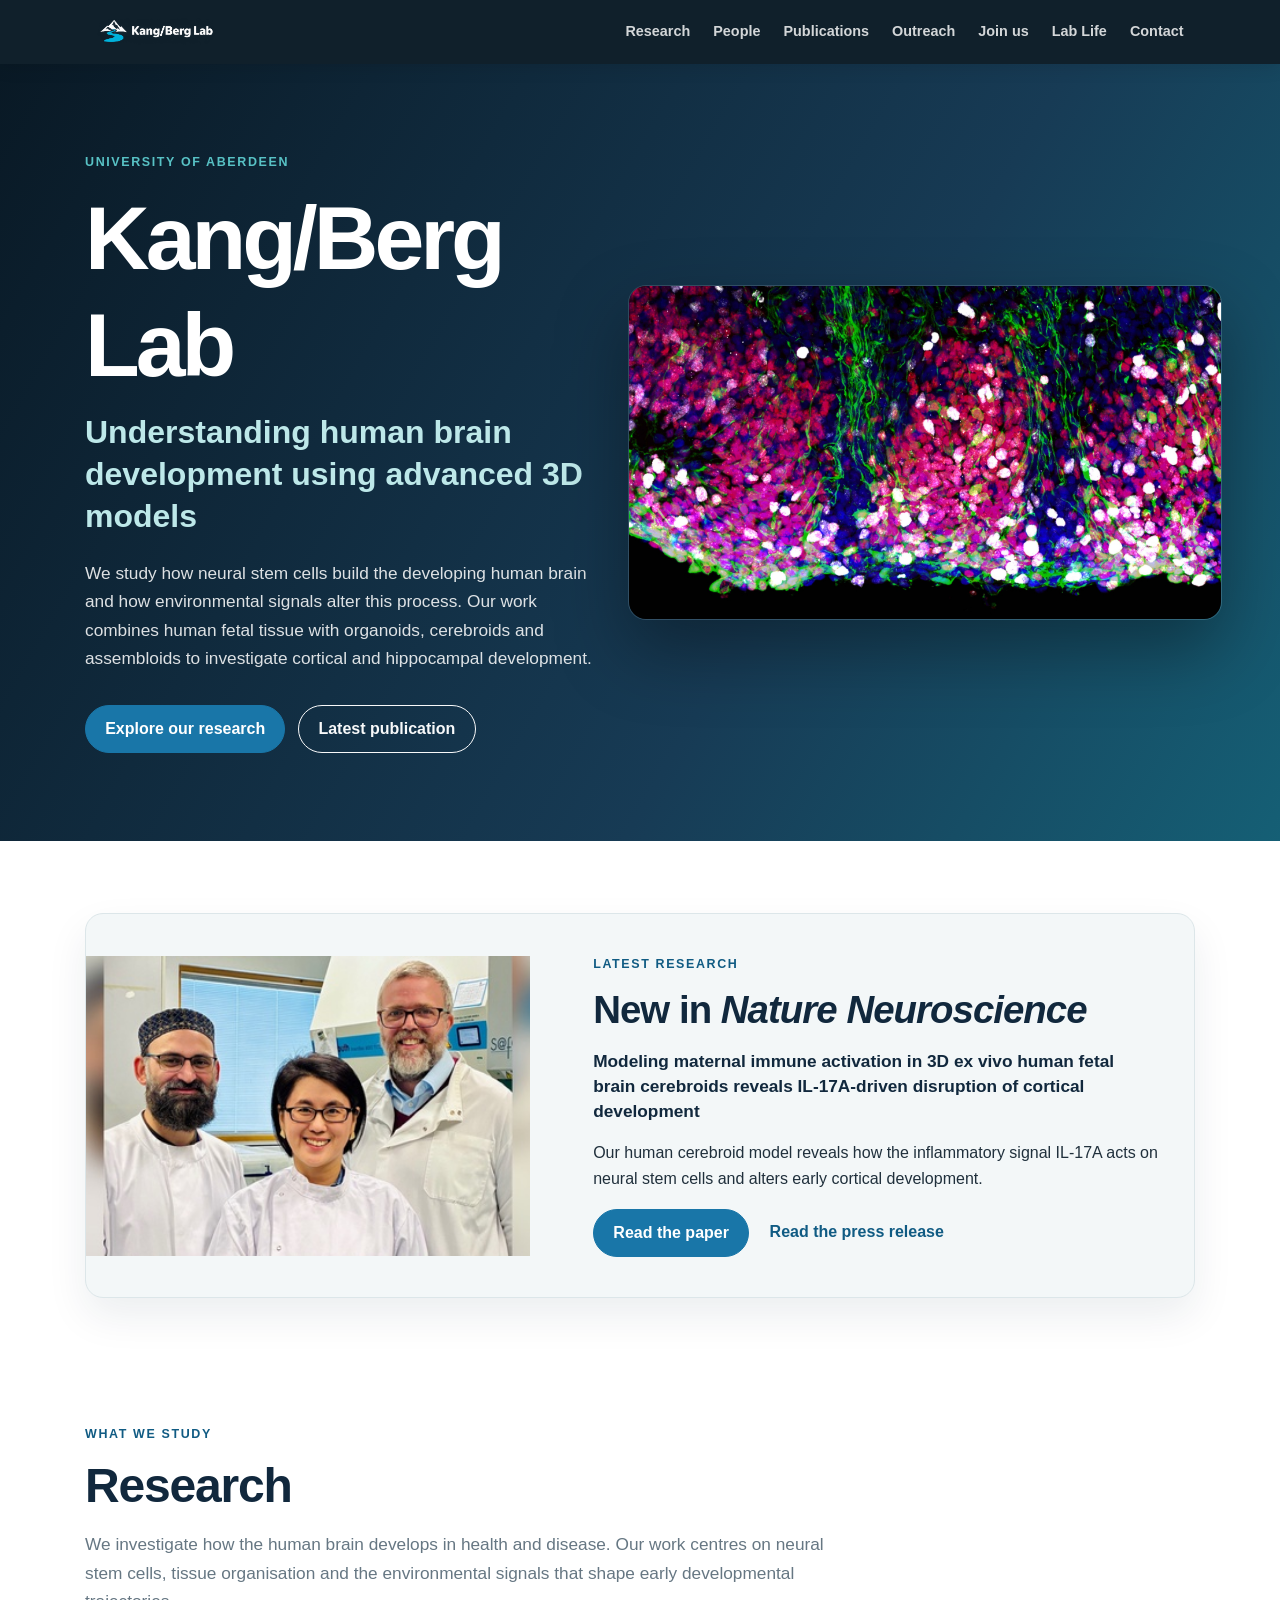
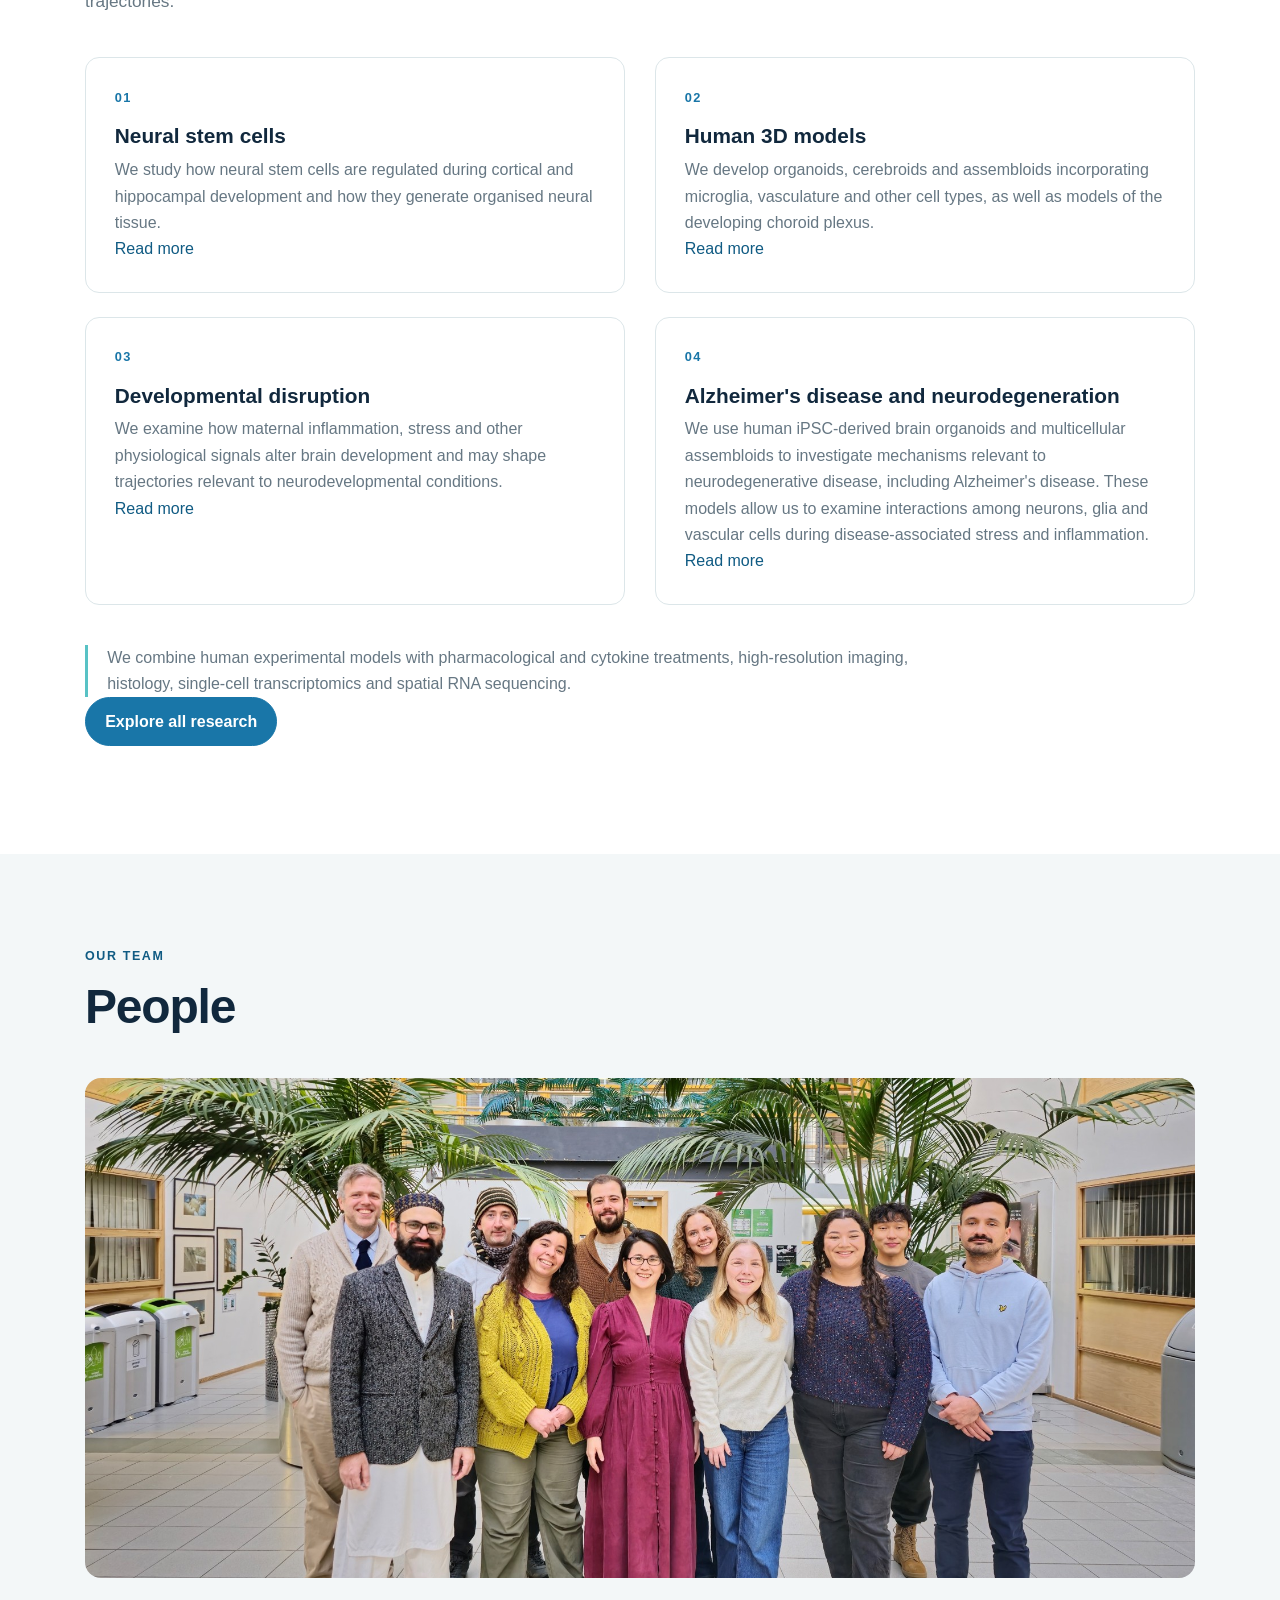
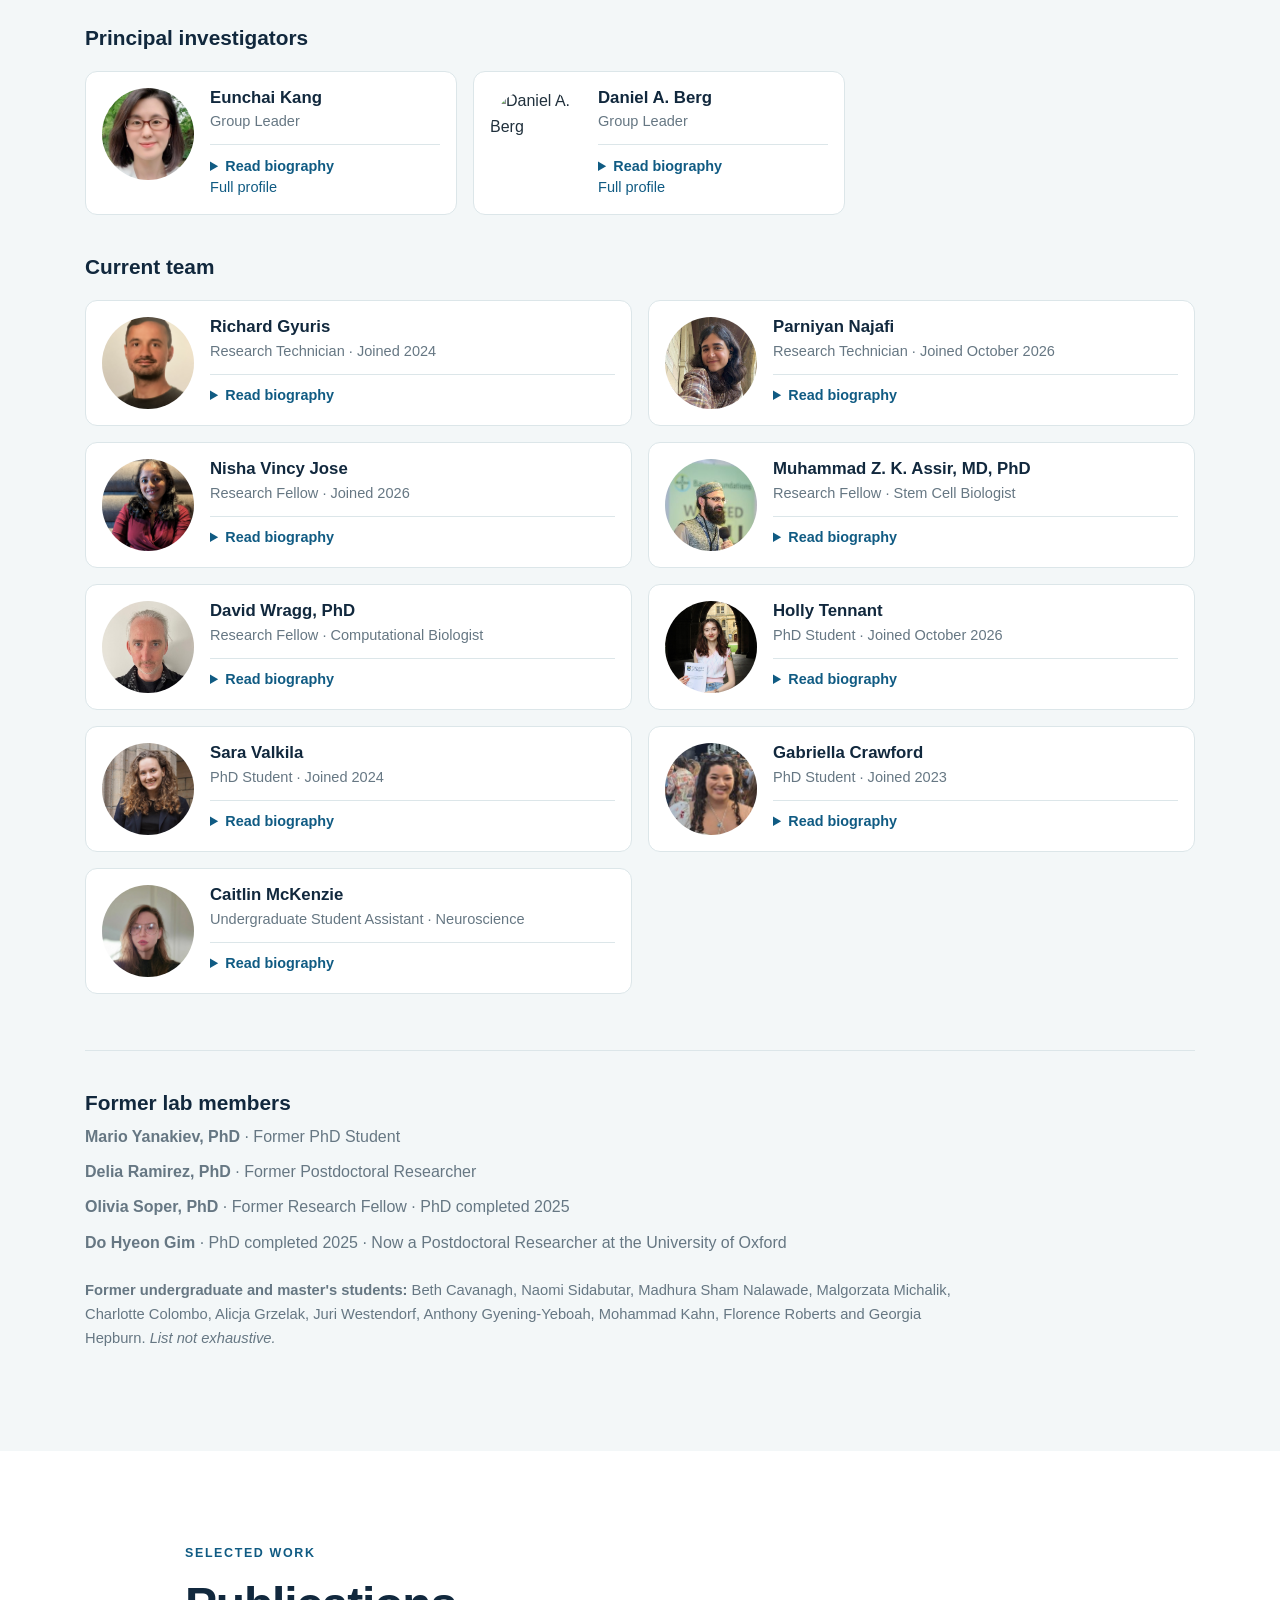
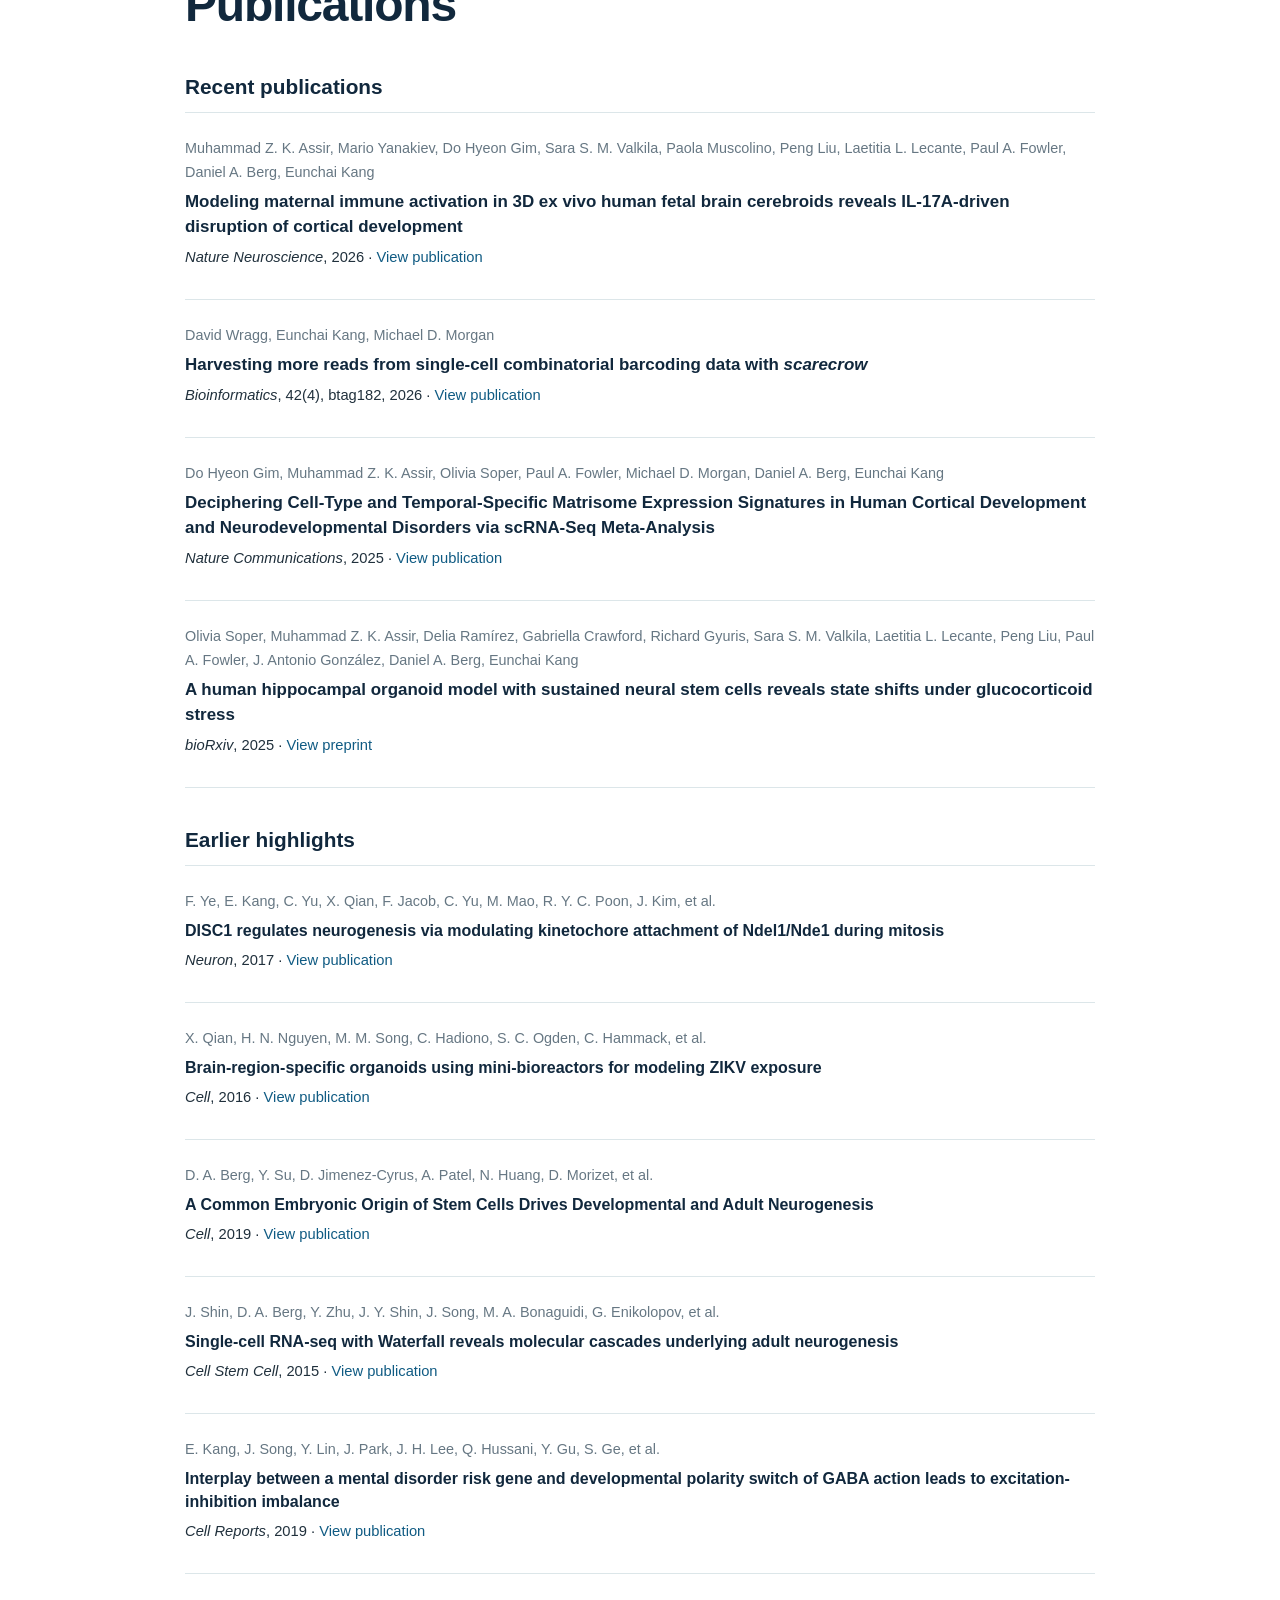
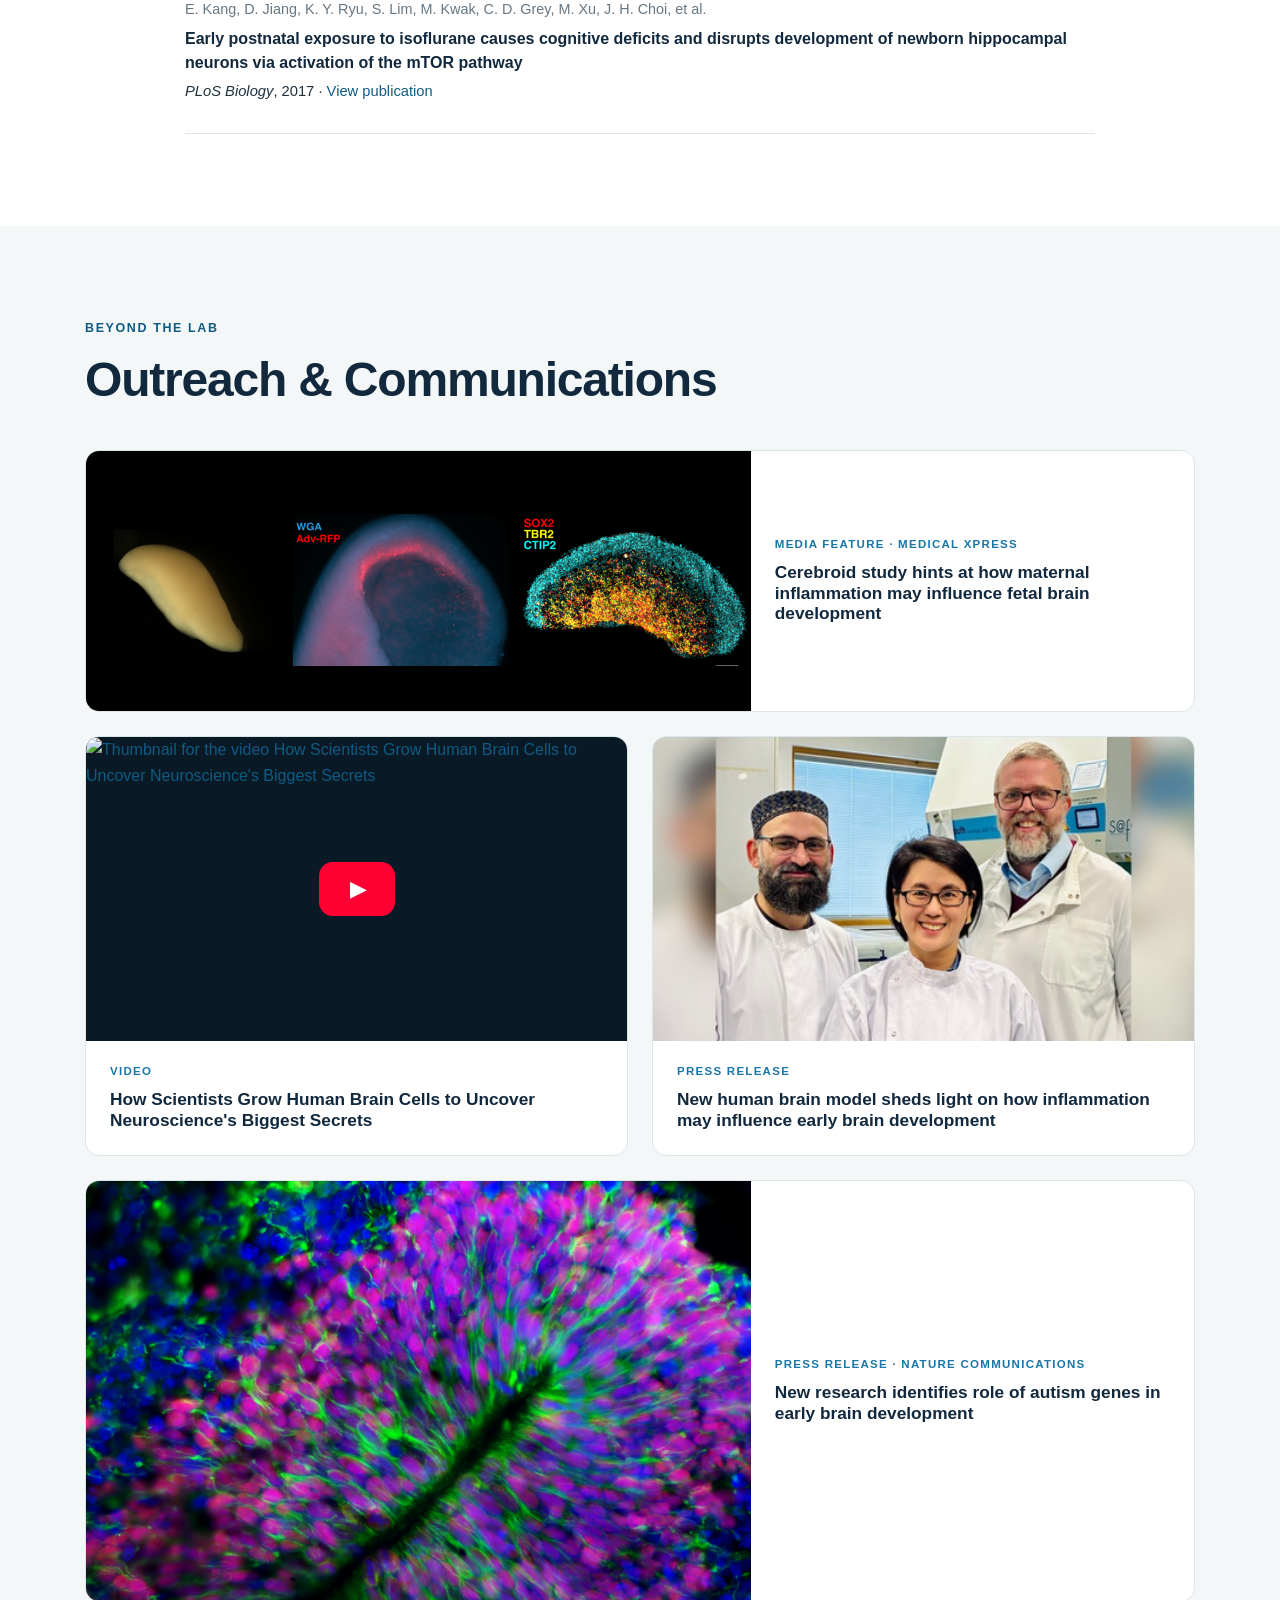
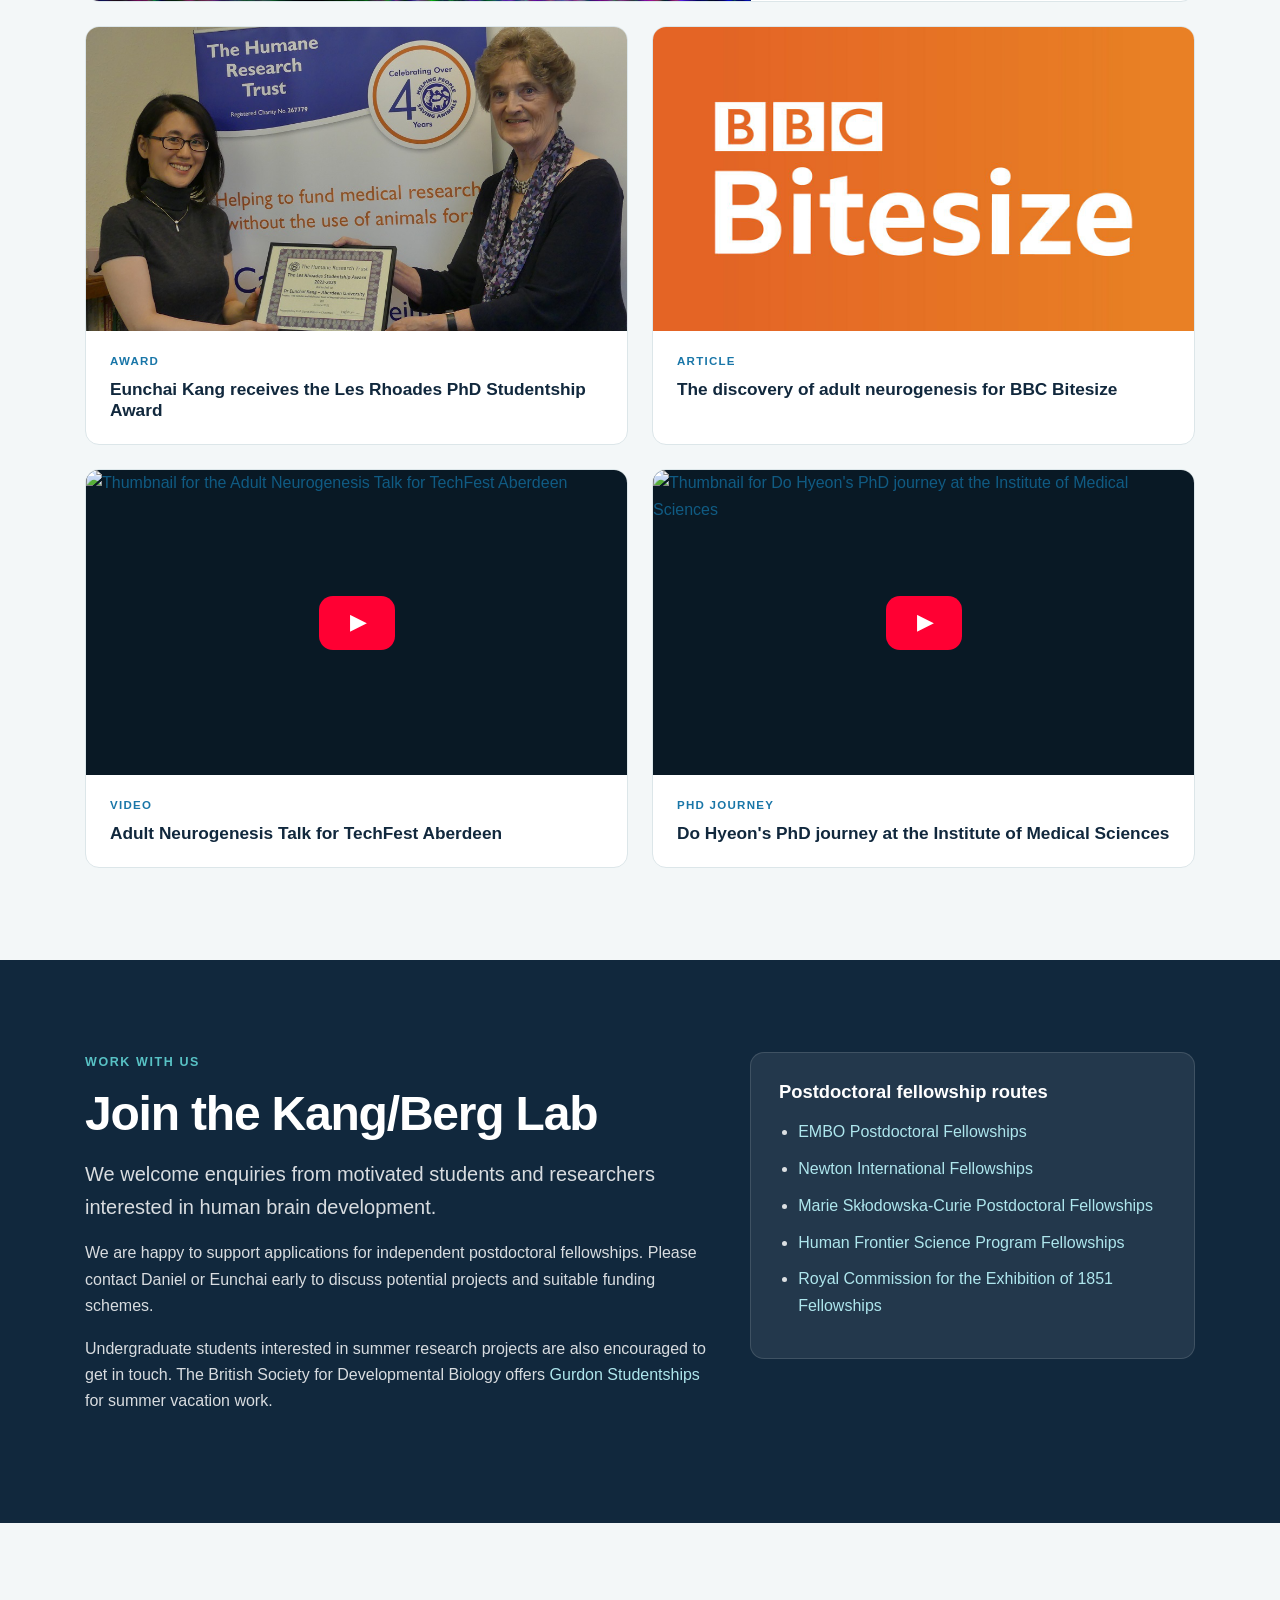
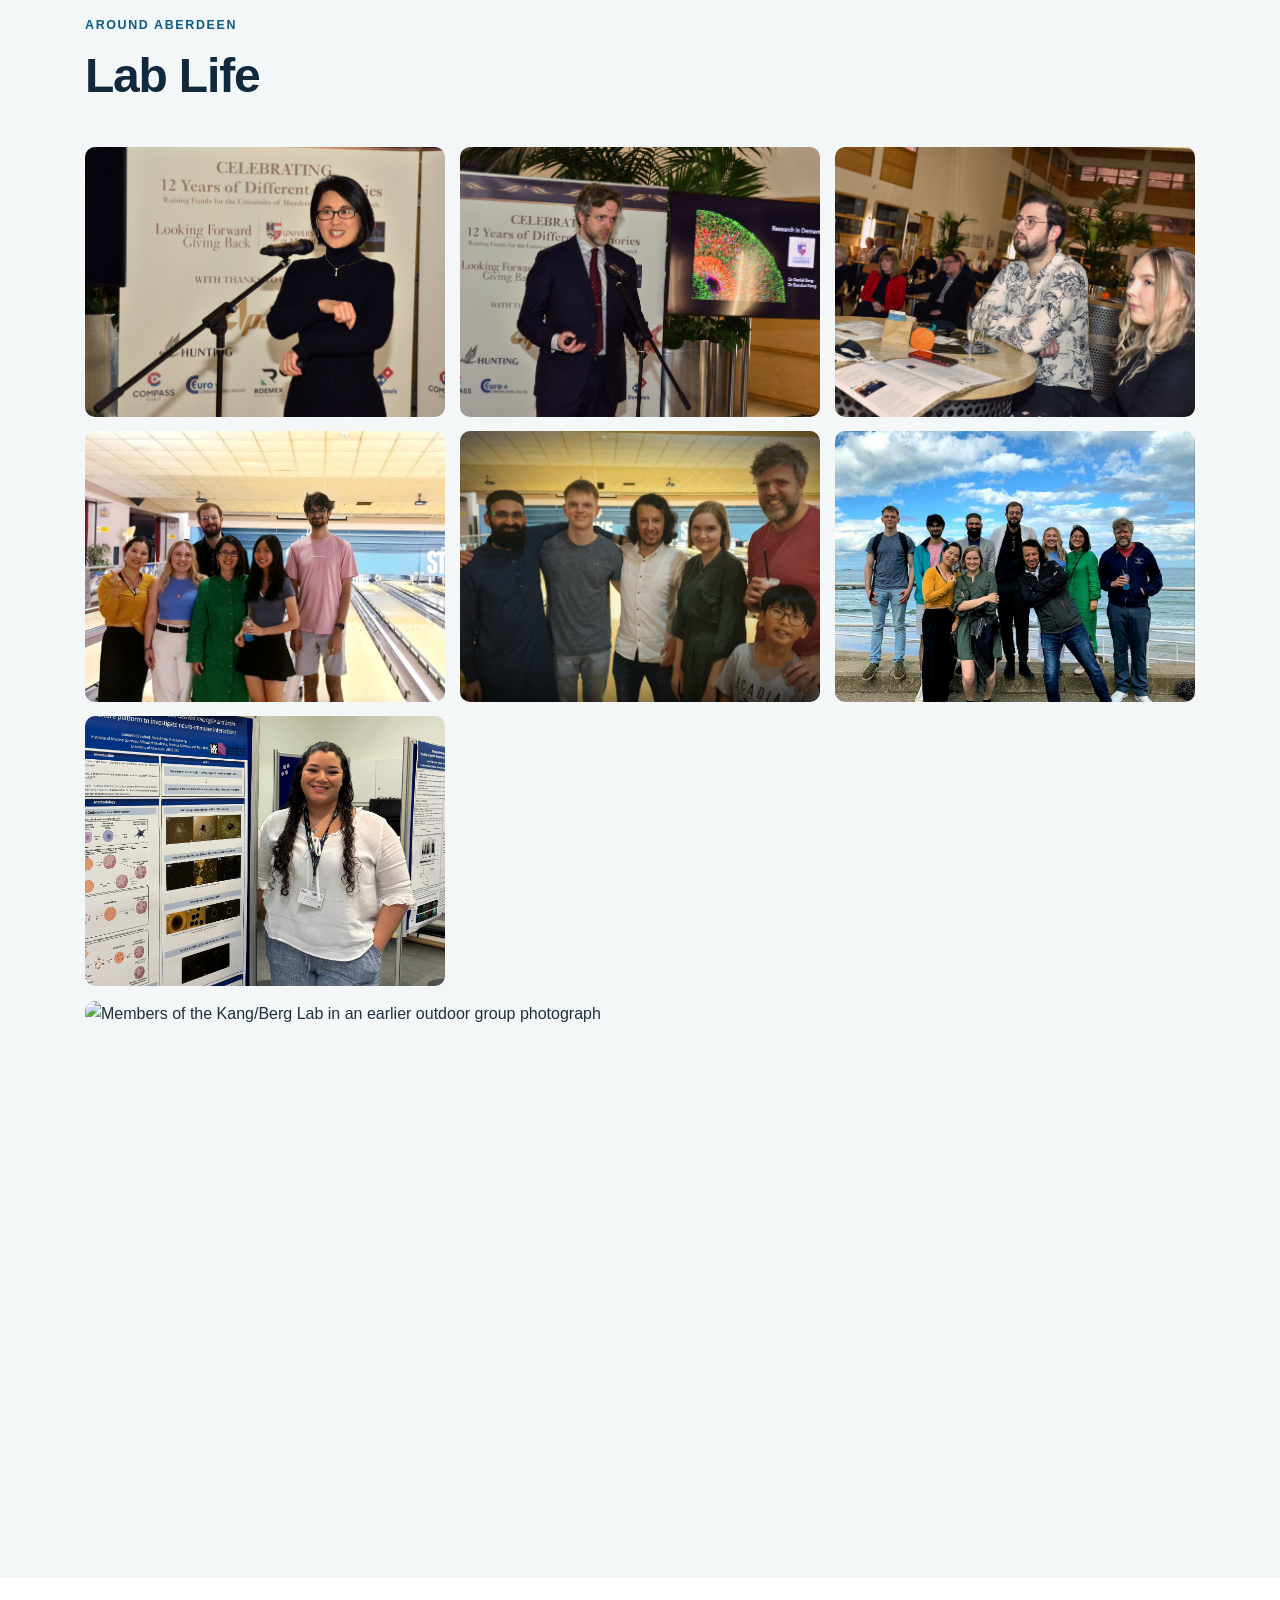
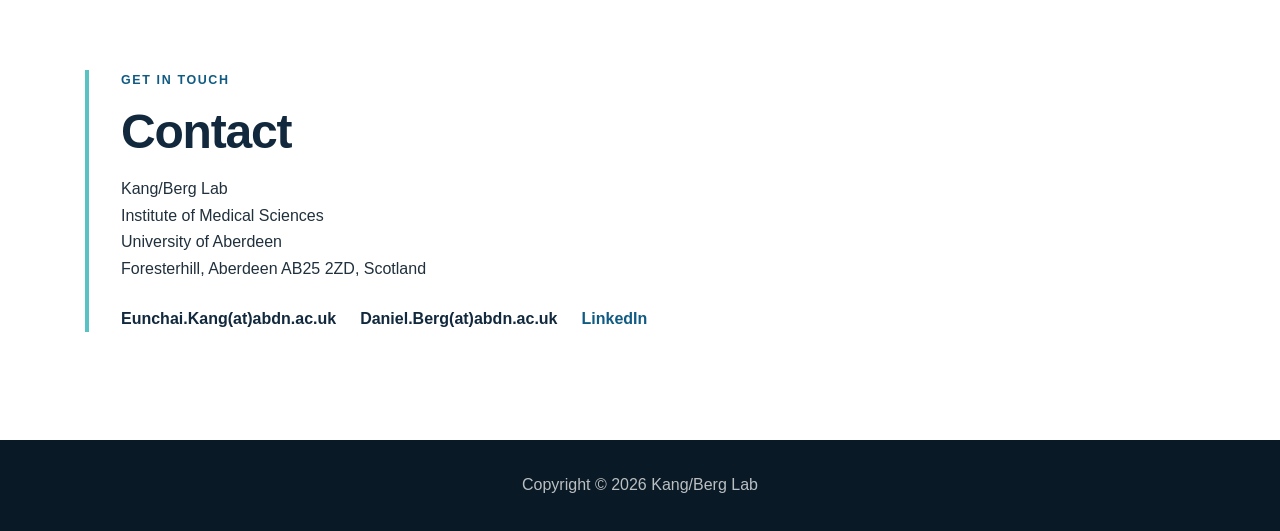
==== index.html @ 4b999df5 "Make homepage SEO metadata and internal links static" ====
<!DOCTYPE html>
<html lang="en">

<head>
  <meta charset="utf-8">
  <meta name="viewport" content="width=device-width, initial-scale=1, shrink-to-fit=no">
  <meta name="description" content="The Kang/Berg Lab at the University of Aberdeen studies human brain development, neural stem cells, neurogenesis, brain organoids, maternal inflammation and neurodegeneration.">
  <meta name="author" content="Kang/Berg Lab">
  <title>Kang/Berg Lab | Human Brain Development &amp; Organoids | University of Aberdeen</title>
  <link rel="canonical" href="https://kangberglab.com/">
  <meta property="og:type" content="website">
  <meta property="og:title" content="Kang/Berg Lab | Human Brain Development &amp; Organoids">
  <meta property="og:description" content="Research on human brain development, neural stem cells, neurogenesis, brain organoids, maternal inflammation and neurodegeneration at the University of Aberdeen.">
  <meta property="og:url" content="https://kangberglab.com/">
  <meta property="og:image" content="https://kangberglab.com/img/zebrabow2.png">
  <meta name="twitter:card" content="summary_large_image">
  <script type="application/ld+json">
  {
    "@context": "https://schema.org",
    "@type": "Organization",
    "name": "Kang/Berg Lab",
    "url": "https://kangberglab.com/",
    "logo": "https://kangberglab.com/img/logo2.png",
    "parentOrganization": {
      "@type": "CollegeOrUniversity",
      "name": "University of Aberdeen",
      "url": "https://www.abdn.ac.uk/"
    },
    "member": [
      {"@type": "Person", "name": "Eunchai Kang", "url": "https://kangberglab.com/eunchai-kang.html"},
      {"@type": "Person", "name": "Daniel A. Berg", "url": "https://kangberglab.com/daniel-berg.html"}
    ],
    "sameAs": ["https://www.linkedin.com/company/kangberglab/"]
  }
  </script>

  <!-- Google tag (gtag.js) -->
  <script async src="https://www.googletagmanager.com/gtag/js?id=G-5PKBX922J7"></script>
  <script>
    window.dataLayer = window.dataLayer || [];
    function gtag() { dataLayer.push(arguments); }
    gtag('js', new Date());
    gtag('config', 'G-5PKBX922J7');
  </script>

  <link rel="icon" type="image/png" href="./img/logo2.png">
  <link href="vendor/bootstrap/css/bootstrap.min.css" rel="stylesheet">
  <link href="css/scrolling-nav.css" rel="stylesheet">
  <style>
    /* Small page-specific additions */
    .navbar-brand {
      align-items: center;
      display: inline-flex;
      padding-bottom: 0;
      padding-top: 0;
    }

    .navbar-brand .navbar-logo-lockup {
      display: block;
      height: 46px;
      object-fit: contain;
      width: auto;
    }

    .person-card {
      align-items: flex-start;
    }

    .person-card > div {
      flex: 1;
      min-width: 0;
    }

    .person-bio {
      border-top: 1px solid #dce6e9;
      margin-top: 0.75rem;
      padding-top: 0.6rem;
    }

    .person-bio summary {
      color: #105b83;
      cursor: pointer;
      font-size: 0.9rem;
      font-weight: 700;
    }

    .person-bio p {
      color: #465965;
      font-size: 0.9rem;
      line-height: 1.55;
      margin: 0.75rem 0 0;
    }

    .contact-links span {
      color: #11283d;
      font-weight: 700;
    }

    .team-photo-current {
      object-position: center 70%;
    }

    .video-thumbnail {
      aspect-ratio: 16 / 9;
      background: #091925;
      display: block;
      overflow: hidden;
      position: relative;
    }

    .video-thumbnail img {
      height: 100%;
      object-fit: cover;
      width: 100%;
    }

    .video-play {
      align-items: center;
      background: #ff0033;
      border-radius: 14px;
      color: #fff;
      display: flex;
      font-size: 1.4rem;
      height: 54px;
      justify-content: center;
      left: 50%;
      padding-left: 4px;
      position: absolute;
      top: 50%;
      transform: translate(-50%, -50%);
      width: 76px;
    }

    .outreach-card-wide {
      display: grid;
      grid-column: 1 / -1;
      grid-template-columns: minmax(0, 1.2fr) minmax(280px, 0.8fr);
    }

    .outreach-card-wide > img {
      aspect-ratio: auto;
      height: 100%;
      min-height: 260px;
      object-fit: cover;
    }

    .outreach-card-wide > img.outreach-cerebroid-image {
      background: #000;
      object-fit: contain;
    }

    .outreach-card-wide .outreach-copy {
      align-self: center;
    }

    @media (min-width: 992px) {
      .hero-image-larger {
        margin-left: -5%;
        max-width: 110%;
        width: 110%;
      }
    }

    .photo-grid .photo-wide {
      aspect-ratio: 16 / 7;
      grid-column: 1 / -1;
      object-fit: cover;
    }

    @media (max-width: 767.98px) {
      .outreach-card-wide {
        display: block;
      }

      .outreach-card-wide > img {
        aspect-ratio: 16 / 9;
        height: auto;
        min-height: 0;
      }
    }

    @media (max-width: 575.98px) {
      .navbar-brand .navbar-logo-lockup {
        height: 38px;
      }

      .photo-grid .photo-wide {
        aspect-ratio: 4 / 3;
      }
    }
  </style>
</head>

<body id="page-top">
  <nav class="navbar navbar-expand-lg navbar-dark fixed-top" id="mainNav">
    <div class="container">
      <a class="navbar-brand js-scroll-trigger" href="#page-top" aria-label="Kang/Berg Lab home">
        <img class="navbar-logo-lockup" src="./img/navbar-logo.png" alt="Kang/Berg Lab">
      </a>
      <button class="navbar-toggler" type="button" data-toggle="collapse" data-target="#navbarResponsive"
        aria-controls="navbarResponsive" aria-expanded="false" aria-label="Toggle navigation">
        <span class="navbar-toggler-icon"></span>
      </button>
      <div class="collapse navbar-collapse" id="navbarResponsive">
        <ul class="navbar-nav ml-auto">
          <li class="nav-item"><a class="nav-link js-scroll-trigger" href="#research">Research</a></li>
          <li class="nav-item"><a class="nav-link js-scroll-trigger" href="#members">People</a></li>
          <li class="nav-item"><a class="nav-link js-scroll-trigger" href="#pubs">Publications</a></li>
          <li class="nav-item"><a class="nav-link js-scroll-trigger" href="#outreach">Outreach</a></li>
          <li class="nav-item"><a class="nav-link js-scroll-trigger" href="#join">Join us</a></li>
          <li class="nav-item"><a class="nav-link js-scroll-trigger" href="#lab-life">Lab Life</a></li>
          <li class="nav-item"><a class="nav-link js-scroll-trigger" href="#contact">Contact</a></li>
        </ul>
      </div>
    </div>
  </nav>

  <header id="home" class="hero-section">
    <div class="container">
      <div class="row align-items-center">
        <div class="col-lg-6 hero-copy">
          <p class="eyebrow">University of Aberdeen</p>
          <h1>Kang/Berg Lab</h1>
          <p class="hero-subtitle">Understanding human brain development using advanced 3D models</p>
          <p class="hero-text">
            We study how neural stem cells build the developing human brain and how environmental signals alter this process. Our work combines human fetal tissue with organoids, cerebroids and assembloids to investigate cortical and hippocampal development.
          </p>
          <div class="hero-actions">
            <a class="btn btn-primary js-scroll-trigger" href="#research">Explore our research</a>
            <a class="btn btn-outline-light js-scroll-trigger" href="#featured">Latest publication</a>
          </div>
        </div>
        <div class="col-lg-6">
          <img class="hero-image hero-image-larger" src="./img/zebrabow2.png" alt="Fluorescence microscopy image from Kang/Berg Lab research">
        </div>
      </div>
    </div>
  </header>

  <section id="featured" class="featured-section">
    <div class="container">
      <div class="featured-card">
        <div class="row align-items-center">
          <div class="col-md-5">
            <img src="./img/Aberdeen_Cerebroid_Press_Release.jpg"
              alt="Researchers featured in the University of Aberdeen cerebroid press release">
          </div>
          <div class="col-md-7 featured-copy">
            <p class="eyebrow">Latest research</p>
            <h2>New in <em>Nature Neuroscience</em></h2>
            <p class="featured-title">
              Modeling maternal immune activation in 3D ex vivo human fetal brain cerebroids reveals IL-17A-driven disruption of cortical development
            </p>
            <p>
              Our human cerebroid model reveals how the inflammatory signal IL-17A acts on neural stem cells and alters early cortical development.
            </p>
            <a class="btn btn-primary" href="https://www.nature.com/articles/s41593-026-02400-2" target="_blank" rel="noopener noreferrer">Read the paper</a>
            <a class="text-link" href="https://www.abdn.ac.uk/news/26007/" target="_blank" rel="noopener noreferrer">Read the press release</a>
          </div>
        </div>
      </div>
    </div>
  </section>

  <section id="research" class="section">
    <div class="container">
      <div class="section-heading">
        <p class="eyebrow">What we study</p>
        <h2>Research</h2>
        <p>
          We investigate how the human brain develops in health and disease. Our work centres on neural stem cells, tissue organisation and the environmental signals that shape early developmental trajectories.
        </p>
      </div>

      <div class="row research-grid">
        <div class="col-md-6">
          <article class="research-card">
            <span class="card-number">01</span>
            <h3>Neural stem cells</h3>
            <p>We study how neural stem cells are regulated during cortical and hippocampal development and how they generate organised neural tissue.</p>
            <p class="research-page-link"><a href="neural-stem-cells-neurogenesis.html">Read more</a></p>
          </article>
        </div>
        <div class="col-md-6">
          <article class="research-card">
            <span class="card-number">02</span>
            <h3>Human 3D models</h3>
            <p>We develop organoids, cerebroids and assembloids incorporating microglia, vasculature and other cell types, as well as models of the developing choroid plexus.</p>
            <p class="research-page-link"><a href="human-brain-organoids.html">Read more</a></p>
          </article>
        </div>
        <div class="col-md-6">
          <article class="research-card">
            <span class="card-number">03</span>
            <h3>Developmental disruption</h3>
            <p>We examine how maternal inflammation, stress and other physiological signals alter brain development and may shape trajectories relevant to neurodevelopmental conditions.</p>
            <p class="research-page-link"><a href="maternal-inflammation-il17a.html">Read more</a></p>
          </article>
        </div>
        <div class="col-md-6">
          <article class="research-card">
            <span class="card-number">04</span>
            <h3>Alzheimer's disease and neurodegeneration</h3>
            <p>We use human iPSC-derived brain organoids and multicellular assembloids to investigate mechanisms relevant to neurodegenerative disease, including Alzheimer's disease. These models allow us to examine interactions among neurons, glia and vascular cells during disease-associated stress and inflammation.</p>
            <p class="research-page-link"><a href="neurodegeneration-brain-ageing.html">Read more</a></p>
          </article>
        </div>
      </div>

      <p class="methods-note">
        We combine human experimental models with pharmacological and cytokine treatments, high-resolution imaging, histology, single-cell transcriptomics and spatial RNA sequencing.
      </p>
      <p class="research-overview-link"><a class="btn btn-primary" href="research.html">Explore all research</a></p>
    </div>
  </section>

  <section id="members" class="section bg-soft">
    <div class="container">
      <div class="section-heading">
        <p class="eyebrow">Our team</p>
        <h2>People</h2>
      </div>

      <img class="team-photo team-photo-current" src="./img/lab-members-2026.jpg" alt="Members of the Kang/Berg Lab in the Institute of Medical Sciences, 2026">

      <h3 class="people-heading">Principal investigators</h3>
      <div class="people-grid people-grid-pi">
        <article class="person-card">
          <img src="./img/Picture_Eunchai.png" alt="Eunchai Kang">
          <div>
            <h4>Eunchai Kang</h4>
            <p>Group Leader</p>
            <details class="person-bio">
              <summary>Read biography</summary>
              <p>Eunchai is a developmental neuroscientist. Her research uses human stem cell-derived models to investigate cortical development, neurogenesis and how environmental influences alter the developing brain.</p>
            </details>
            <p class="profile-page-link"><a href="eunchai-kang.html">Full profile</a></p>
          </div>
        </article>
        <article class="person-card">
          <img src="./img/tom.png" alt="Daniel A. Berg">
          <div>
            <h4>Daniel A. Berg</h4>
            <p>Group Leader</p>
            <details class="person-bio">
              <summary>Read biography</summary>
              <p>Daniel is a developmental neuroscientist. His research focuses on neural stem cells, hippocampal development and adult neurogenesis, combining human tissue with advanced 3D experimental models.</p>
            </details>
            <p class="profile-page-link"><a href="daniel-berg.html">Full profile</a></p>
          </div>
        </article>
      </div>

      <h3 class="people-heading">Current team</h3>
      <div class="people-grid">
        <article class="person-card">
          <img src="./img/Rickard.jpeg" alt="Richard Gyuris">
          <div>
            <h4>Richard Gyuris</h4>
            <p>Research Technician · Joined 2024</p>
            <details class="person-bio">
              <summary>Read biography</summary>
              <p>Richard is a Research Technician at the Institute of Medical Sciences, University of Aberdeen. He completed a bachelor's degree in Cell and Molecular Biology at the University of Szeged, Hungary, and a master's degree in Molecular Medicine at the University of Aberdeen. His experience includes RNA, DNA and protein work, histology, microscopy, tissue culture and work with laboratory animals.</p>
              <p>Richard aims to continue broadening his knowledge and technical skills. Outside work, he enjoys hiking, gardening, aquascaping and keeping exotic pets.</p>
            </details>
          </div>
        </article>
        <article class="person-card">
          <img src="./img/parniyan-najafi.png" alt="Parniyan Najafi">
          <div>
            <h4>Parniyan Najafi</h4>
            <p>Research Technician · Joined October 2026</p>
            <details class="person-bio">
              <summary>Read biography</summary>
              <p>Parniyan joined the Kang/Berg Lab as a Research Technician in October 2026. She holds an MSc in Microbiology from the University of Aberdeen and a BSc in Medical Laboratory Science. Her background includes molecular biology, microbiology and clinical laboratory work. She contributes to the lab's research on human brain development while developing her experience with stem cell and organoid models.</p>
              <p>Outside the lab, Parniyan enjoys spending time outdoors, reading, watching films and spending time with family and friends.</p>
            </details>
          </div>
        </article>
        <article class="person-card">
          <img src="./img/Nisha.jpg" alt="Nisha Vincy Jose">
          <div>
            <h4>Nisha Vincy Jose</h4>
            <p>Research Fellow · Joined 2026</p>
            <details class="person-bio">
              <summary>Read biography</summary>
              <p>Nisha is a neuroscientist and Postdoctoral Research Fellow at the University of Aberdeen with over 12 years of research experience spanning neuroscience, immunology, microbiology and the therapeutic microbiome. Her current research focuses on developing human cellular models of brain ageing and neurodegeneration using iPSC-derived neural cells and investigating the molecular mechanisms of cellular senescence.</p>
              <p>Having worked in both academia and industry, Nisha has extensive experience in experimental design, cell culture, microscopy, flow cytometry, qPCR, immunocytochemistry, ELISA and image analysis. She has a strong interest in translational neuroscience and age-related neurological disorders.</p>
            </details>
          </div>
        </article>

        <article class="person-card">
          <img src="./img/muhammad.jpg" alt="Muhammad Z. K. Assir">
          <div>
            <h4>Muhammad Z. K. Assir, MD, PhD</h4>
            <p>Research Fellow · Stem Cell Biologist</p>
            <details class="person-bio">
              <summary>Read biography</summary>
              <p>Assir is a stem cell biologist driven by a simple but ambitious goal: to build better, and perhaps bigger, brains in the lab. His research focuses on developing and refining human stem cell-based models to understand brain development and disease, with a particular interest in creating new systems and pushing experimental boundaries.</p>
              <p>Originally trained in medicine, Assir graduated from Allama Iqbal Medical College in Pakistan, completed a residency in Internal Medicine and later served as an Assistant Professor of Medicine. His journey from clinic to lab led him to the Kang/Berg Lab, where he completed his PhD and continues to explore the interface between biology and engineering.</p>
              <p>At heart, Assir is endlessly inquisitive and eager to try new ideas, particularly when they involve building something that has not been built before. Outside the lab, he is a poet at heart and a proud dad to four energetic boys.</p>
            </details>
          </div>
        </article>
        <article class="person-card">
          <img src="./img/David.jpg" alt="David Wragg">
          <div>
            <h4>David Wragg, PhD</h4>
            <p>Research Fellow · Computational Biologist</p>
            <details class="person-bio">
              <summary>Read biography</summary>
              <p>David is a computational biologist who joined both the Morgan and Kang/Berg labs in October 2024. He has extensive experience in genomics across a range of species, having worked at the University of Nottingham, INRAE Toulouse and the Roslin Institute. He applies single-cell omics to brain organoids to study neurological disorders.</p>
              <p>Much of David's spare time is spent entertaining his two rescue dogs and his children. He enjoys international rugby, K-dramas, B-movies, tabletop gaming, painting and playing guitar. He is also a co-founder of BeeBytes Analytics CIC, a honey bee genetics community interest company.</p>
            </details>
          </div>
        </article>
        <article class="person-card">
          <img src="./img/Holly.JPG" alt="Holly Tennant">
          <div>
            <h4>Holly Tennant</h4>
            <p>PhD Student · Joined October 2026</p>
            <details class="person-bio">
              <summary>Read biography</summary>
              <p>Holly joined the Kang/Berg Lab in October 2026 for her PhD, investigating the morphology and mechanisms of microvascular defects in the hippocampus in spinal muscular atrophy (SMA). She aims to characterise anatomical and functional changes within the hippocampus that can be attributed to blood vessel dysfunction in SMA, using a mouse model with specific Survival Motor Neuron (SMN) loss in endothelial cells.</p>
              <p>Her PhD is co-supervised by <a href="https://www.abdn.ac.uk/people/simon.parson" target="_blank" rel="noopener noreferrer">Professor Simon Parson</a> and <a href="https://www.abdn.ac.uk/people/m.collinson" target="_blank" rel="noopener noreferrer">Professor Martin Collinson</a>.</p>
              <p>Prior to joining the group, Holly graduated with an MSci in Anatomy from the University of Glasgow, where she worked on projects involving cancer and traumatic brain injury. Her laboratory experience ranges from working with human cadaveric material in the dissection room to histology and microscopic imaging.</p>
              <p>Outside the lab, Holly enjoys long-distance running with her mum and caring for her pets, including a tortoise, a bearded dragon, budgies and a greyhound.</p>
            </details>
          </div>
        </article>
        <article class="person-card">
          <img src="./img/Sara.jpg" alt="Sara Valkila">
          <div>
            <h4>Sara Valkila</h4>
            <p>PhD Student · Joined 2024</p>
            <details class="person-bio">
              <summary>Read biography</summary>
              <p>Sara first joined the Kang/Berg Lab in 2022 as an undergraduate student assistant while completing her BSc in Biomedical Sciences (Anatomy) at the University of Aberdeen. Rooted in her anatomical training, she developed a strong interest in the structural organisation of the brain and how it is shaped during development. As an Amgen Scholar in 2023, Sara completed a summer placement at Ludwig Maximilian University of Munich, where she investigated the link between mutations in a tubulin gene and neurodevelopmental disease.</p>
              <p>Sara returned to the lab for her PhD in 2024. She now investigates cortical interneuron development and models maternal inflammation using 3D human brain cultures. Her work connects detailed anatomical understanding with dynamic models of early neurodevelopment.</p>
              <p>Outside the lab, Sara enjoys exploring Munros and coastal paths, walking in botanical gardens, attending weekly Pilates sessions and watching period dramas. She also cares for a growing collection of houseplants.</p>
            </details>
          </div>
        </article>
        <article class="person-card">
          <img src="./img/Gaby.jpg" alt="Gaby Crawford">
          <div>
            <h4>Gabriella Crawford</h4>
            <p>PhD Student · Joined 2023</p>
            <details class="person-bio">
              <summary>Read biography</summary>
              <p>Gaby joined the Kang/Berg Lab in 2023 for her PhD, using iPSC-derived brain organoids to investigate neuroimmune interactions in neurodevelopmental and neurodegenerative conditions. She aims to develop brain organoid cultures incorporating microglia and vasculature to better represent the human brain.</p>
              <p>Before moving to Aberdeen, Gaby rowed competitively for 12 years and represented the University of Alabama while completing her BSc in Biology. She later completed an MSc in Stem Cell Technology and Regenerative Medicine at the University of Nottingham, where she discovered her interest in stem cells and organoid culture. In 2022, she worked in industry as a Research Scientist at Histologix before returning to academia.</p>
              <p>Outside the lab, Gaby enjoys walking along Aberdeen beach, lifting at the gym and cooking, particularly trying to recreate her mum's authentic Mexican food.</p>
            </details>
          </div>
        </article>
        <article class="person-card">
          <img src="./img/Caitlin.jpg" alt="Caitlin McKenzie">
          <div>
            <h4>Caitlin McKenzie</h4>
            <p>Undergraduate Student Assistant · Neuroscience</p>
            <details class="person-bio">
              <summary>Read biography</summary>
              <p>Caitlin is a fourth-year Neuroscience undergraduate working in the Kang/Berg Lab as a student assistant. She is exploring the effects of fever on hippocampal organoids to investigate their use as a model for studying febrile epilepsy.</p>
              <p>She has previous internship and research experience in Alzheimer's disease biomarkers and in autistic women's experiences of menopause.</p>
              <p>Outside university and the lab, Caitlin runs the University's Neuroscience Society and enjoys music, old movies and spending time with her cat.</p>
            </details>
          </div>
        </article>
      </div>

      <div class="alumni-block">
        <h3>Former lab members</h3>
        <p><strong>Mario Yanakiev, PhD</strong> · Former PhD Student</p>
        <p><strong>Delia Ramirez, PhD</strong> · Former Postdoctoral Researcher</p>
        <p><strong>Olivia Soper, PhD</strong> · Former Research Fellow · PhD completed 2025</p>
        <p><strong>Do Hyeon Gim</strong> · PhD completed 2025 · Now a Postdoctoral Researcher at the University of Oxford</p>
        <p class="former-students"><strong>Former undergraduate and master's students:</strong> Beth Cavanagh, Naomi Sidabutar, Madhura Sham Nalawade, Malgorzata Michalik, Charlotte Colombo, Alicja Grzelak, Juri Westendorf, Anthony Gyening-Yeboah, Mohammad Kahn, Florence Roberts and Georgia Hepburn. <em>List not exhaustive.</em></p>
      </div>
    </div>
  </section>

  <section id="pubs" class="section">
    <div class="container publication-container">
      <div class="section-heading">
        <p class="eyebrow">Selected work</p>
        <h2>Publications</h2>
      </div>

      <h3 class="publication-heading">Recent publications</h3>
      <ol class="publication-list featured-publications">
        <li>
          <p class="publication-authors">Muhammad Z. K. Assir, Mario Yanakiev, Do Hyeon Gim, Sara S. M. Valkila, Paola Muscolino, Peng Liu, Laetitia L. Lecante, Paul A. Fowler, Daniel A. Berg, Eunchai Kang</p>
          <p class="publication-title">Modeling maternal immune activation in 3D ex vivo human fetal brain cerebroids reveals IL-17A-driven disruption of cortical development</p>
          <p class="publication-meta"><cite>Nature Neuroscience</cite>, 2026 · <a href="https://www.nature.com/articles/s41593-026-02400-2" target="_blank" rel="noopener noreferrer">View publication</a></p>
        </li>
        <li>
          <p class="publication-authors">David Wragg, Eunchai Kang, Michael D. Morgan</p>
          <p class="publication-title">Harvesting more reads from single-cell combinatorial barcoding data with <em>scarecrow</em></p>
          <p class="publication-meta"><cite>Bioinformatics</cite>, 42(4), btag182, 2026 · <a href="https://academic.oup.com/bioinformatics/article/42/4/btag182/8651107" target="_blank" rel="noopener noreferrer">View publication</a></p>
        </li>
        <li>
          <p class="publication-authors">Do Hyeon Gim, Muhammad Z. K. Assir, Olivia Soper, Paul A. Fowler, Michael D. Morgan, Daniel A. Berg, Eunchai Kang</p>
          <p class="publication-title">Deciphering Cell-Type and Temporal-Specific Matrisome Expression Signatures in Human Cortical Development and Neurodevelopmental Disorders via scRNA-Seq Meta-Analysis</p>
          <p class="publication-meta"><cite>Nature Communications</cite>, 2025 · <a href="https://www.nature.com/articles/s41467-025-64381-3" target="_blank" rel="noopener noreferrer">View publication</a></p>
        </li>
        <li>
          <p class="publication-authors">Olivia Soper, Muhammad Z. K. Assir, Delia Ramírez, Gabriella Crawford, Richard Gyuris, Sara S. M. Valkila, Laetitia L. Lecante, Peng Liu, Paul A. Fowler, J. Antonio González, Daniel A. Berg, Eunchai Kang</p>
          <p class="publication-title">A human hippocampal organoid model with sustained neural stem cells reveals state shifts under glucocorticoid stress</p>
          <p class="publication-meta"><cite>bioRxiv</cite>, 2025 · <a href="https://doi.org/10.1101/2025.11.03.686207" target="_blank" rel="noopener noreferrer">View preprint</a></p>
        </li>
      </ol>

      <h3 class="publication-heading">Earlier highlights</h3>
      <ol class="publication-list compact-publications">
        <li>
          <p class="publication-authors">F. Ye, E. Kang, C. Yu, X. Qian, F. Jacob, C. Yu, M. Mao, R. Y. C. Poon, J. Kim, et al.</p>
          <p class="publication-title">DISC1 regulates neurogenesis via modulating kinetochore attachment of Ndel1/Nde1 during mitosis</p>
          <p class="publication-meta"><cite>Neuron</cite>, 2017 · <a href="https://www.sciencedirect.com/science/article/pii/S0896627317309789" target="_blank" rel="noopener noreferrer">View publication</a></p>
        </li>
        <li>
          <p class="publication-authors">X. Qian, H. N. Nguyen, M. M. Song, C. Hadiono, S. C. Ogden, C. Hammack, et al.</p>
          <p class="publication-title">Brain-region-specific organoids using mini-bioreactors for modeling ZIKV exposure</p>
          <p class="publication-meta"><cite>Cell</cite>, 2016 · <a href="https://www.sciencedirect.com/science/article/pii/S0092867416304676" target="_blank" rel="noopener noreferrer">View publication</a></p>
        </li>
        <li>
          <p class="publication-authors">D. A. Berg, Y. Su, D. Jimenez-Cyrus, A. Patel, N. Huang, D. Morizet, et al.</p>
          <p class="publication-title">A Common Embryonic Origin of Stem Cells Drives Developmental and Adult Neurogenesis</p>
          <p class="publication-meta"><cite>Cell</cite>, 2019 · <a href="https://www.sciencedirect.com/science/article/pii/S009286741930159X" target="_blank" rel="noopener noreferrer">View publication</a></p>
        </li>
        <li>
          <p class="publication-authors">J. Shin, D. A. Berg, Y. Zhu, J. Y. Shin, J. Song, M. A. Bonaguidi, G. Enikolopov, et al.</p>
          <p class="publication-title">Single-cell RNA-seq with Waterfall reveals molecular cascades underlying adult neurogenesis</p>
          <p class="publication-meta"><cite>Cell Stem Cell</cite>, 2015 · <a href="https://www.sciencedirect.com/science/article/pii/S1934590915003124" target="_blank" rel="noopener noreferrer">View publication</a></p>
        </li>
        <li>
          <p class="publication-authors">E. Kang, J. Song, Y. Lin, J. Park, J. H. Lee, Q. Hussani, Y. Gu, S. Ge, et al.</p>
          <p class="publication-title">Interplay between a mental disorder risk gene and developmental polarity switch of GABA action leads to excitation-inhibition imbalance</p>
          <p class="publication-meta"><cite>Cell Reports</cite>, 2019 · <a href="https://www.sciencedirect.com/science/article/pii/S2211124719309210" target="_blank" rel="noopener noreferrer">View publication</a></p>
        </li>
        <li>
          <p class="publication-authors">E. Kang, D. Jiang, K. Y. Ryu, S. Lim, M. Kwak, C. D. Grey, M. Xu, J. H. Choi, et al.</p>
          <p class="publication-title">Early postnatal exposure to isoflurane causes cognitive deficits and disrupts development of newborn hippocampal neurons via activation of the mTOR pathway</p>
          <p class="publication-meta"><cite>PLoS Biology</cite>, 2017 · <a href="https://journals.plos.org/plosbiology/article?id=10.1371/journal.pbio.2001246" target="_blank" rel="noopener noreferrer">View publication</a></p>
        </li>
      </ol>
    </div>
  </section>

  <section id="outreach" class="section bg-soft">
    <div class="container">
      <div class="section-heading">
        <p class="eyebrow">Beyond the lab</p>
        <h2>Outreach &amp; Communications</h2>
      </div>

      <div class="outreach-grid">
        <article class="outreach-card outreach-card-wide">
          <img class="outreach-cerebroid-image"
            src="./img/cerebroid-1.png"
            alt="Human fetal brain cerebroids shown at different scales and labelled for cortical markers"
            loading="lazy">
          <div class="outreach-copy">
            <p class="outreach-type">Media feature · Medical Xpress</p>
            <h3><a href="https://medicalxpress.com/news/2026-09-cerebroid-hints-maternal-inflammation-fetal.html" target="_blank" rel="noopener noreferrer">Cerebroid study hints at how maternal inflammation may influence fetal brain development</a></h3>
          </div>
        </article>

        <article class="outreach-card outreach-video">
          <a class="video-thumbnail" href="https://www.youtube.com/watch?v=xmiDiDY6yoY&amp;t=24s" target="_blank" rel="noopener noreferrer" aria-label="Watch How Scientists Grow Human Brain Cells to Uncover Neuroscience's Biggest Secrets on YouTube">
            <img src="https://img.youtube.com/vi/xmiDiDY6yoY/hqdefault.jpg" alt="Thumbnail for the video How Scientists Grow Human Brain Cells to Uncover Neuroscience's Biggest Secrets" loading="lazy">
            <span class="video-play" aria-hidden="true">▶</span>
          </a>
          <div class="outreach-copy">
            <p class="outreach-type">Video</p>
            <h3><a href="https://www.youtube.com/watch?v=xmiDiDY6yoY&amp;t=24s" target="_blank" rel="noopener noreferrer">How Scientists Grow Human Brain Cells to Uncover Neuroscience's Biggest Secrets</a></h3>
          </div>
        </article>

        <article class="outreach-card">
          <img src="./img/Aberdeen_Cerebroid_Press_Release.jpg" alt="University of Aberdeen press release about human brain cerebroids">
          <div class="outreach-copy">
            <p class="outreach-type">Press release</p>
            <h3><a href="https://www.abdn.ac.uk/news/26007/" target="_blank" rel="noopener noreferrer">New human brain model sheds light on how inflammation may influence early brain development</a></h3>
          </div>
        </article>

        <article class="outreach-card outreach-card-wide">
          <img src="./img/corticalorganoid-nestinsox2.png" alt="Human cortical organoid labelled for nestin and SOX2">
          <div class="outreach-copy">
            <p class="outreach-type">Press release · Nature Communications</p>
            <h3><a href="https://www.abdn.ac.uk/news/24945/" target="_blank" rel="noopener noreferrer">New research identifies role of autism genes in early brain development</a></h3>
          </div>
        </article>

        <article class="outreach-card">
          <img src="./img/HumaneEK.jpg" alt="Les Rhoades PhD Studentship award announcement">
          <div class="outreach-copy">
            <p class="outreach-type">Award</p>
            <h3><a href="https://humaneresearch.org.uk/announcing-the-winner-of-the-les-rhoades-phd-studentship-award/" target="_blank" rel="noopener noreferrer">Eunchai Kang receives the Les Rhoades PhD Studentship Award</a></h3>
          </div>
        </article>

        <article class="outreach-card">
          <img src="./img/BBC.jpg" alt="BBC Bitesize article about adult neurogenesis">
          <div class="outreach-copy">
            <p class="outreach-type">Article</p>
            <h3><a href="https://www.bbc.co.uk/bitesize/articles/z2t3ydm" target="_blank" rel="noopener noreferrer">The discovery of adult neurogenesis for BBC Bitesize</a></h3>
          </div>
        </article>

        <article class="outreach-card outreach-video">
          <a class="video-thumbnail" href="https://www.youtube.com/watch?v=ShIjh6pAIgk" target="_blank" rel="noopener noreferrer" aria-label="Watch Adult Neurogenesis Talk for TechFest Aberdeen on YouTube">
            <img src="https://img.youtube.com/vi/ShIjh6pAIgk/hqdefault.jpg" alt="Thumbnail for the Adult Neurogenesis Talk for TechFest Aberdeen" loading="lazy">
            <span class="video-play" aria-hidden="true">▶</span>
          </a>
          <div class="outreach-copy">
            <p class="outreach-type">Video</p>
            <h3><a href="https://www.youtube.com/watch?v=ShIjh6pAIgk" target="_blank" rel="noopener noreferrer">Adult Neurogenesis Talk for TechFest Aberdeen</a></h3>
          </div>
        </article>

        <article class="outreach-card outreach-video">
          <a class="video-thumbnail" href="https://www.youtube.com/watch?v=307lUZ7zwNw&amp;t=8s" target="_blank" rel="noopener noreferrer" aria-label="Watch Do Hyeon's PhD journey at the Institute of Medical Sciences on YouTube">
            <img src="https://img.youtube.com/vi/307lUZ7zwNw/hqdefault.jpg" alt="Thumbnail for Do Hyeon's PhD journey at the Institute of Medical Sciences" loading="lazy">
            <span class="video-play" aria-hidden="true">▶</span>
          </a>
          <div class="outreach-copy">
            <p class="outreach-type">PhD journey</p>
            <h3><a href="https://www.youtube.com/watch?v=307lUZ7zwNw&amp;t=8s" target="_blank" rel="noopener noreferrer">Do Hyeon's PhD journey at the Institute of Medical Sciences</a></h3>
          </div>
        </article>
      </div>
    </div>
  </section>

  <section id="join" class="section join-section">
    <div class="container">
      <div class="row">
        <div class="col-lg-7">
          <p class="eyebrow">Work with us</p>
          <h2>Join the Kang/Berg Lab</h2>
          <p class="lead">We welcome enquiries from motivated students and researchers interested in human brain development.</p>
          <p>
            We are happy to support applications for independent postdoctoral fellowships. Please contact Daniel or Eunchai early to discuss potential projects and suitable funding schemes.
          </p>
          <p>
            Undergraduate students interested in summer research projects are also encouraged to get in touch. The British Society for Developmental Biology offers <a href="https://bsdb.org/awards/gurdon-studentships-for-summer-vacation-work/" target="_blank" rel="noopener noreferrer">Gurdon Studentships</a> for summer vacation work.
          </p>
        </div>
        <div class="col-lg-5">
          <div class="funding-card">
            <h3>Postdoctoral fellowship routes</h3>
            <ul>
              <li><a href="https://www.embo.org/funding/fellowships-grants-and-career-support/postdoctoral-fellowships/" target="_blank" rel="noopener noreferrer">EMBO Postdoctoral Fellowships</a></li>
              <li><a href="https://royalsociety.org/grants/newton-international/" target="_blank" rel="noopener noreferrer">Newton International Fellowships</a></li>
              <li><a href="https://marie-sklodowska-curie-actions.ec.europa.eu/actions/postdoctoral-fellowships" target="_blank" rel="noopener noreferrer">Marie Skłodowska-Curie Postdoctoral Fellowships</a></li>
              <li><a href="https://www.hfsp.org/funding/hfsp-funding/postdoctoral-fellowships" target="_blank" rel="noopener noreferrer">Human Frontier Science Program Fellowships</a></li>
              <li><a href="https://www.royalcommission1851.org/fellowships" target="_blank" rel="noopener noreferrer">Royal Commission for the Exhibition of 1851 Fellowships</a></li>
            </ul>
          </div>
        </div>
      </div>
    </div>
  </section>

  <section id="lab-life" class="section bg-soft">
    <div class="container">
      <div class="section-heading">
        <p class="eyebrow">Around Aberdeen</p>
        <h2>Lab Life</h2>
      </div>
      <div class="photo-grid">
        <img src="./img/56462.jpg" alt="Kang/Berg Lab members at a group event" loading="lazy">
        <img src="./img/56460.jpg" alt="Members of the Kang/Berg Lab" loading="lazy">
        <img src="./img/56463.jpg" alt="Kang/Berg Lab group gathering" loading="lazy">
        <img src="./img/Lab fun 1 2022.jpg" alt="Kang/Berg Lab social event" loading="lazy">
        <img src="./img/Lab fun 2 2022.jpg" alt="Kang/Berg Lab members together" loading="lazy">
        <img src="./img/Lab picture2022.jpg" alt="Members of the Kang/Berg Lab and friends at Aberdeen beach" loading="lazy">
        <img src="./img/20260227_124634.jpg" alt="Gaby presenting a research poster" loading="lazy">
        <img class="photo-wide" src="./img/Image.jpeg" alt="Members of the Kang/Berg Lab in an earlier outdoor group photograph" loading="lazy">
      </div>
    </div>
  </section>

  <section id="contact" class="section contact-section">
    <div class="container">
      <div class="contact-card">
        <p class="eyebrow">Get in touch</p>
        <h2>Contact</h2>
        <p>Kang/Berg Lab<br>Institute of Medical Sciences<br>University of Aberdeen<br>Foresterhill, Aberdeen AB25 2ZD, Scotland</p>
        <p class="contact-links">
          <span>Eunchai.Kang(at)abdn.ac.uk</span>
          <span>Daniel.Berg(at)abdn.ac.uk</span>
          <a href="https://www.linkedin.com/company/kangberglab/" target="_blank" rel="noopener noreferrer">LinkedIn</a>
        </p>
      </div>
    </div>
  </section>

  <footer>
    <div class="container">
      <p>Copyright &copy; <span id="copyright-year">2026</span> Kang/Berg Lab</p>
    </div>
  </footer>

  <script src="vendor/jquery/jquery.min.js"></script>
  <script src="vendor/bootstrap/js/bootstrap.bundle.min.js"></script>
  <script src="vendor/jquery-easing/jquery.easing.min.js"></script>
  <script src="js/scrolling-nav.js"></script>
  <script>
    document.getElementById('copyright-year').textContent = new Date().getFullYear();
  </script>
</body>

</html>
---- css/scrolling-nav.css ----
/* Kang/Berg Lab website styles, built on Start Bootstrap Scrolling Nav */

:root {
  --navy: #11283d;
  --navy-deep: #091925;
  --blue: #1976a8;
  --blue-dark: #105b83;
  --aqua: #58c2c5;
  --ink: #20303c;
  --muted: #667783;
  --soft: #f3f7f8;
  --line: #dce6e9;
  --white: #ffffff;
}

html { scroll-behavior: smooth; }

body {
  color: var(--ink);
  font-family: -apple-system, BlinkMacSystemFont, "Segoe UI", Roboto, "Helvetica Neue", Arial, sans-serif;
  line-height: 1.65;
  padding-top: 64px;
}

img { display: block; max-width: 100%; height: auto; }
a { color: var(--blue-dark); text-decoration-thickness: 1px; text-underline-offset: 3px; }
a:hover, a:focus { color: #083e5c; }

h1, h2, h3, h4 {
  color: var(--navy);
  font-weight: 700;
  line-height: 1.2;
}

h2 {
  font-size: clamp(2rem, 4vw, 3rem);
  letter-spacing: -0.025em;
  margin-bottom: 1rem;
}

h3 { font-size: 1.3rem; }

.navbar {
  background: rgba(9, 25, 37, 0.97);
  min-height: 64px;
  box-shadow: 0 2px 18px rgba(0, 0, 0, 0.12);
}

.navbar-brand { font-size: 1.15rem; font-weight: 700; letter-spacing: 0.01em; }

.navbar-dark .navbar-nav .nav-link {
  color: rgba(255, 255, 255, 0.82);
  font-size: 0.9rem;
  font-weight: 600;
  padding-left: 0.72rem;
  padding-right: 0.72rem;
}

.navbar-dark .navbar-nav .nav-link:hover,
.navbar-dark .navbar-nav .nav-link:focus,
.navbar-dark .navbar-nav .nav-link.active { color: var(--white); }

.hero-section {
  background: linear-gradient(120deg, var(--navy-deep) 0%, #173b55 62%, #155f75 100%);
  color: var(--white);
  overflow: hidden;
  padding: 88px 0;
}

.hero-copy { padding-right: 3rem; }

.hero-section h1 {
  color: var(--white);
  font-size: clamp(3.2rem, 8vw, 5.6rem);
  letter-spacing: -0.045em;
  margin-bottom: 0.8rem;
}

.hero-subtitle {
  color: #bde8e9;
  font-size: clamp(1.35rem, 3vw, 2rem);
  font-weight: 600;
  line-height: 1.3;
  margin-bottom: 1.35rem;
}

.hero-text { color: rgba(255, 255, 255, 0.86); font-size: 1.08rem; max-width: 38rem; }
.hero-actions { display: flex; flex-wrap: wrap; gap: 0.8rem; margin-top: 2rem; }

.hero-image {
  border: 1px solid rgba(255, 255, 255, 0.12);
  border-radius: 18px;
  box-shadow: 0 30px 70px rgba(0, 0, 0, 0.34);
  width: 100%;
}

.eyebrow {
  color: var(--blue-dark);
  font-size: 0.78rem;
  font-weight: 800;
  letter-spacing: 0.13em;
  margin-bottom: 0.75rem;
  text-transform: uppercase;
}

.hero-section .eyebrow, .join-section .eyebrow { color: var(--aqua); }
.btn { border-radius: 999px; font-weight: 700; padding: 0.7rem 1.2rem; }
.btn-primary { background-color: var(--blue); border-color: var(--blue); }
.btn-primary:hover, .btn-primary:focus { background-color: var(--blue-dark); border-color: var(--blue-dark); }

.featured-section { background: var(--white); padding: 72px 0 34px; scroll-margin-top: 64px; }

.featured-card {
  background: var(--soft);
  border: 1px solid var(--line);
  border-radius: 18px;
  box-shadow: 0 18px 40px rgba(17, 40, 61, 0.08);
  overflow: hidden;
}

.featured-card img { height: 100%; min-height: 300px; object-fit: cover; width: 100%; }
.featured-copy { padding: 2.5rem 3rem; }
.featured-copy h2 { font-size: clamp(1.8rem, 3vw, 2.5rem); }
.featured-title { color: var(--navy); font-size: 1.08rem; font-weight: 700; line-height: 1.45; }
.text-link { display: inline-block; font-weight: 700; margin-left: 1rem; }

.section { padding: 92px 0; scroll-margin-top: 64px; }
.bg-soft { background: var(--soft); }
.section-heading { margin-bottom: 2.6rem; max-width: 760px; }
.section-heading > p:last-child { color: var(--muted); font-size: 1.08rem; }
.research-grid > div { display: flex; margin-bottom: 1.5rem; }

.research-card {
  background: var(--white);
  border: 1px solid var(--line);
  border-radius: 14px;
  padding: 1.8rem;
  width: 100%;
}

.card-number { color: var(--blue); display: block; font-size: 0.8rem; font-weight: 800; letter-spacing: 0.1em; margin-bottom: 1rem; }
.research-card p { color: var(--muted); margin-bottom: 0; }
.methods-note { border-left: 3px solid var(--aqua); color: var(--muted); margin: 1rem 0 0; max-width: 850px; padding-left: 1.2rem; }

.team-photo {
  border-radius: 16px;
  height: min(52vw, 500px);
  margin-bottom: 3rem;
  object-fit: cover;
  object-position: center;
  width: 100%;
}

.people-heading { margin: 2.5rem 0 1.25rem; }
.people-grid { display: grid; gap: 1rem; grid-template-columns: repeat(2, minmax(0, 1fr)); }
.people-grid-pi { max-width: 760px; }

.person-card {
  align-items: center;
  background: var(--white);
  border: 1px solid var(--line);
  border-radius: 12px;
  display: flex;
  gap: 1rem;
  min-width: 0;
  padding: 1rem;
}

.person-card img { border-radius: 50%; flex: 0 0 92px; height: 92px; object-fit: cover; width: 92px; }
.person-card h4 { font-size: 1.05rem; margin-bottom: 0.3rem; }
.person-card p { color: var(--muted); font-size: 0.91rem; line-height: 1.35; margin: 0; }
.alumni-block { border-top: 1px solid var(--line); margin-top: 3.5rem; padding-top: 2.5rem; }
.alumni-block p { color: var(--muted); margin-bottom: 0.55rem; }
.former-students { font-size: 0.92rem; margin-top: 1.35rem; max-width: 900px; }

.publication-container { max-width: 940px; }
.publication-heading { border-bottom: 1px solid var(--line); margin: 2.5rem 0 0; padding-bottom: 0.75rem; }
.publication-list { list-style: none; margin: 0; padding: 0; }
.publication-list li { border-bottom: 1px solid var(--line); padding: 1.5rem 0; }
.publication-list p { margin-bottom: 0.35rem; }
.publication-authors { color: var(--muted); font-size: 0.9rem; }
.publication-title { color: var(--navy); font-size: 1.06rem; font-weight: 700; line-height: 1.45; }
.publication-meta { font-size: 0.92rem; }
.compact-publications .publication-title { font-size: 1rem; }

.outreach-grid { display: grid; gap: 1.5rem; grid-template-columns: repeat(2, minmax(0, 1fr)); }

.outreach-card {
  background: var(--white);
  border: 1px solid var(--line);
  border-radius: 14px;
  overflow: hidden;
}

.outreach-card > img { aspect-ratio: 16 / 9; object-fit: cover; width: 100%; }
.outreach-copy { padding: 1.3rem 1.5rem 1.5rem; }
.outreach-type { color: var(--blue); font-size: 0.72rem; font-weight: 800; letter-spacing: 0.11em; margin-bottom: 0.5rem; text-transform: uppercase; }
.outreach-copy h3 { font-size: 1.08rem; margin: 0; }
.outreach-copy h3 a { color: var(--navy); }
.video-container { aspect-ratio: 16 / 9; background: #000; position: relative; }
.video-container iframe { border: 0; height: 100%; inset: 0; position: absolute; width: 100%; }

.join-section { background: var(--navy); color: rgba(255, 255, 255, 0.84); }
.join-section h2, .join-section h3 { color: var(--white); }
.join-section a { color: #aee6ed; }

.funding-card {
  background: rgba(255, 255, 255, 0.08);
  border: 1px solid rgba(255, 255, 255, 0.13);
  border-radius: 14px;
  padding: 1.75rem;
}

.funding-card h3 { font-size: 1.15rem; }
.funding-card ul { margin: 1rem 0 0; padding-left: 1.2rem; }
.funding-card li { margin-bottom: 0.65rem; }
.photo-grid { display: grid; gap: 0.9rem; grid-template-columns: repeat(3, minmax(0, 1fr)); }
.photo-grid img { aspect-ratio: 4 / 3; border-radius: 10px; object-fit: cover; width: 100%; }
.contact-section { background: var(--white); }
.contact-card { border-left: 4px solid var(--aqua); max-width: 760px; padding-left: 2rem; }
.contact-links { display: flex; flex-wrap: wrap; gap: 0.6rem 1.5rem; margin-top: 1.5rem; }
.contact-links a { font-weight: 700; }

footer { background: var(--navy-deep); color: rgba(255, 255, 255, 0.72); padding: 2rem 0; }
footer p { margin: 0; text-align: center; }

@media (max-width: 991.98px) {
  body { padding-top: 56px; }
  .hero-section { padding: 70px 0; }
  .hero-copy { margin-bottom: 2.5rem; padding-right: 15px; }
  .navbar-collapse { padding: 0.7rem 0 1rem; }
}

@media (max-width: 767.98px) {
  .section { padding: 68px 0; }
  .featured-section { padding-top: 52px; }
  .featured-card img { min-height: auto; }
  .featured-copy { padding: 2rem; }
  .people-grid, .outreach-grid { grid-template-columns: 1fr; }
  .team-photo { height: 62vw; }
  .photo-grid { grid-template-columns: repeat(2, minmax(0, 1fr)); }
}

@media (max-width: 575.98px) {
  .hero-section h1 { font-size: 3.1rem; }
  .hero-subtitle { font-size: 1.35rem; }
  .hero-actions { align-items: flex-start; flex-direction: column; }
  .text-link { display: block; margin: 1rem 0 0; }
  .person-card img { flex-basis: 76px; height: 76px; width: 76px; }
  .photo-grid { grid-template-columns: 1fr; }
  .contact-card { padding-left: 1.25rem; }
}
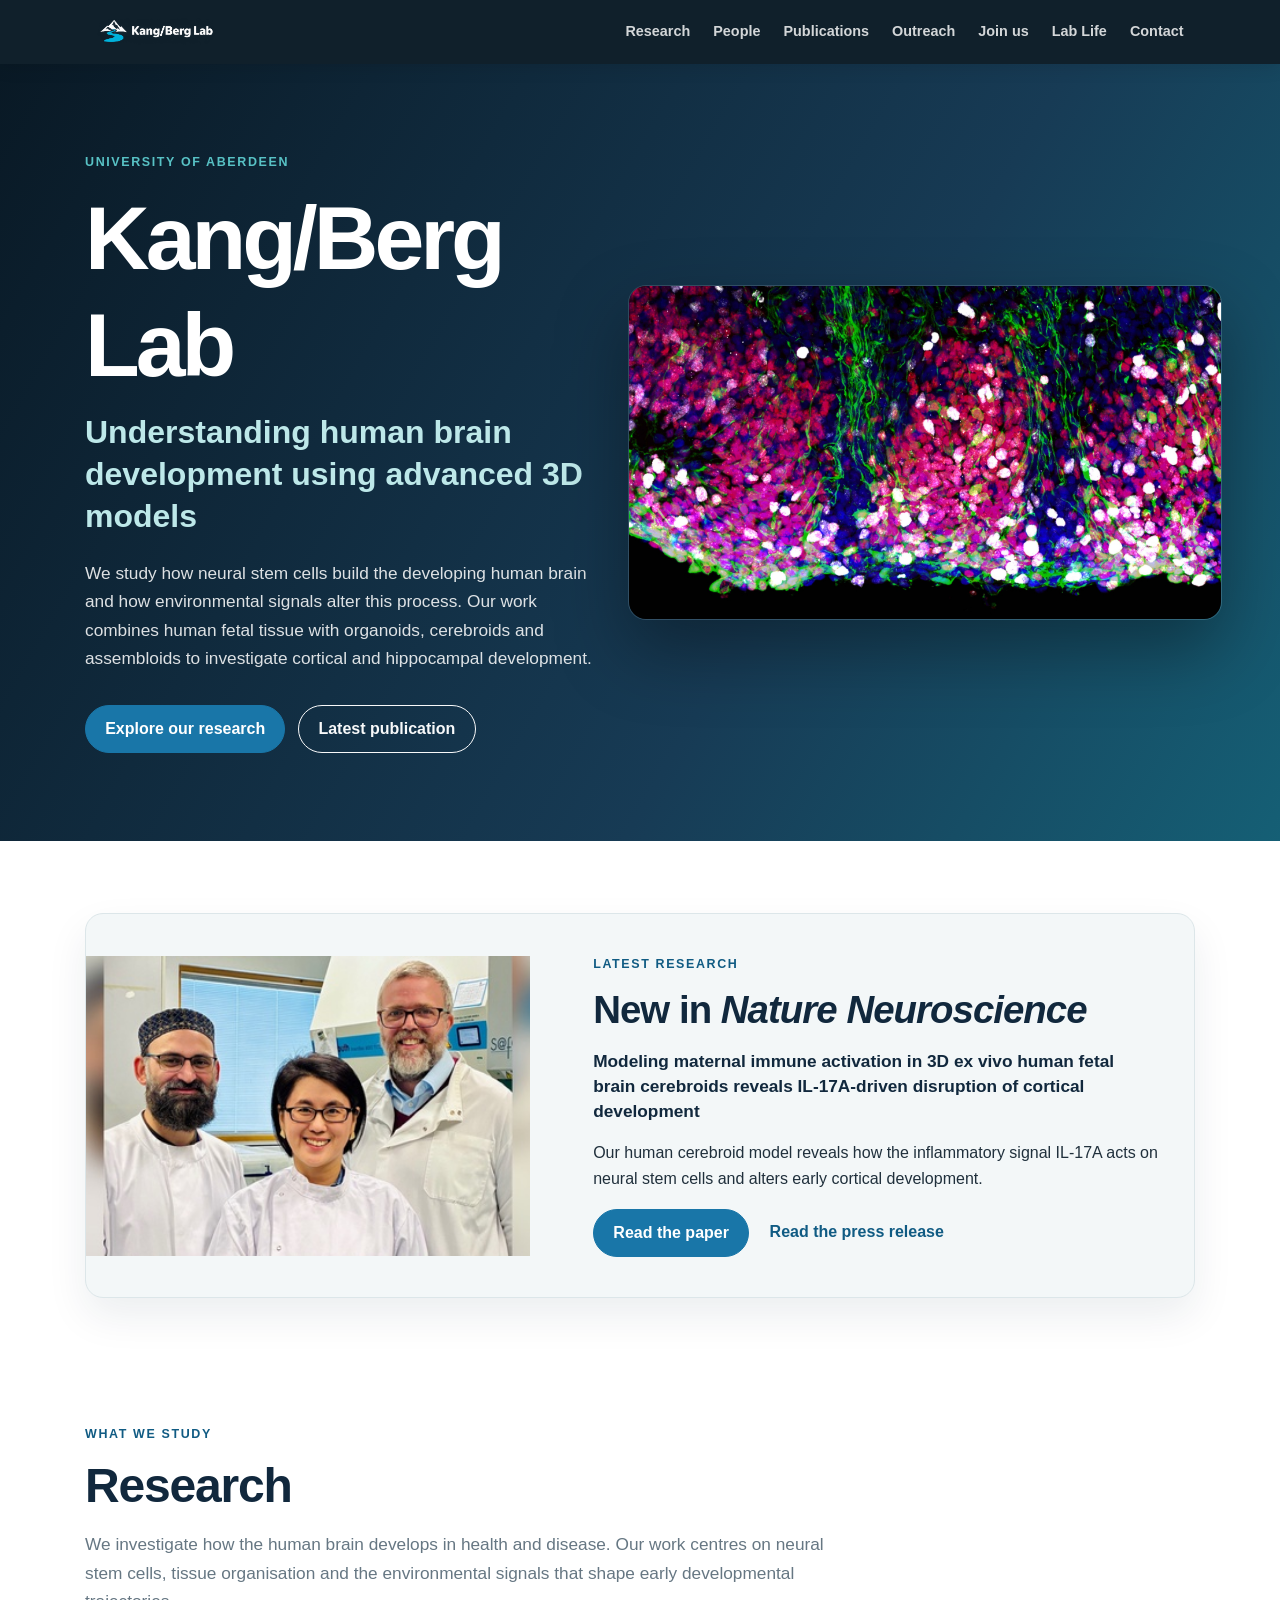
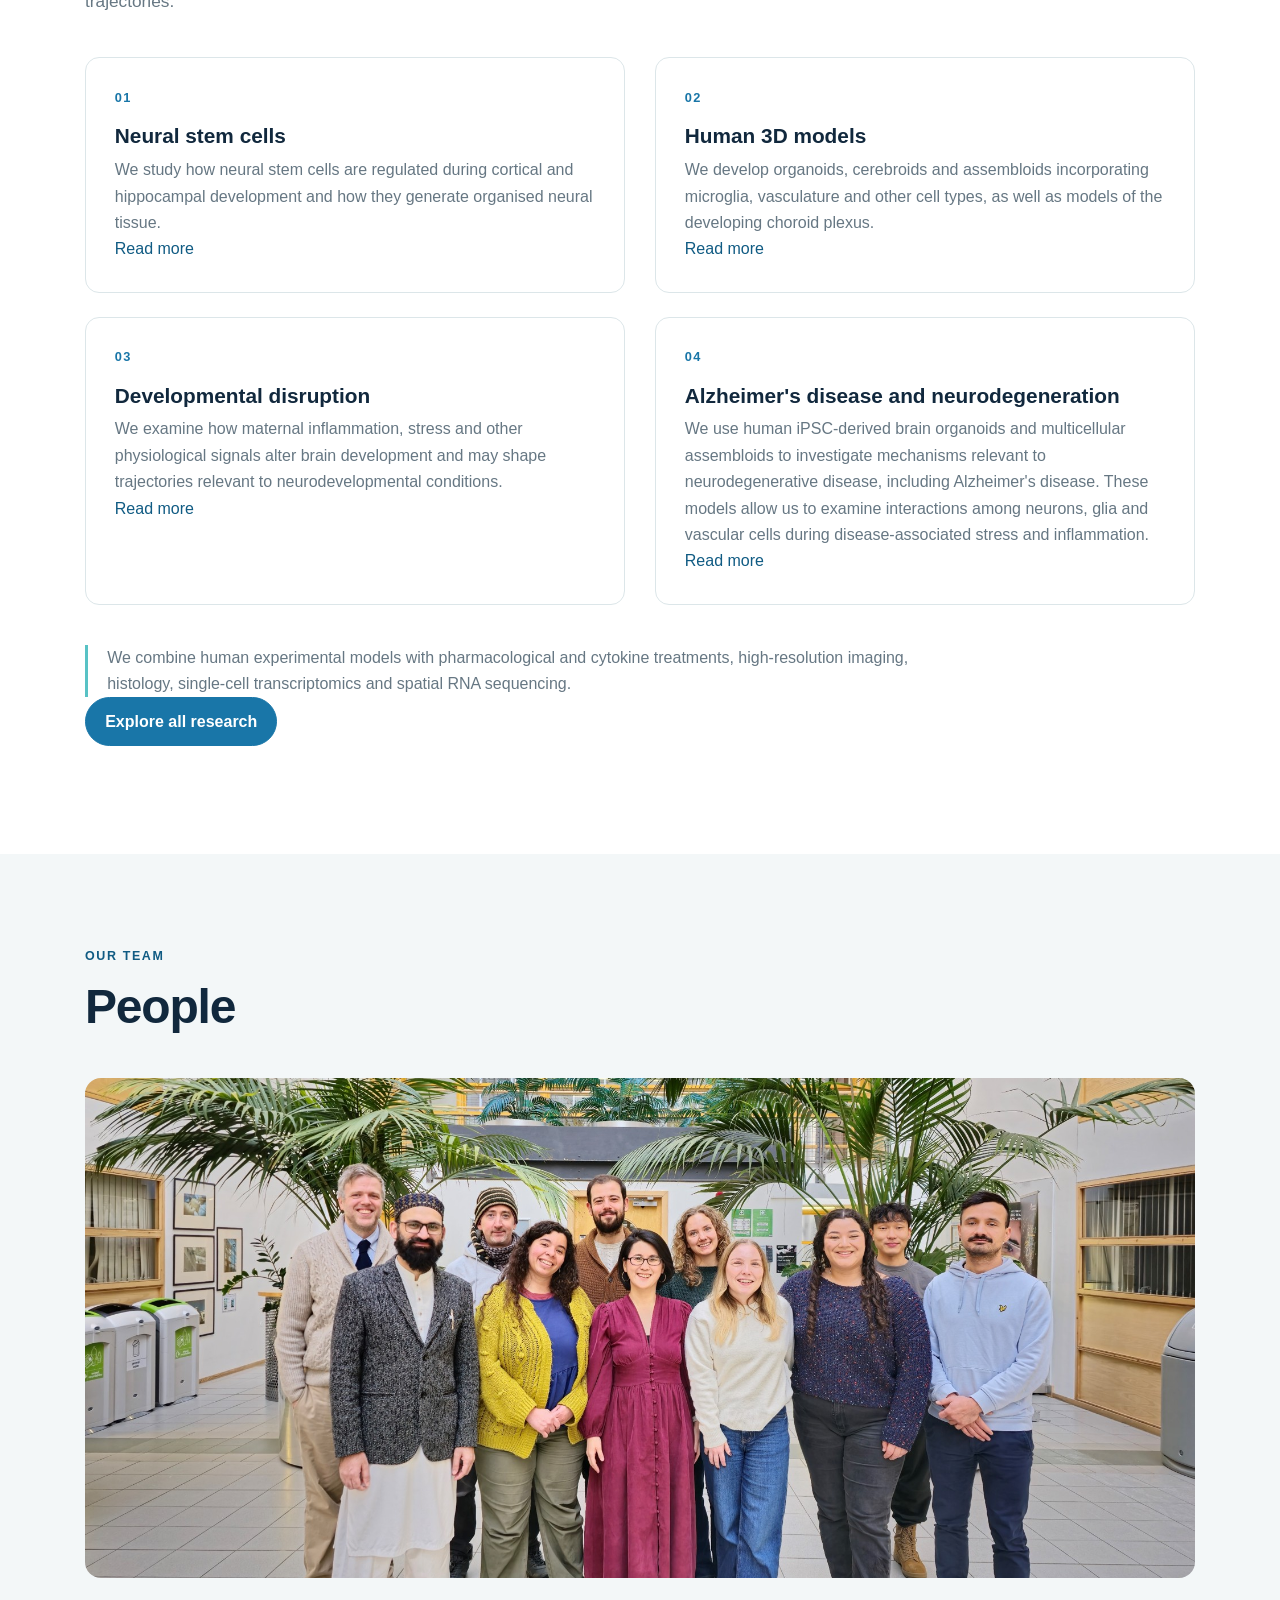
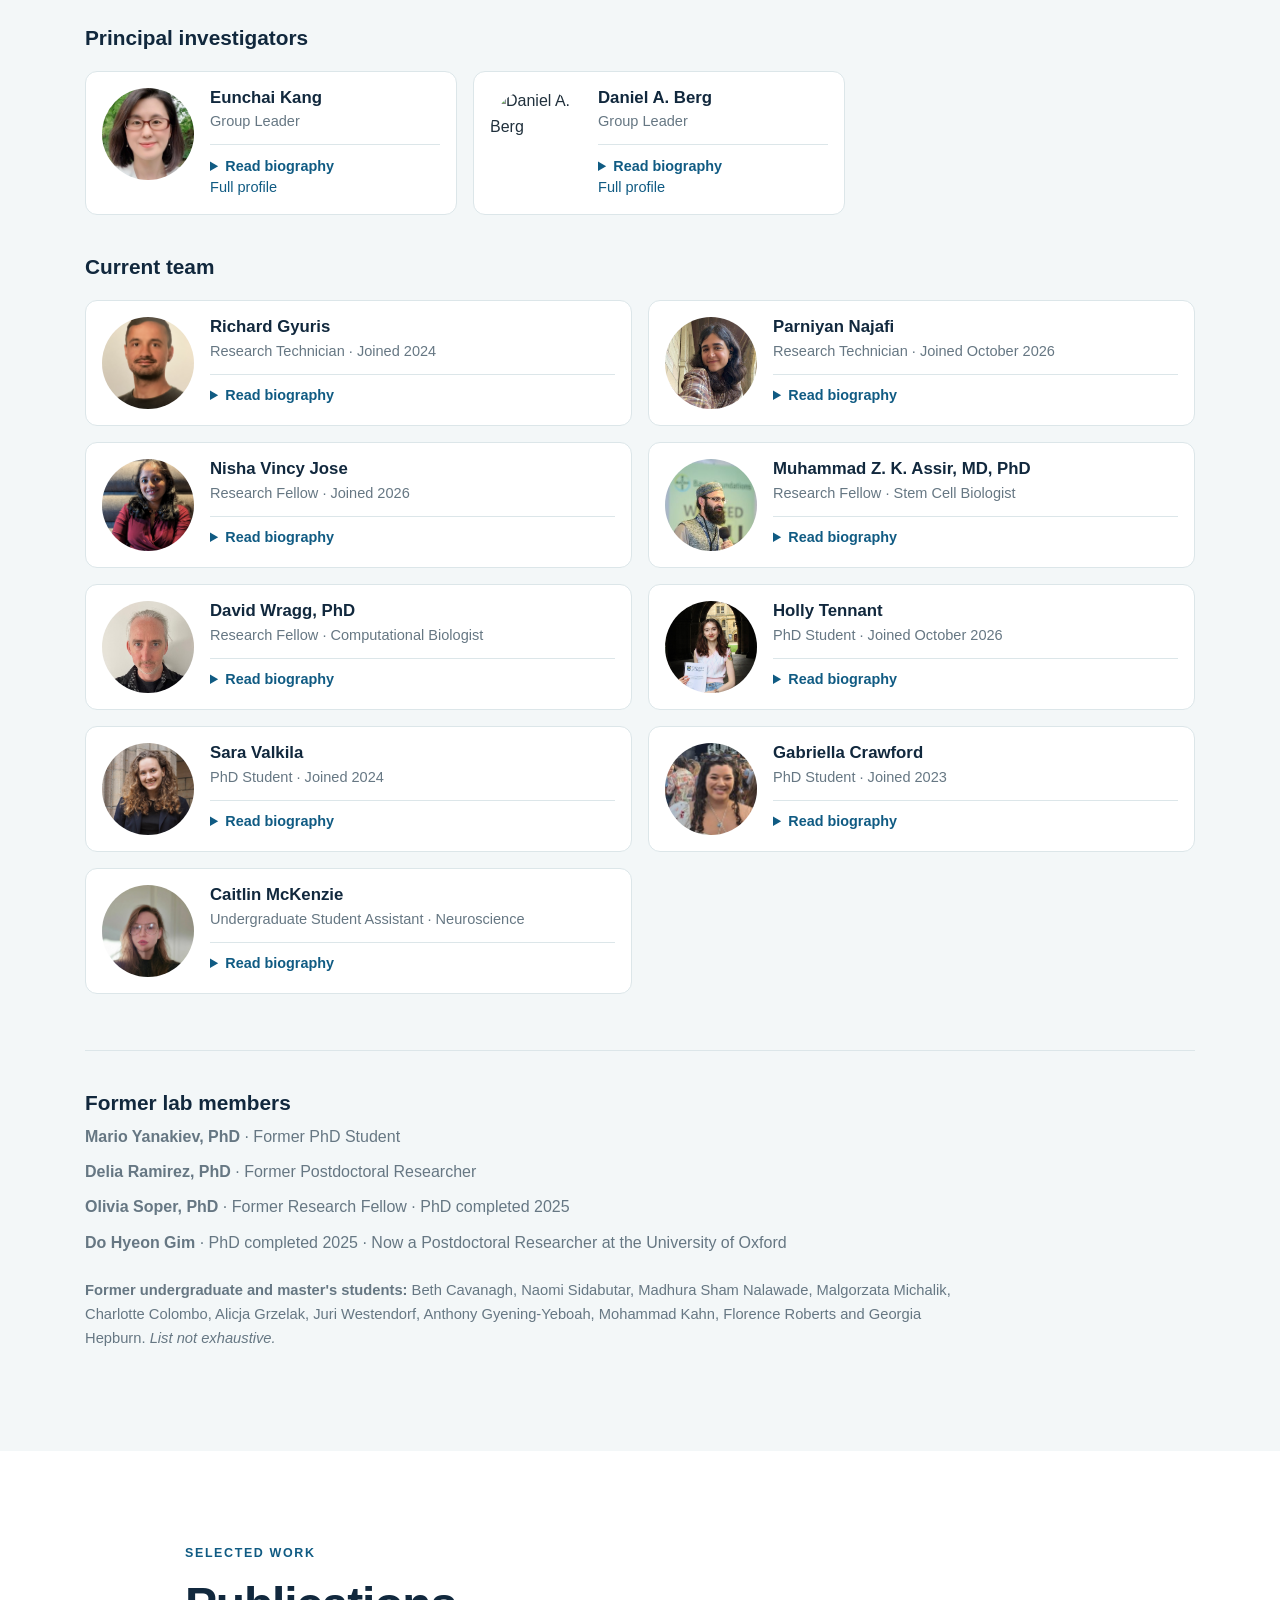
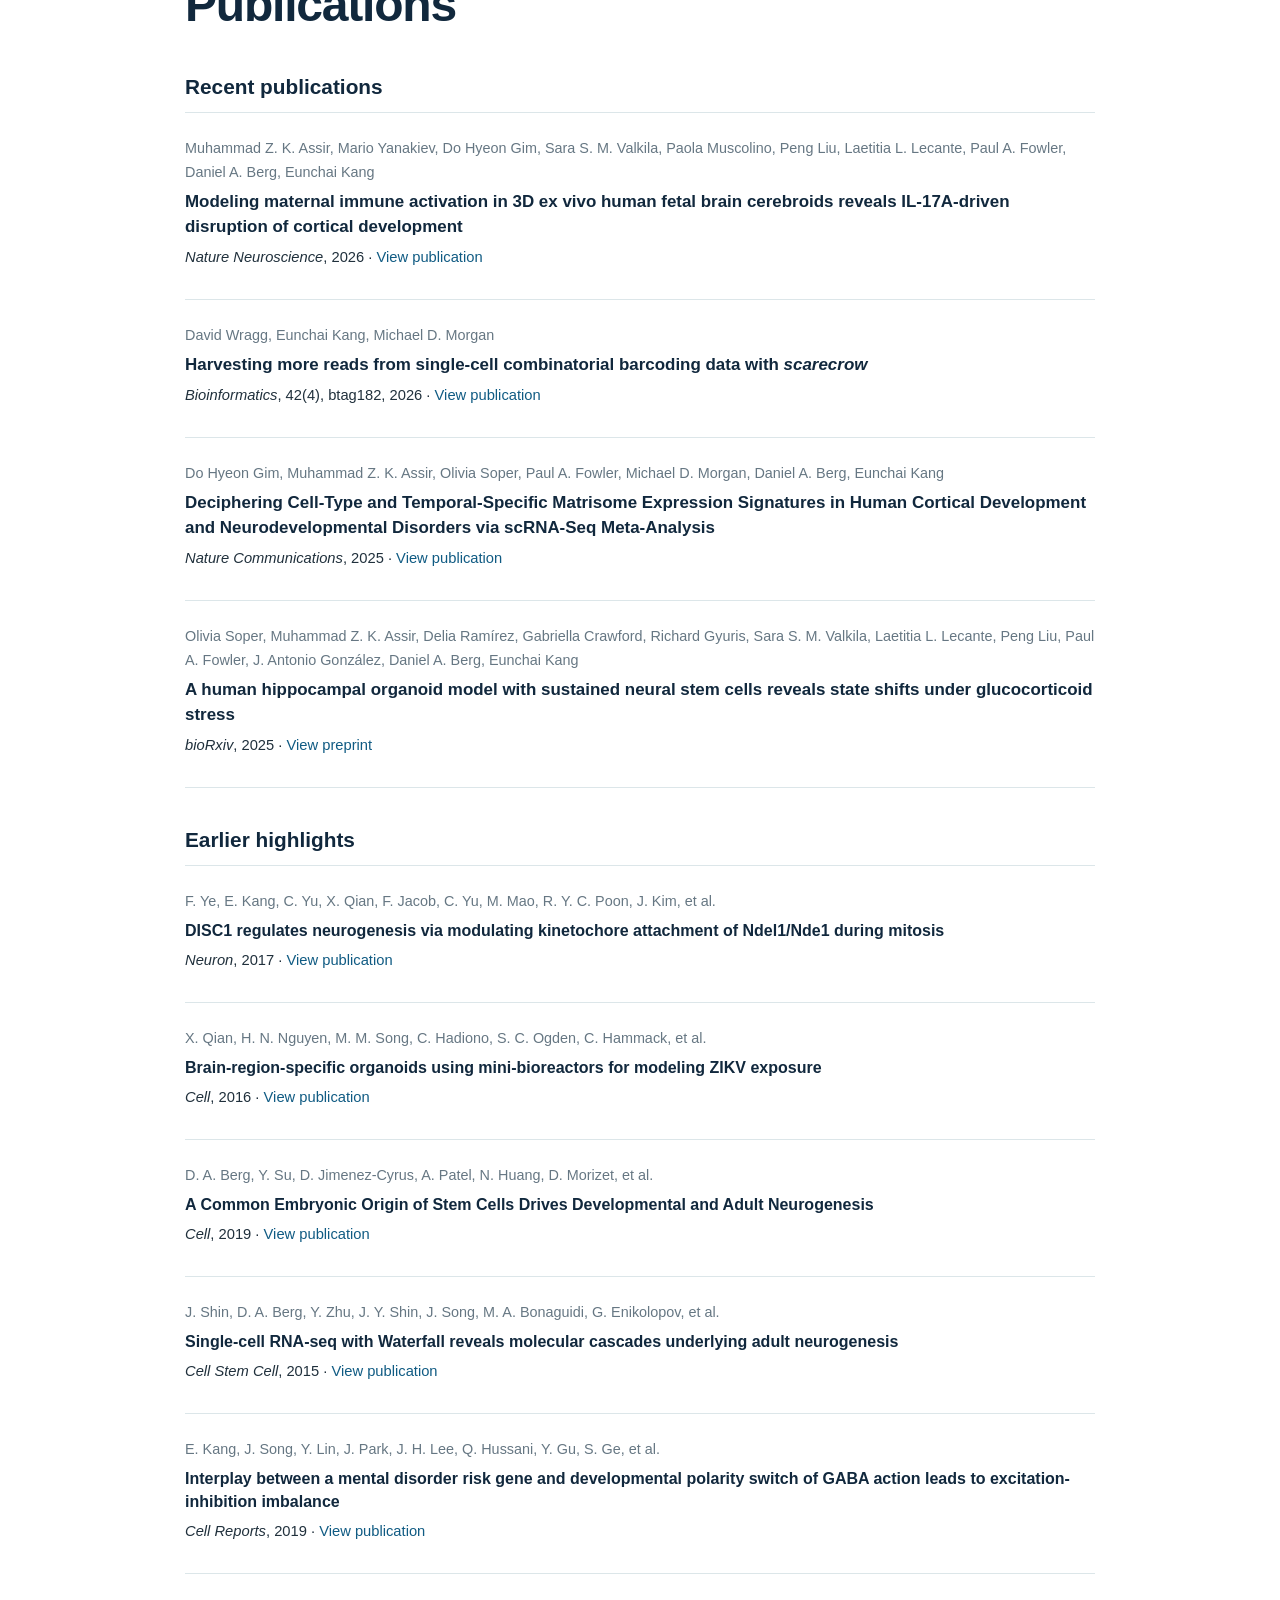
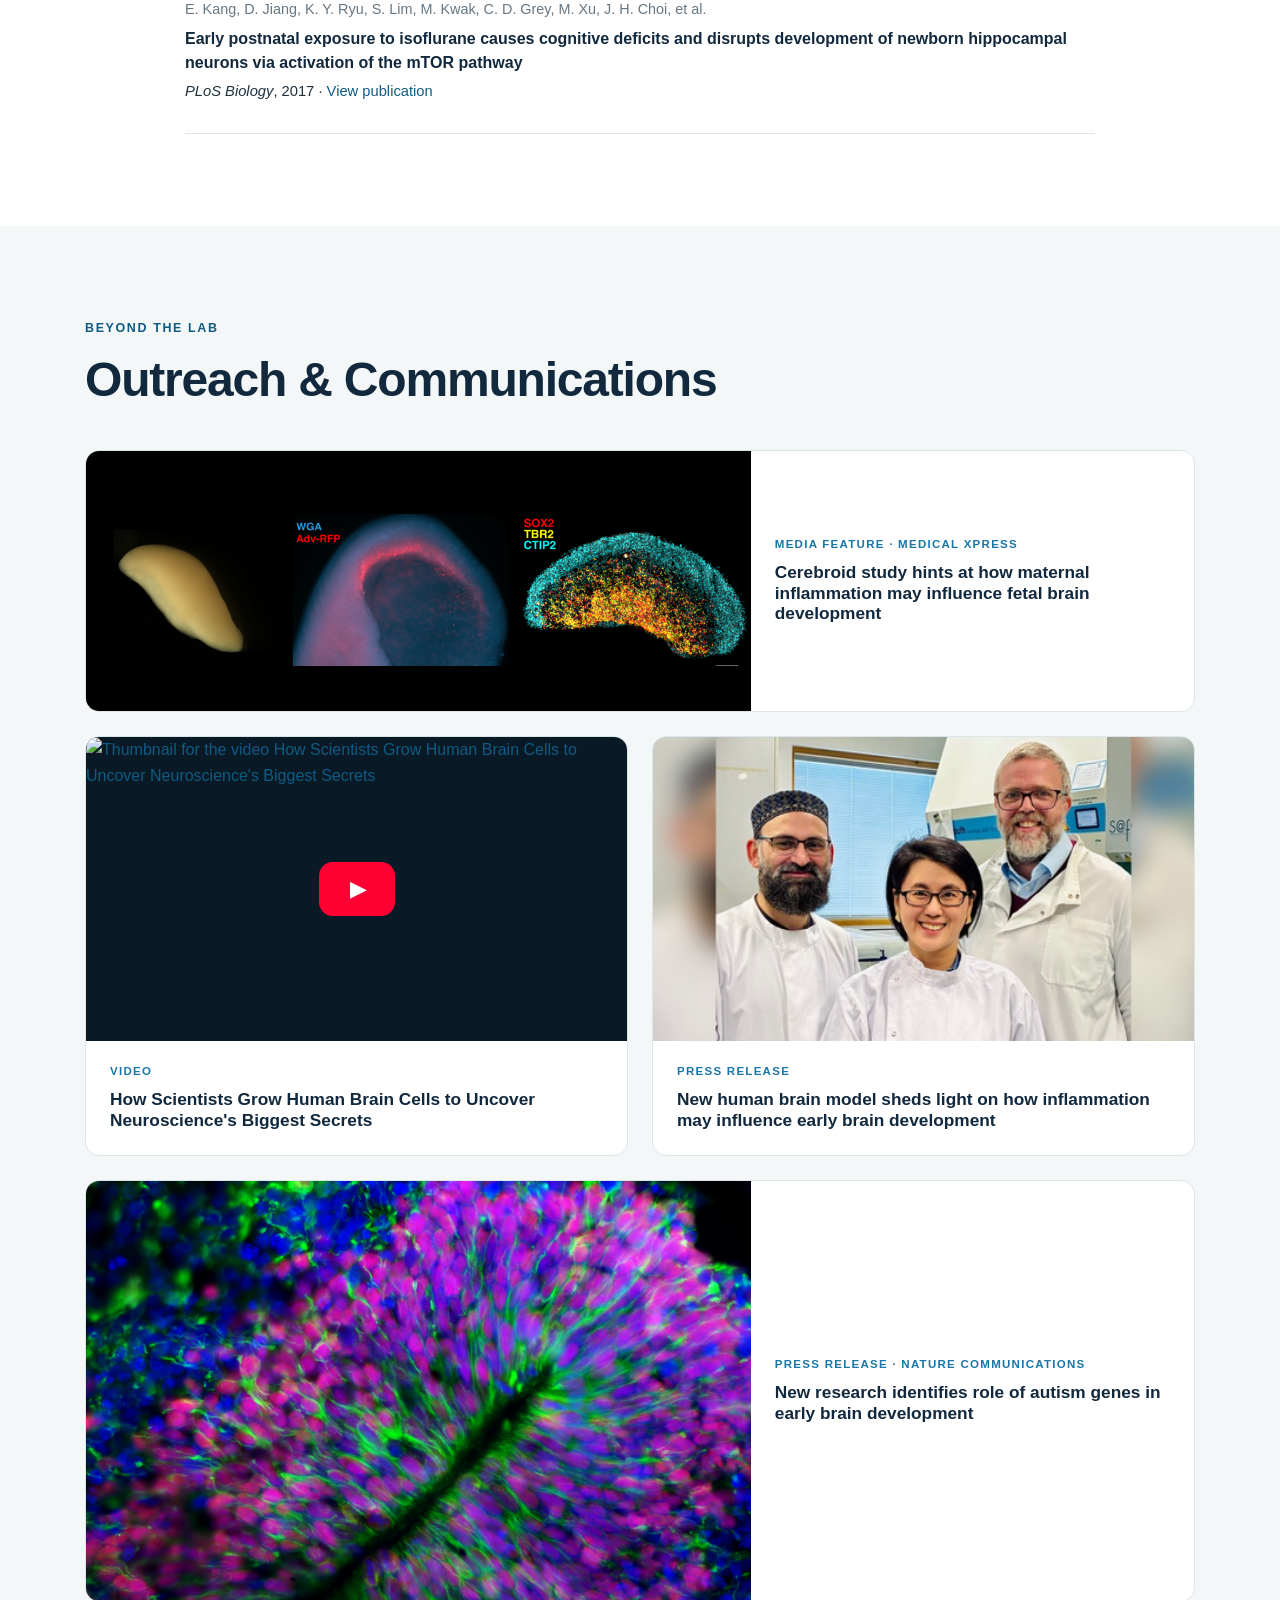
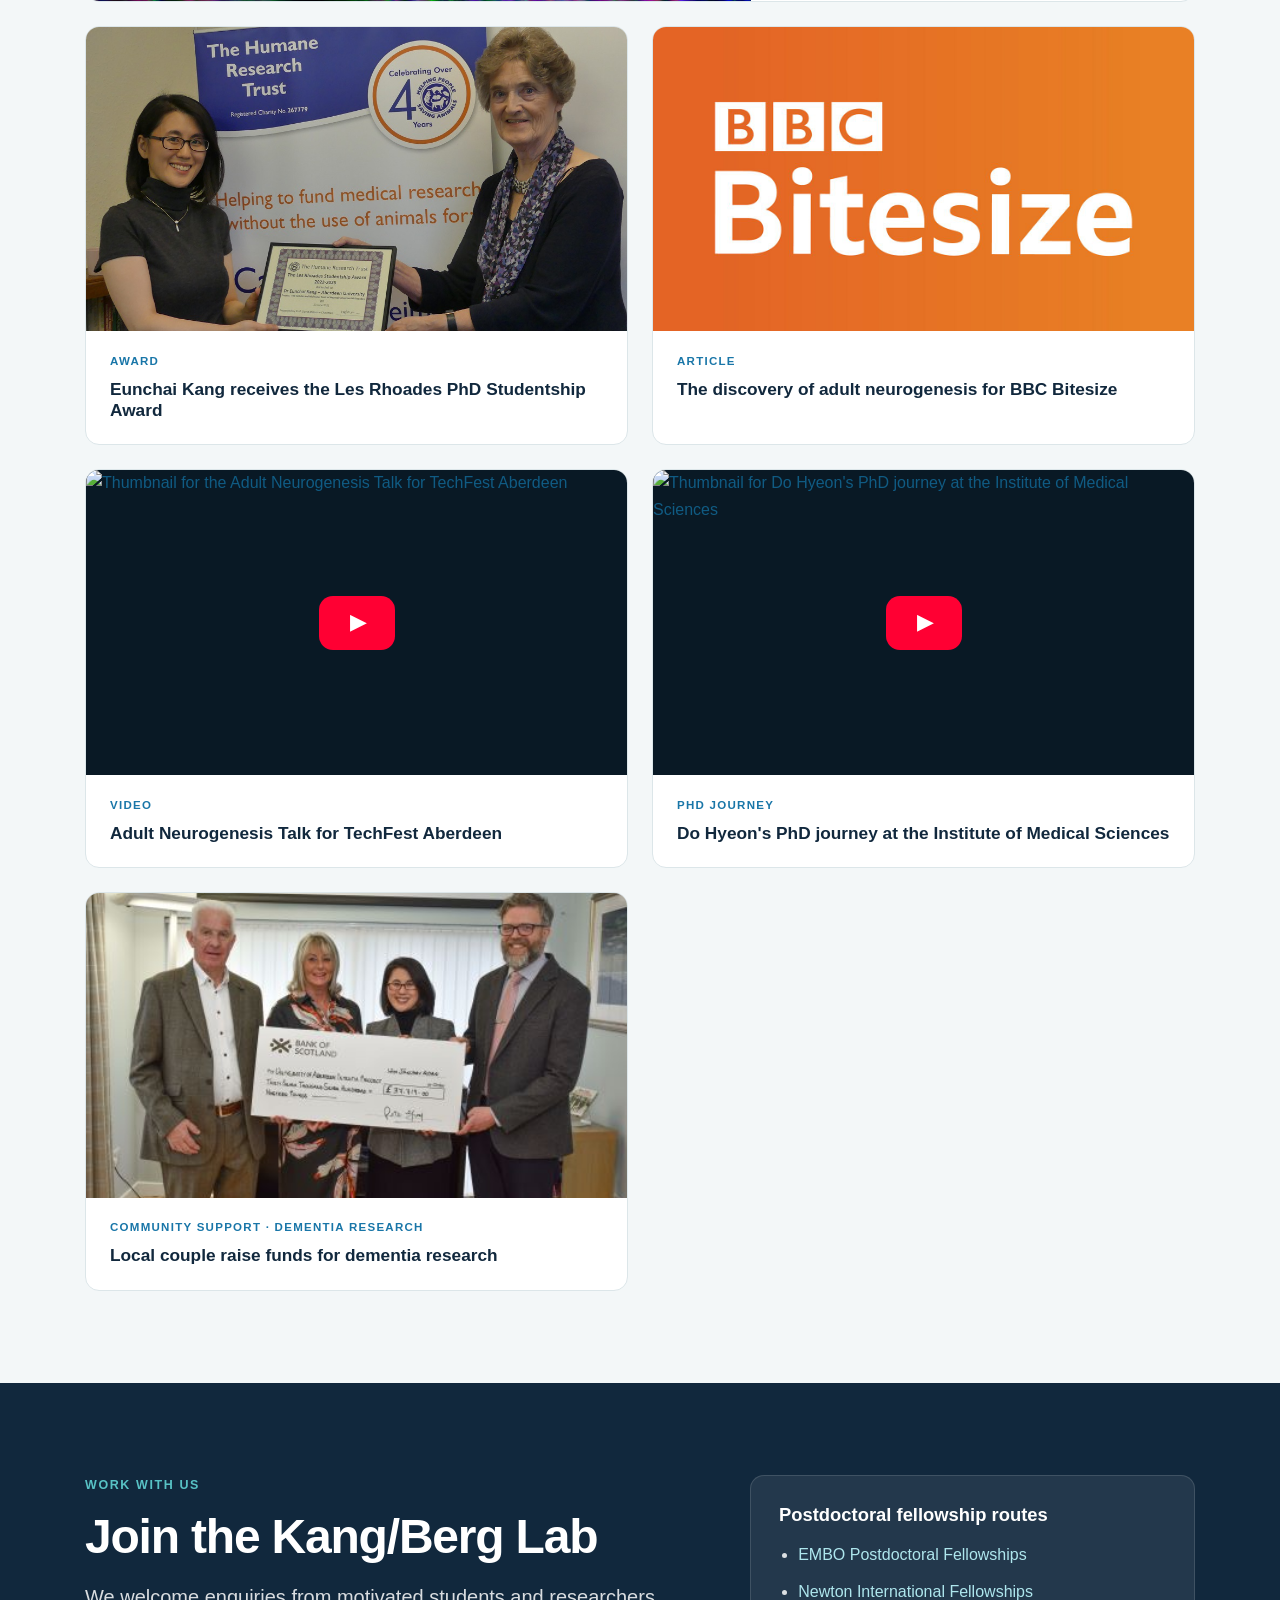
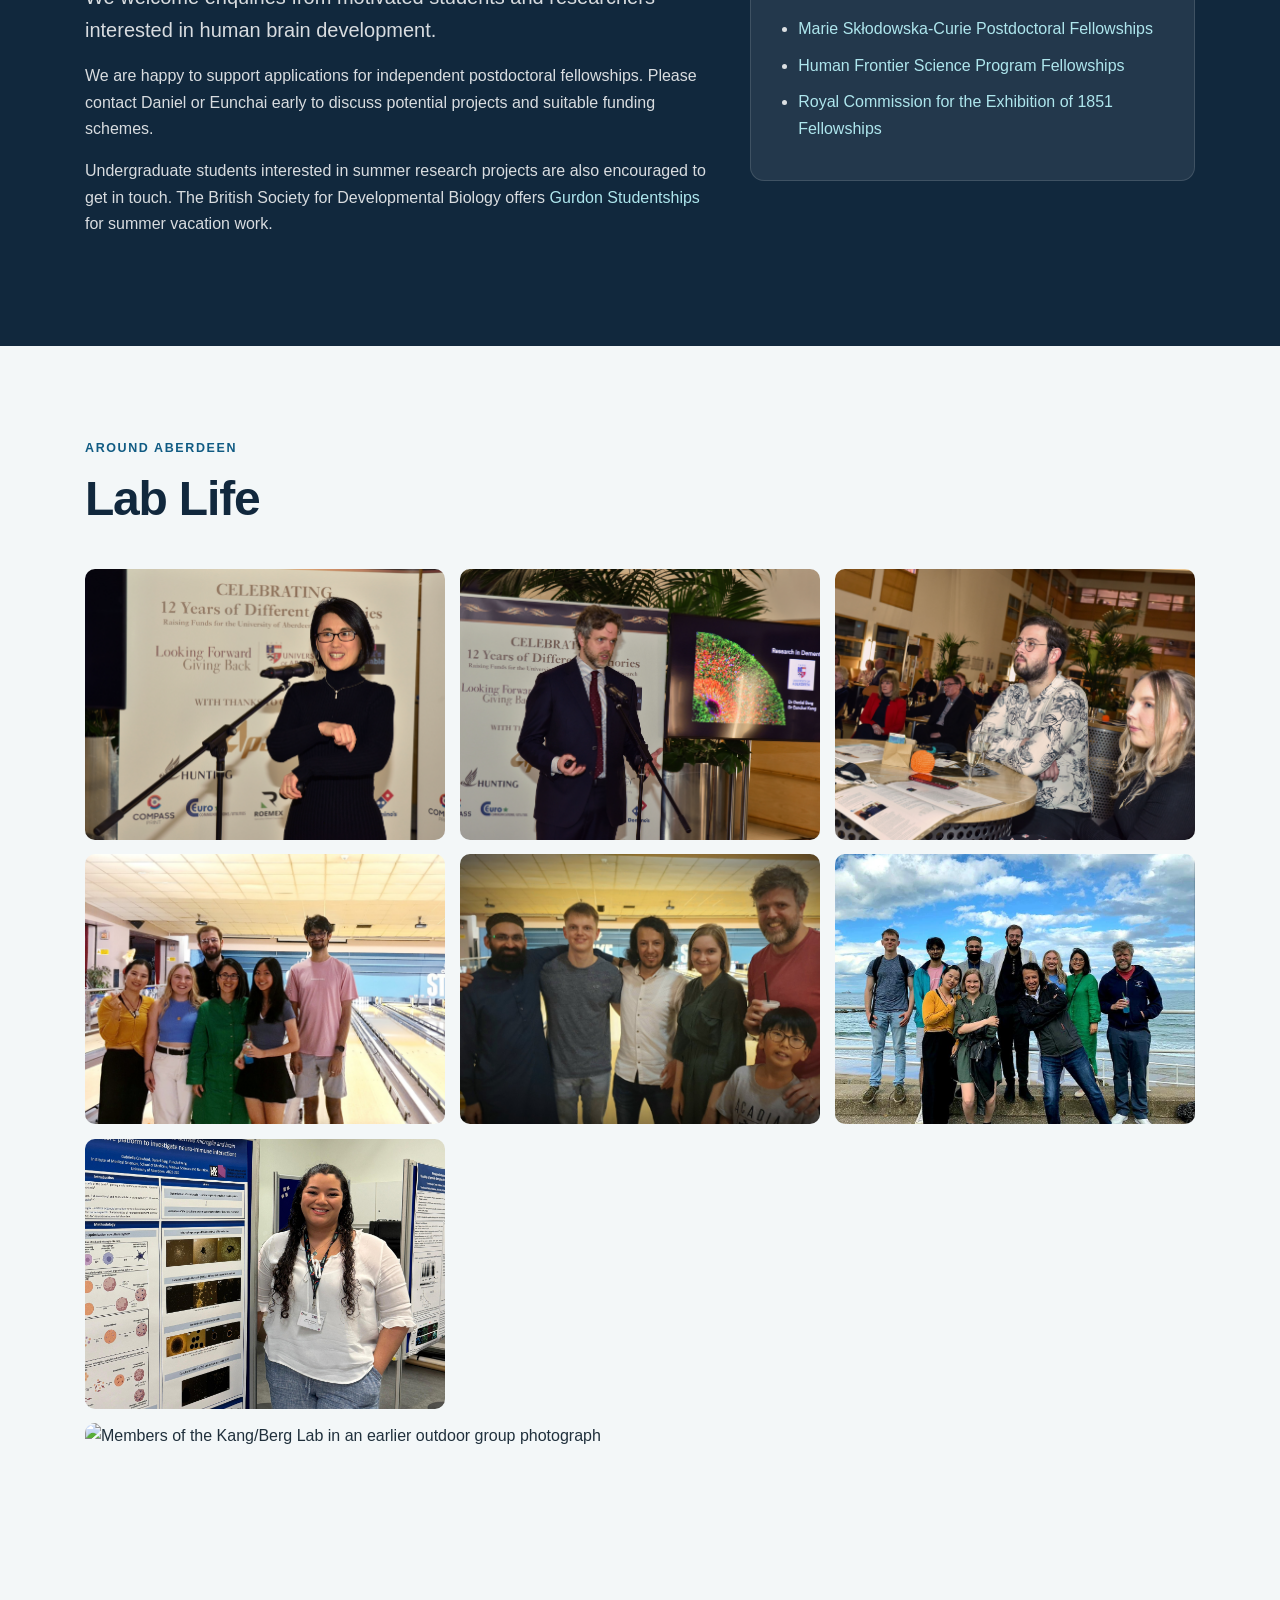
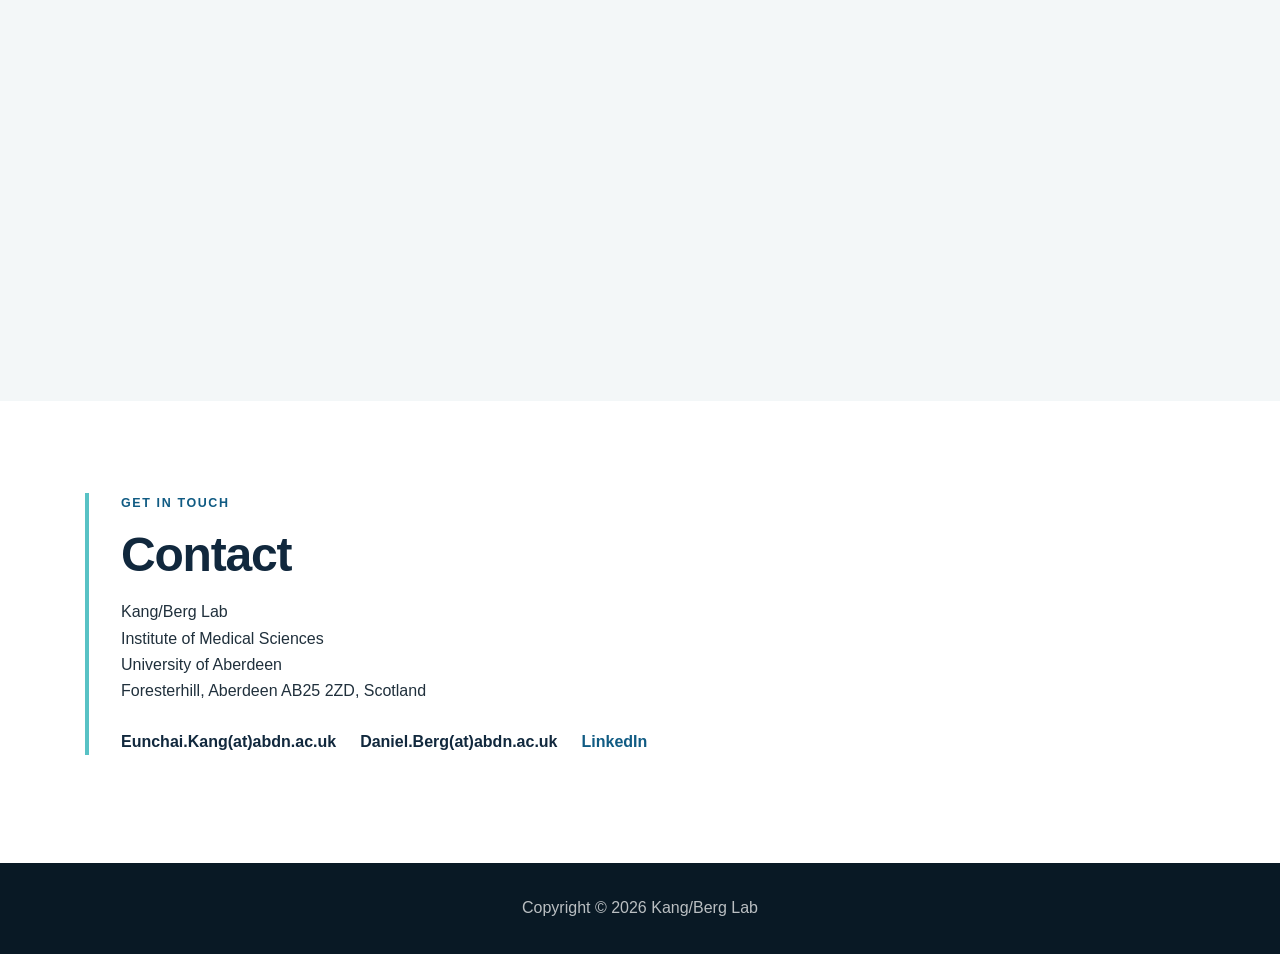
==== commit 0ada6b07: "Add reciprocal hreflang metadata for Korean page" ====
--- a/index.html
+++ b/index.html
@@ -8,6 +8,9 @@
   <meta name="author" content="Kang/Berg Lab">
   <title>Kang/Berg Lab | Human Brain Development &amp; Organoids | University of Aberdeen</title>
   <link rel="canonical" href="https://kangberglab.com/">
+  <link rel="alternate" hreflang="en-GB" href="https://kangberglab.com/">
+  <link rel="alternate" hreflang="ko-KR" href="https://kangberglab.com/ko/">
+  <link rel="alternate" hreflang="x-default" href="https://kangberglab.com/">
   <meta property="og:type" content="website">
   <meta property="og:title" content="Kang/Berg Lab | Human Brain Development &amp; Organoids">
   <meta property="og:description" content="Research on human brain development, neural stem cells, neurogenesis, brain organoids, maternal inflammation and neurodegeneration at the University of Aberdeen.">
@@ -656,7 +659,7 @@
               <li><a href="https://www.embo.org/funding/fellowships-grants-and-career-support/postdoctoral-fellowships/" target="_blank" rel="noopener noreferrer">EMBO Postdoctoral Fellowships</a></li>
               <li><a href="https://royalsociety.org/grants/newton-international/" target="_blank" rel="noopener noreferrer">Newton International Fellowships</a></li>
               <li><a href="https://marie-sklodowska-curie-actions.ec.europa.eu/actions/postdoctoral-fellowships" target="_blank" rel="noopener noreferrer">Marie Skłodowska-Curie Postdoctoral Fellowships</a></li>
-              <li><a href="https://www.hfsp.org/funding/hfsp-funding/postdoctoral-fellowships" target="_blank" rel="noopener noreferrer">Human Frontier Science Program Fellowships</a></li>
+              <li><a href="https://www.hfsp.org/funding/hfsp-funding/postdoctoral-fellowships/" target="_blank" rel="noopener noreferrer">Human Frontier Science Program Fellowships</a></li>
               <li><a href="https://www.royalcommission1851.org/fellowships" target="_blank" rel="noopener noreferrer">Royal Commission for the Exhibition of 1851 Fellowships</a></li>
             </ul>
           </div>
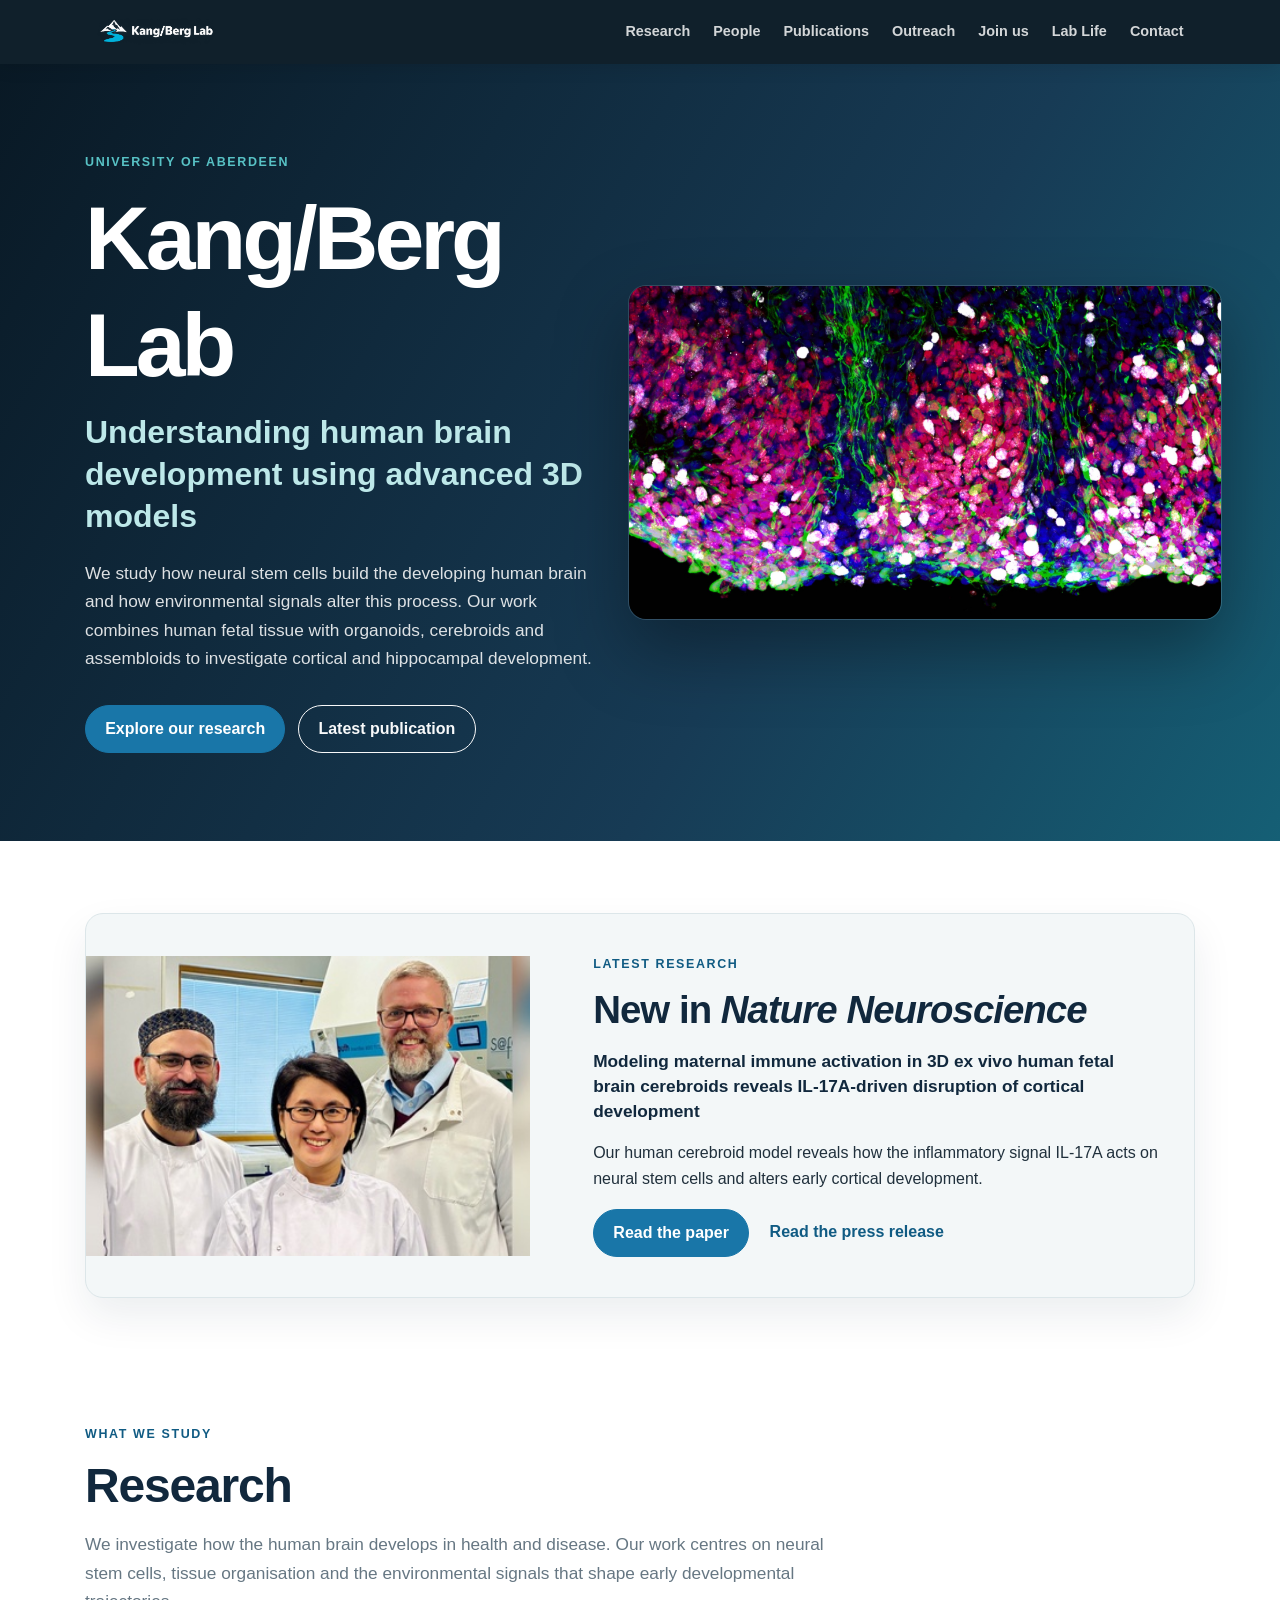
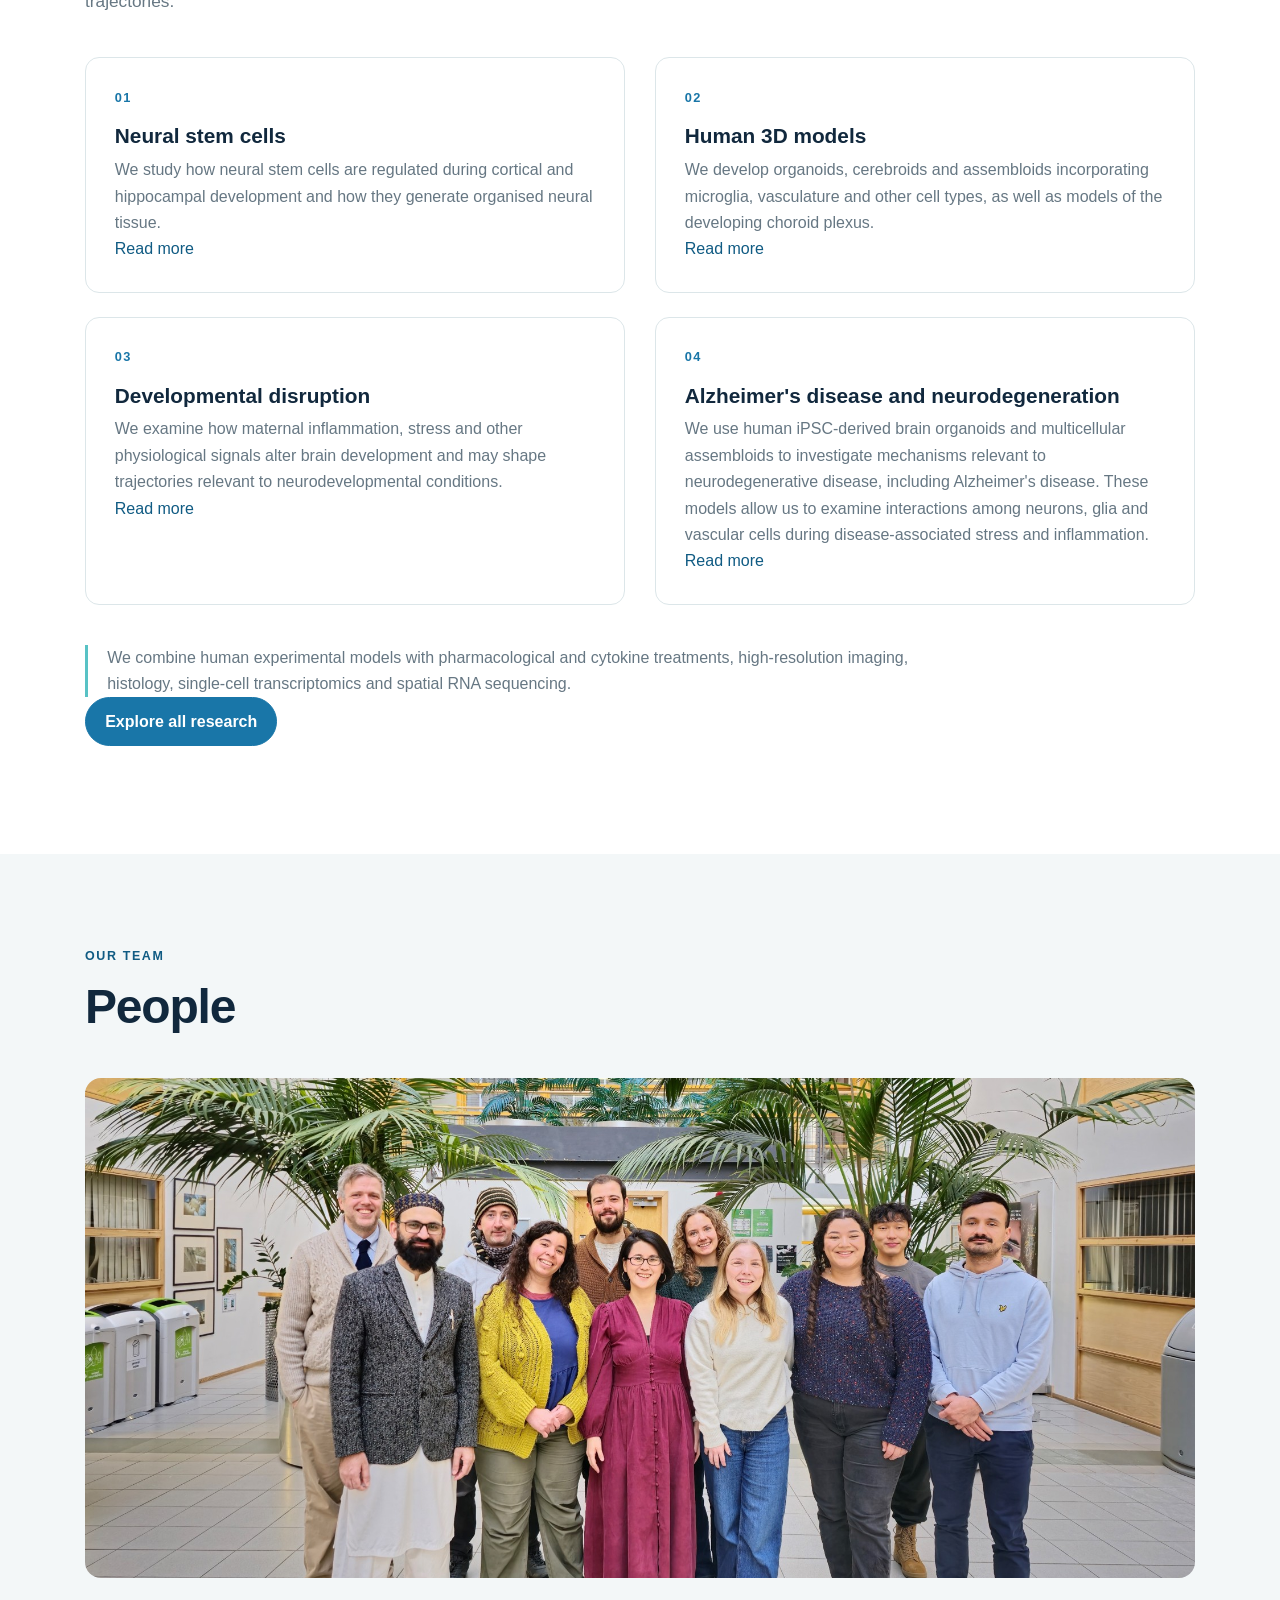
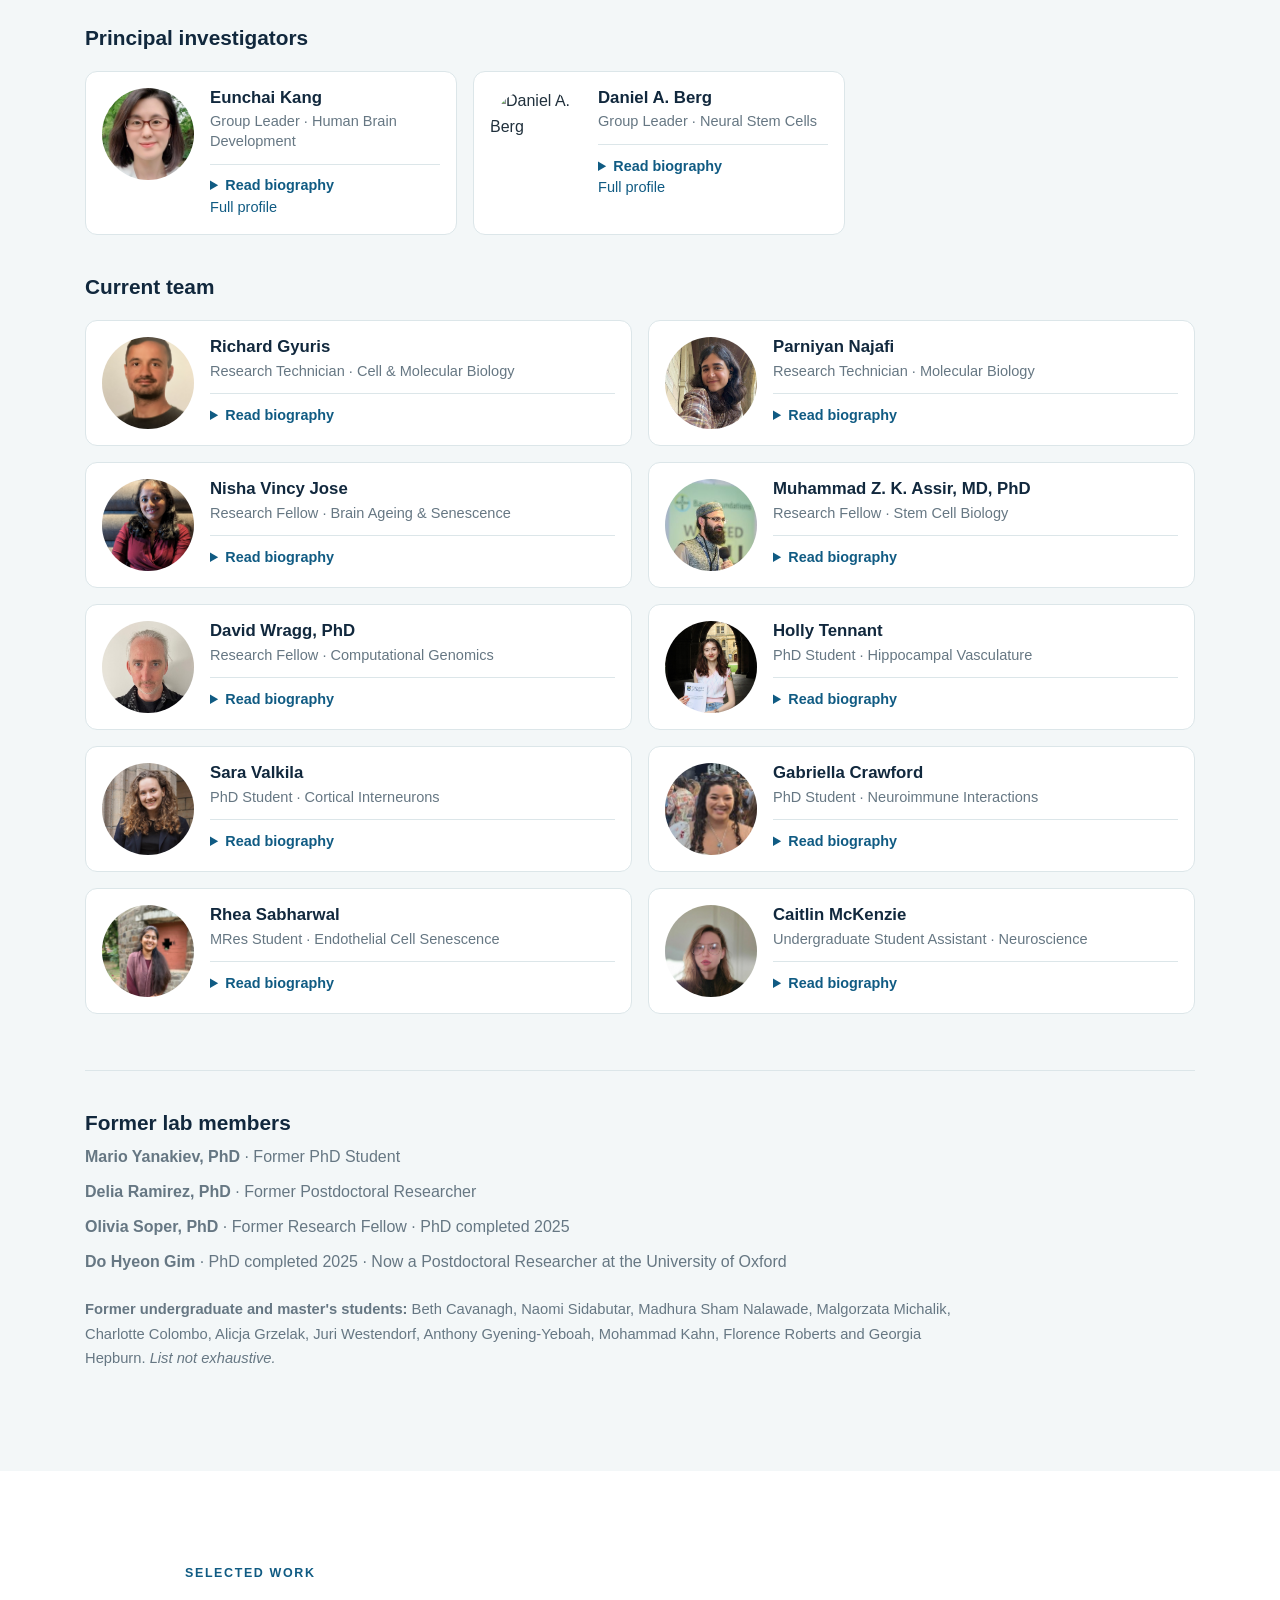
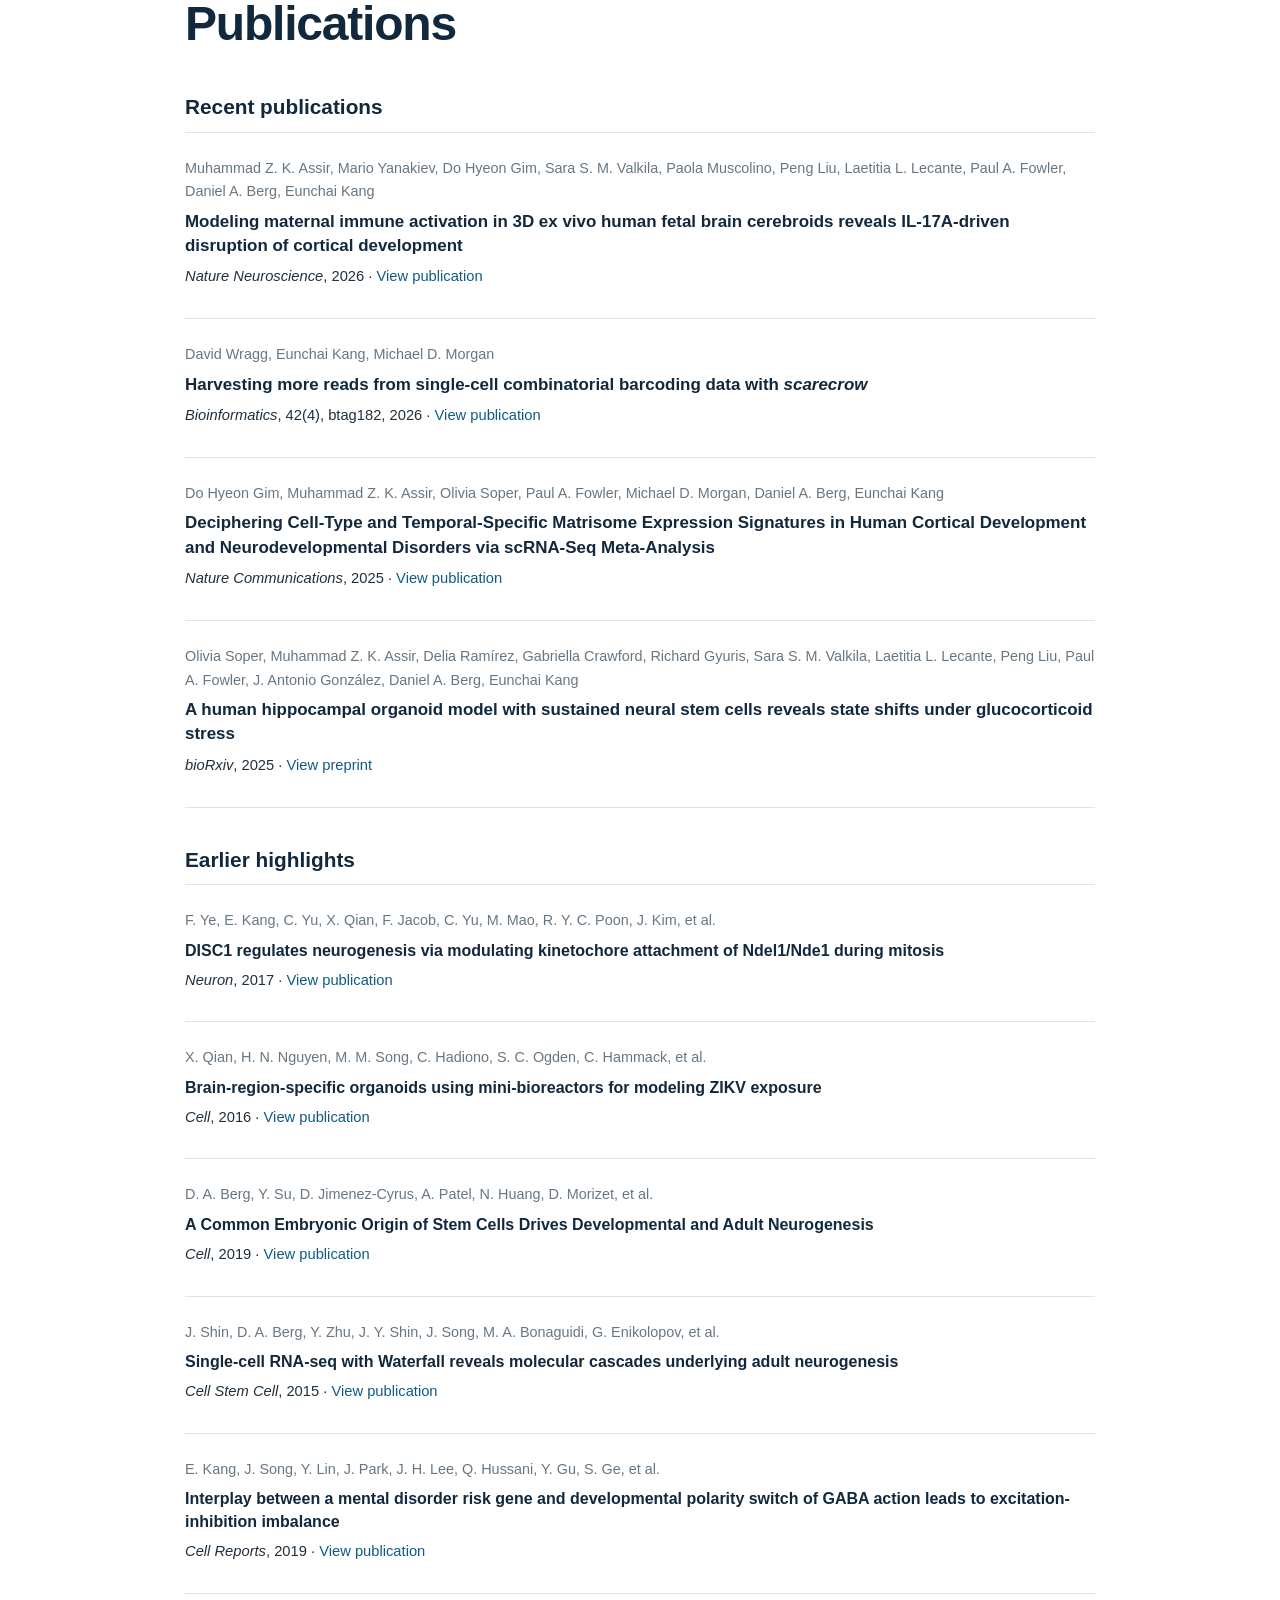
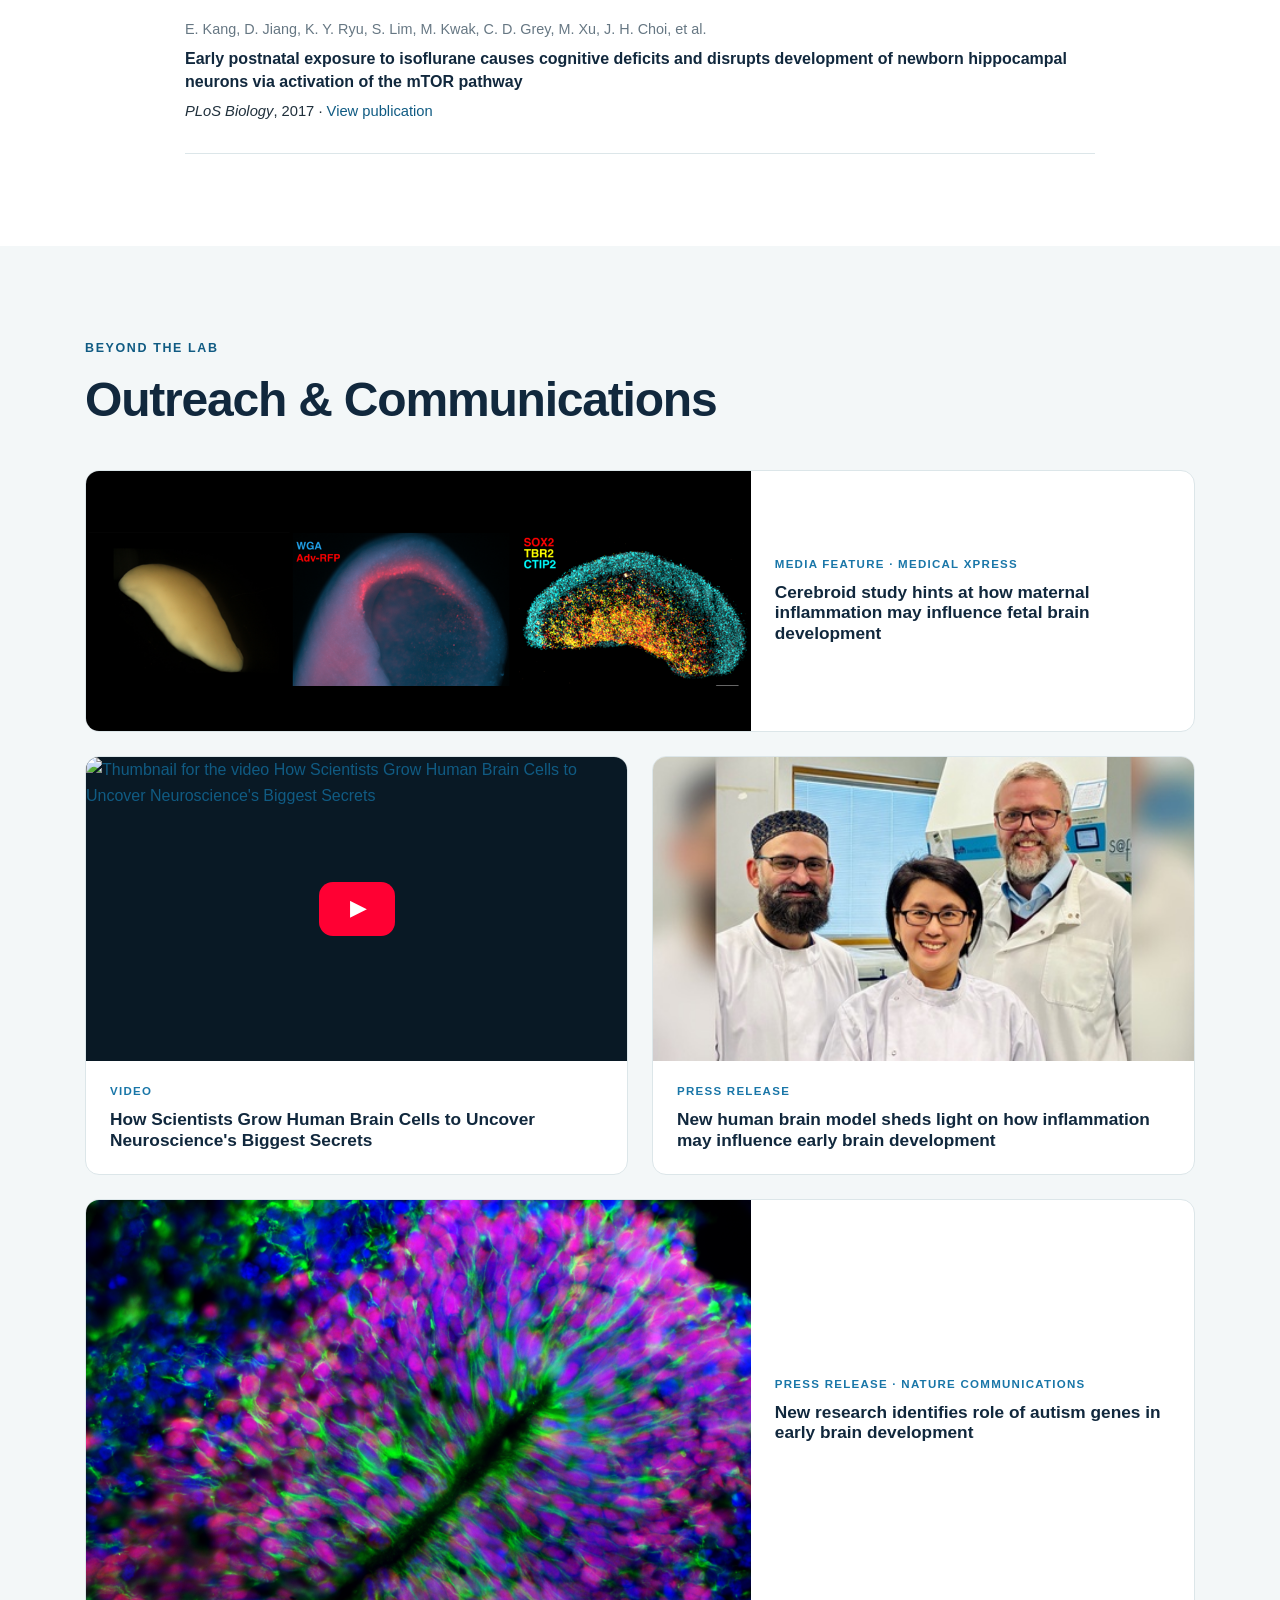
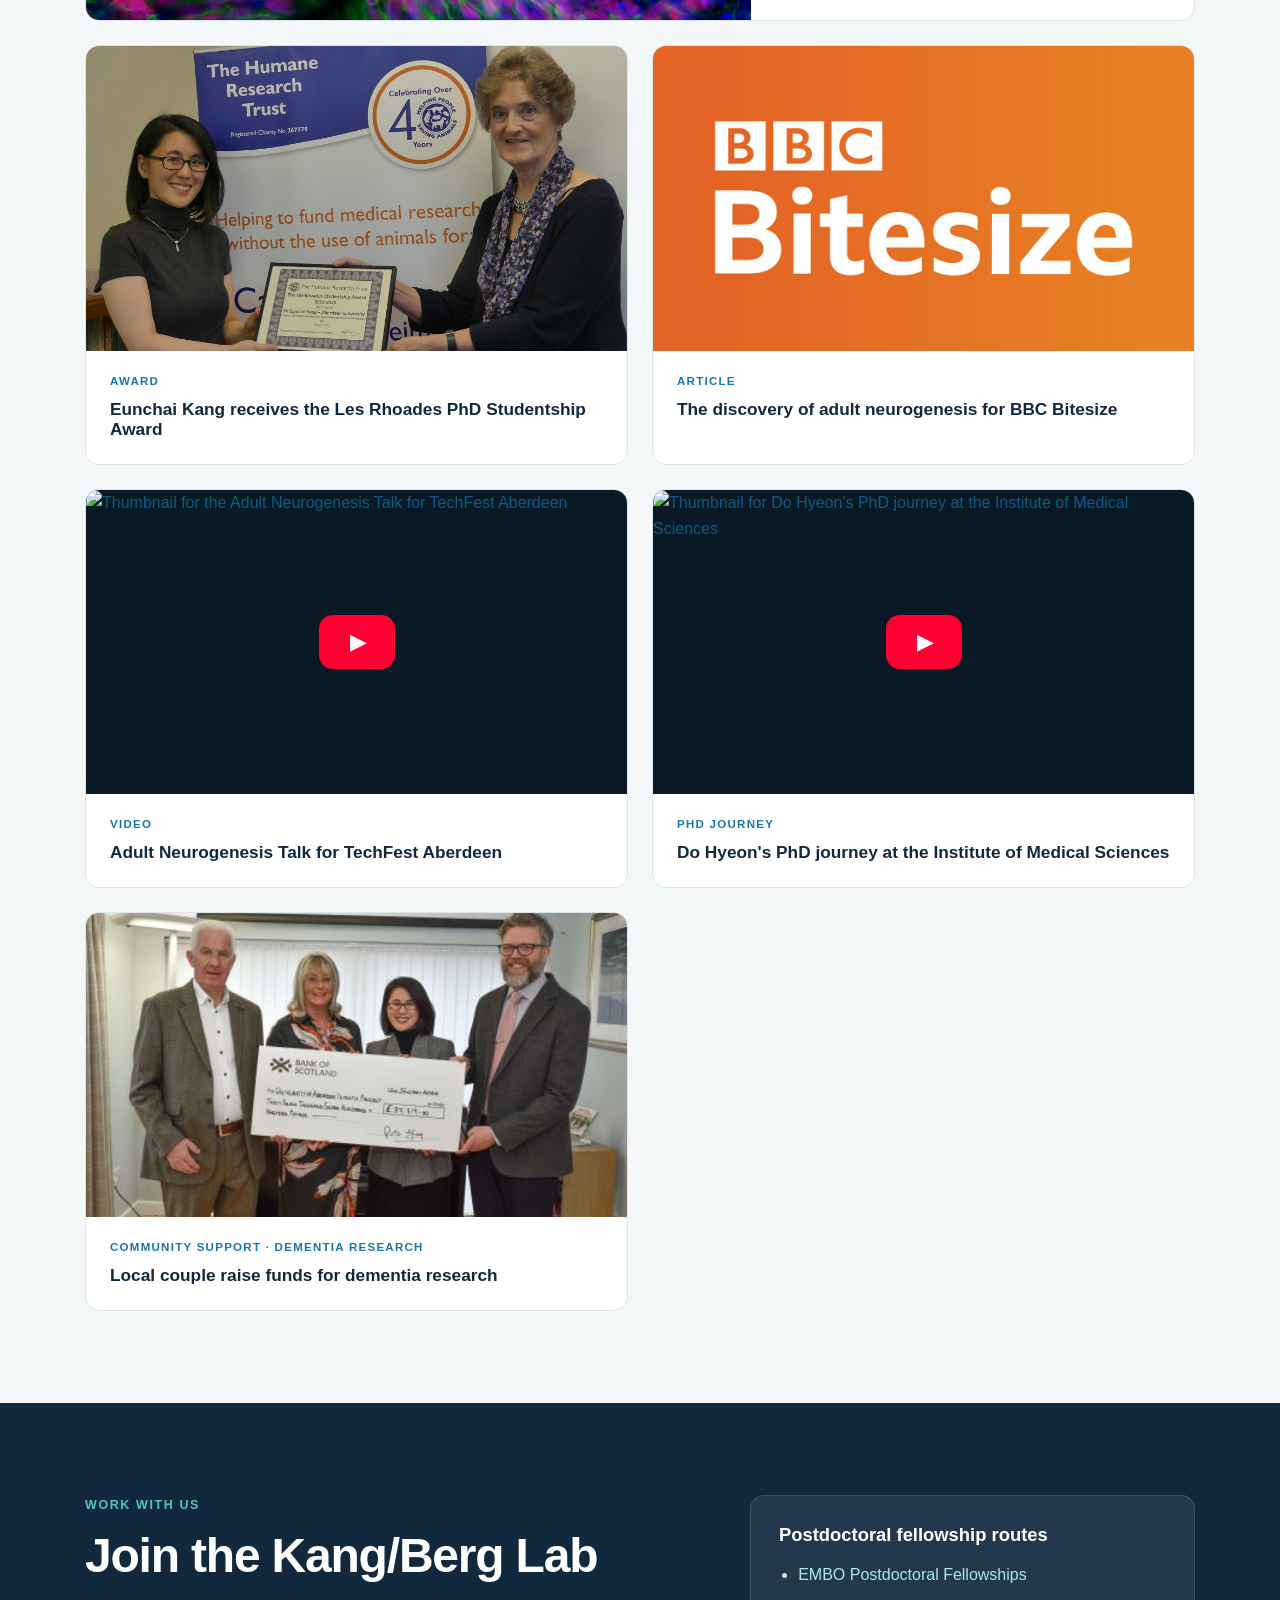
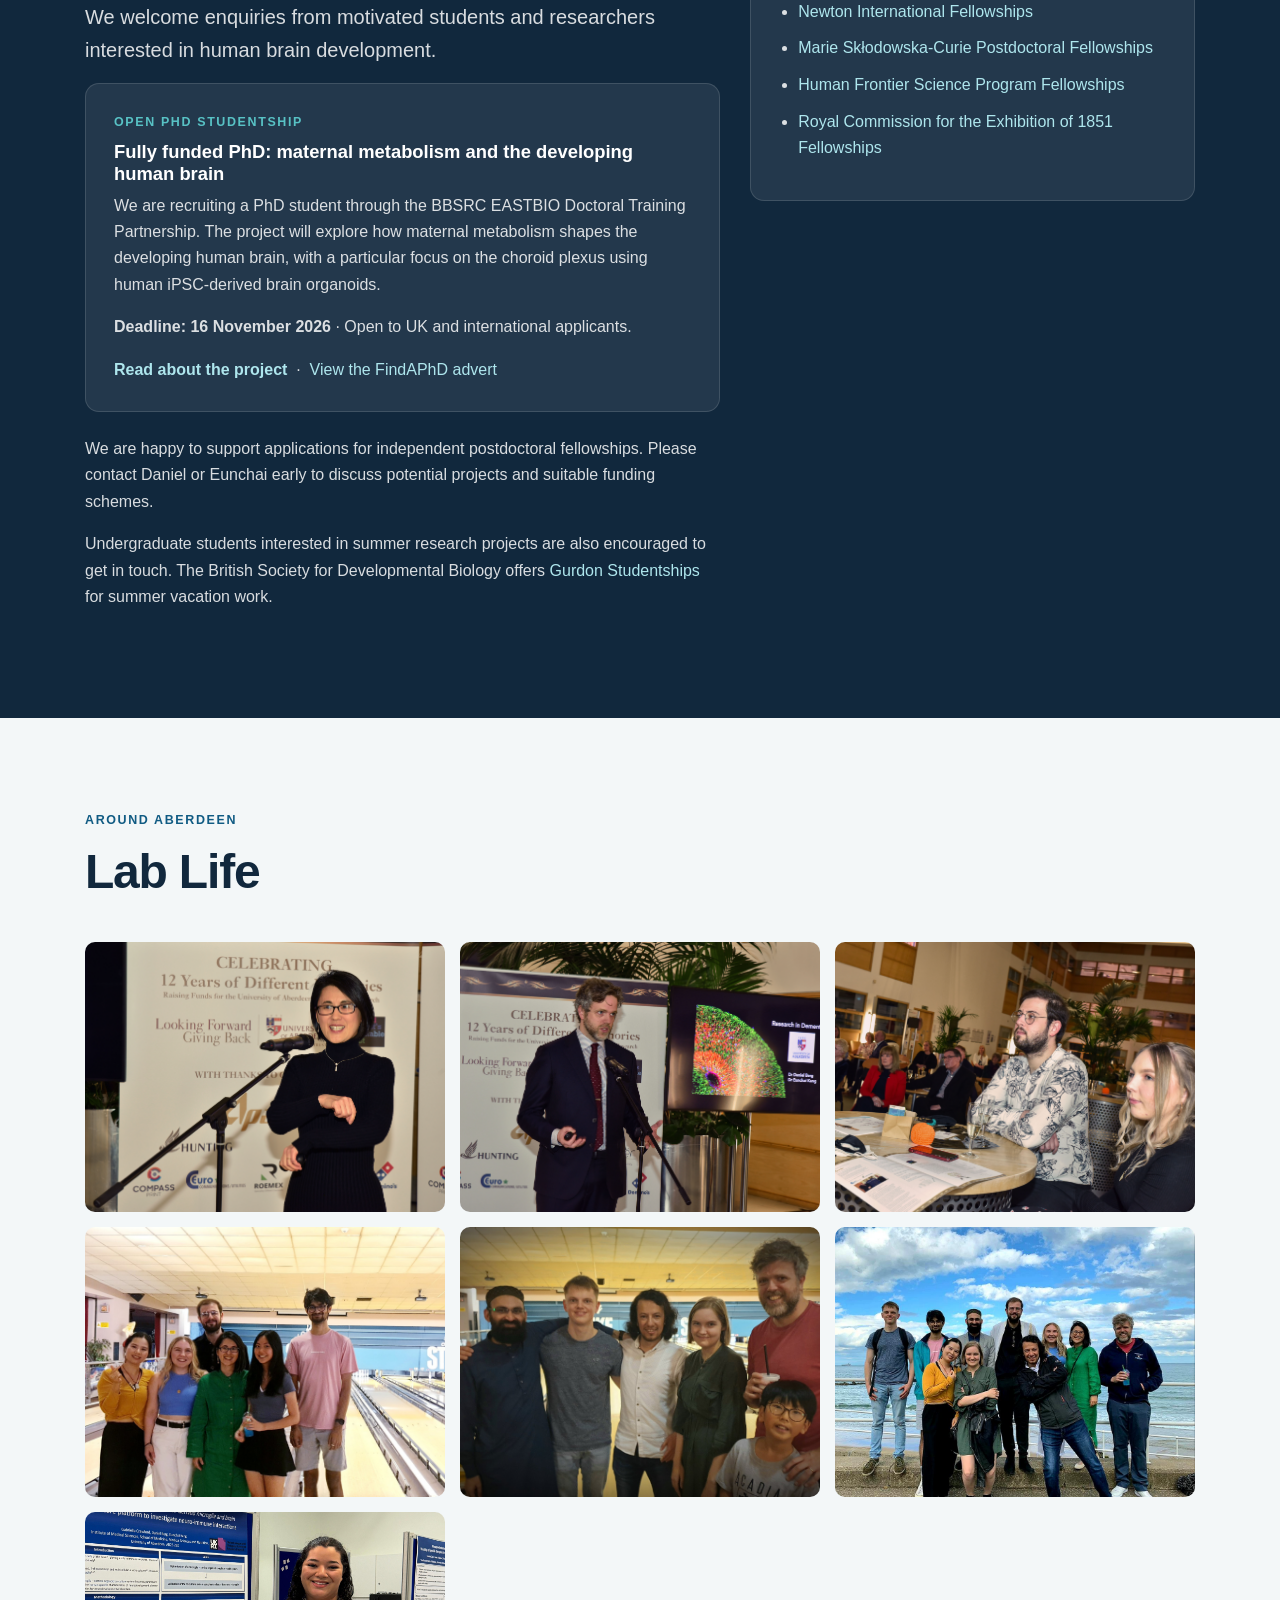
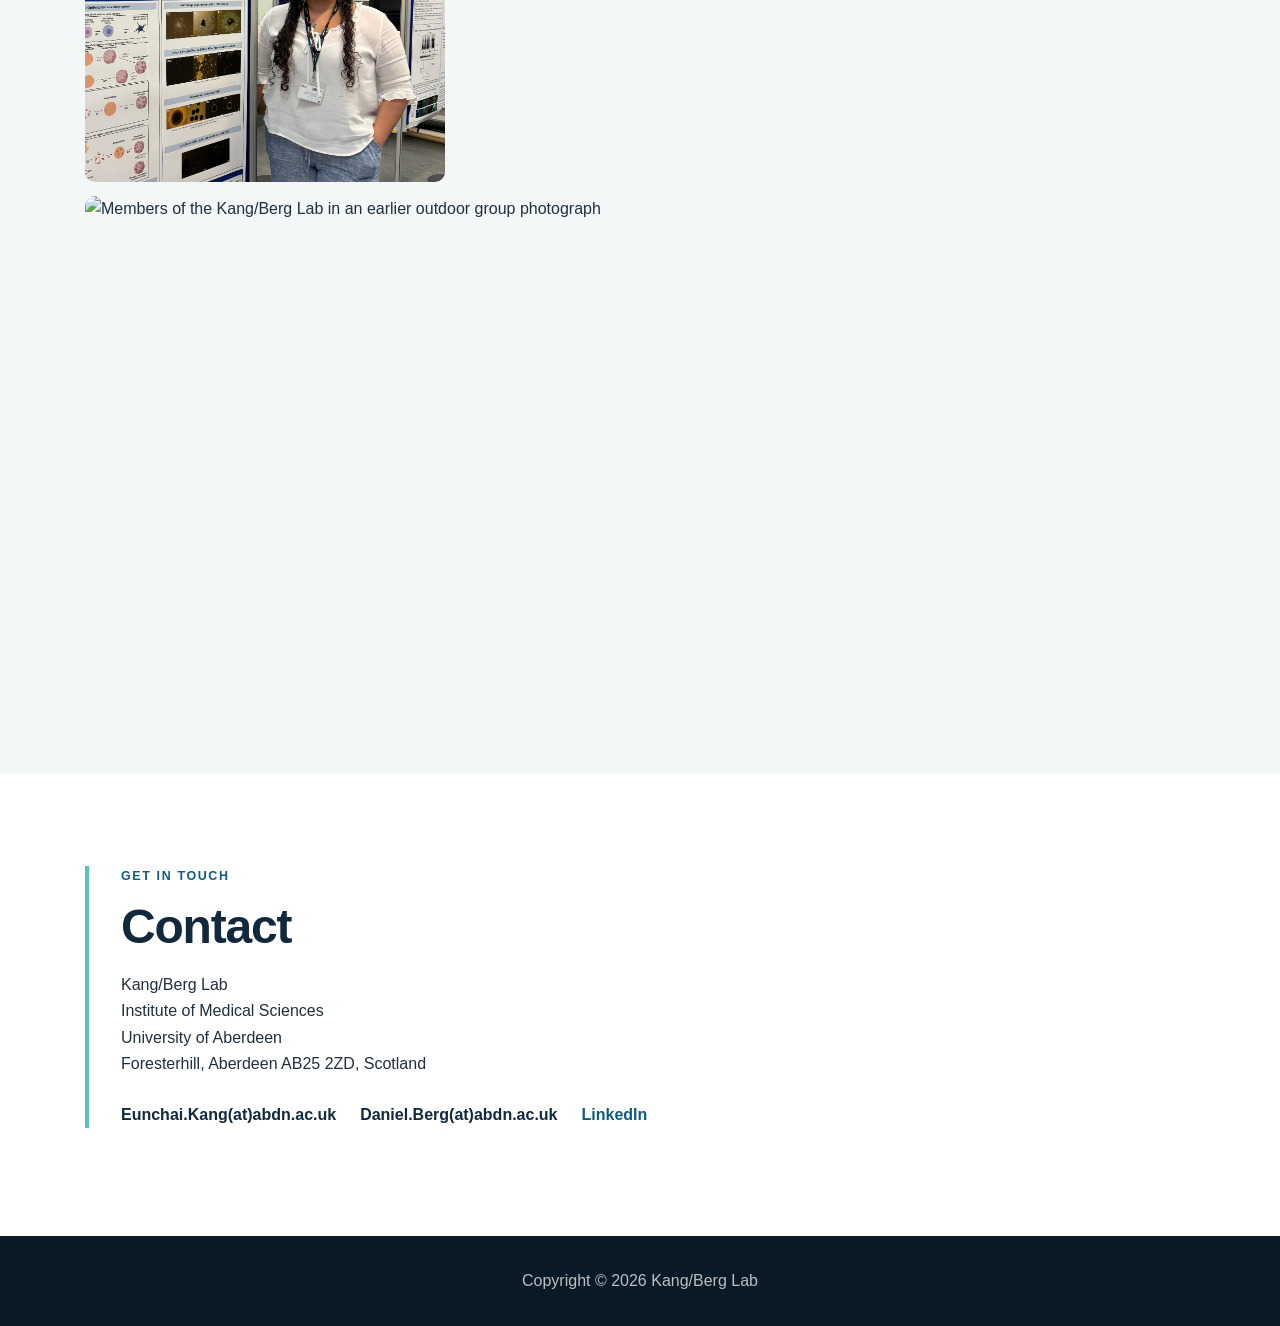
==== commit c086aed2: "Add Rhea Sabharwal and standardise team research focus subtitles" ====
--- a/index.html
+++ b/index.html
@@ -332,7 +332,7 @@
           <img src="./img/Picture_Eunchai.png" alt="Eunchai Kang">
           <div>
             <h4>Eunchai Kang</h4>
-            <p>Group Leader</p>
+            <p>Group Leader · Human Brain Development</p>
             <details class="person-bio">
               <summary>Read biography</summary>
               <p>Eunchai is a developmental neuroscientist. Her research uses human stem cell-derived models to investigate cortical development, neurogenesis and how environmental influences alter the developing brain.</p>
@@ -344,7 +344,7 @@
           <img src="./img/tom.png" alt="Daniel A. Berg">
           <div>
             <h4>Daniel A. Berg</h4>
-            <p>Group Leader</p>
+            <p>Group Leader · Neural Stem Cells</p>
             <details class="person-bio">
               <summary>Read biography</summary>
               <p>Daniel is a developmental neuroscientist. His research focuses on neural stem cells, hippocampal development and adult neurogenesis, combining human tissue with advanced 3D experimental models.</p>
@@ -360,10 +360,10 @@
           <img src="./img/Rickard.jpeg" alt="Richard Gyuris">
           <div>
             <h4>Richard Gyuris</h4>
-            <p>Research Technician · Joined 2024</p>
-            <details class="person-bio">
-              <summary>Read biography</summary>
-              <p>Richard is a Research Technician at the Institute of Medical Sciences, University of Aberdeen. He completed a bachelor's degree in Cell and Molecular Biology at the University of Szeged, Hungary, and a master's degree in Molecular Medicine at the University of Aberdeen. His experience includes RNA, DNA and protein work, histology, microscopy, tissue culture and work with laboratory animals.</p>
+            <p>Research Technician · Cell &amp; Molecular Biology</p>
+            <details class="person-bio">
+              <summary>Read biography</summary>
+              <p>Richard joined the Kang/Berg Lab in 2024 and is a Research Technician at the Institute of Medical Sciences, University of Aberdeen. He completed a bachelor's degree in Cell and Molecular Biology at the University of Szeged, Hungary, and a master's degree in Molecular Medicine at the University of Aberdeen. His experience includes RNA, DNA and protein work, histology, microscopy, tissue culture and work with laboratory animals.</p>
               <p>Richard aims to continue broadening his knowledge and technical skills. Outside work, he enjoys hiking, gardening, aquascaping and keeping exotic pets.</p>
             </details>
           </div>
@@ -372,7 +372,7 @@
           <img src="./img/parniyan-najafi.png" alt="Parniyan Najafi">
           <div>
             <h4>Parniyan Najafi</h4>
-            <p>Research Technician · Joined October 2026</p>
+            <p>Research Technician · Molecular Biology</p>
             <details class="person-bio">
               <summary>Read biography</summary>
               <p>Parniyan joined the Kang/Berg Lab as a Research Technician in October 2026. She holds an MSc in Microbiology from the University of Aberdeen and a BSc in Medical Laboratory Science. Her background includes molecular biology, microbiology and clinical laboratory work. She contributes to the lab's research on human brain development while developing her experience with stem cell and organoid models.</p>
@@ -384,10 +384,10 @@
           <img src="./img/Nisha.jpg" alt="Nisha Vincy Jose">
           <div>
             <h4>Nisha Vincy Jose</h4>
-            <p>Research Fellow · Joined 2026</p>
-            <details class="person-bio">
-              <summary>Read biography</summary>
-              <p>Nisha is a neuroscientist and Postdoctoral Research Fellow at the University of Aberdeen with over 12 years of research experience spanning neuroscience, immunology, microbiology and the therapeutic microbiome. Her current research focuses on developing human cellular models of brain ageing and neurodegeneration using iPSC-derived neural cells and investigating the molecular mechanisms of cellular senescence.</p>
+            <p>Research Fellow · Brain Ageing &amp; Senescence</p>
+            <details class="person-bio">
+              <summary>Read biography</summary>
+              <p>Nisha joined the Kang/Berg Lab in 2026. She is a neuroscientist and Postdoctoral Research Fellow at the University of Aberdeen with over 12 years of research experience spanning neuroscience, immunology, microbiology and the therapeutic microbiome. Her current research focuses on developing human cellular models of brain ageing and neurodegeneration using iPSC-derived neural cells and investigating the molecular mechanisms of cellular senescence.</p>
               <p>Having worked in both academia and industry, Nisha has extensive experience in experimental design, cell culture, microscopy, flow cytometry, qPCR, immunocytochemistry, ELISA and image analysis. She has a strong interest in translational neuroscience and age-related neurological disorders.</p>
             </details>
           </div>
@@ -397,7 +397,7 @@
           <img src="./img/muhammad.jpg" alt="Muhammad Z. K. Assir">
           <div>
             <h4>Muhammad Z. K. Assir, MD, PhD</h4>
-            <p>Research Fellow · Stem Cell Biologist</p>
+            <p>Research Fellow · Stem Cell Biology</p>
             <details class="person-bio">
               <summary>Read biography</summary>
               <p>Assir is a stem cell biologist driven by a simple but ambitious goal: to build better, and perhaps bigger, brains in the lab. His research focuses on developing and refining human stem cell-based models to understand brain development and disease, with a particular interest in creating new systems and pushing experimental boundaries.</p>
@@ -410,7 +410,7 @@
           <img src="./img/David.jpg" alt="David Wragg">
           <div>
             <h4>David Wragg, PhD</h4>
-            <p>Research Fellow · Computational Biologist</p>
+            <p>Research Fellow · Computational Genomics</p>
             <details class="person-bio">
               <summary>Read biography</summary>
               <p>David is a computational biologist who joined both the Morgan and Kang/Berg labs in October 2024. He has extensive experience in genomics across a range of species, having worked at the University of Nottingham, INRAE Toulouse and the Roslin Institute. He applies single-cell omics to brain organoids to study neurological disorders.</p>
@@ -422,7 +422,7 @@
           <img src="./img/Holly.JPG" alt="Holly Tennant">
           <div>
             <h4>Holly Tennant</h4>
-            <p>PhD Student · Joined October 2026</p>
+            <p>PhD Student · Hippocampal Vasculature</p>
             <details class="person-bio">
               <summary>Read biography</summary>
               <p>Holly joined the Kang/Berg Lab in October 2026 for her PhD, investigating the morphology and mechanisms of microvascular defects in the hippocampus in spinal muscular atrophy (SMA). She aims to characterise anatomical and functional changes within the hippocampus that can be attributed to blood vessel dysfunction in SMA, using a mouse model with specific Survival Motor Neuron (SMN) loss in endothelial cells.</p>
@@ -436,7 +436,7 @@
           <img src="./img/Sara.jpg" alt="Sara Valkila">
           <div>
             <h4>Sara Valkila</h4>
-            <p>PhD Student · Joined 2024</p>
+            <p>PhD Student · Cortical Interneurons</p>
             <details class="person-bio">
               <summary>Read biography</summary>
               <p>Sara first joined the Kang/Berg Lab in 2022 as an undergraduate student assistant while completing her BSc in Biomedical Sciences (Anatomy) at the University of Aberdeen. Rooted in her anatomical training, she developed a strong interest in the structural organisation of the brain and how it is shaped during development. As an Amgen Scholar in 2023, Sara completed a summer placement at Ludwig Maximilian University of Munich, where she investigated the link between mutations in a tubulin gene and neurodevelopmental disease.</p>
@@ -449,12 +449,24 @@
           <img src="./img/Gaby.jpg" alt="Gaby Crawford">
           <div>
             <h4>Gabriella Crawford</h4>
-            <p>PhD Student · Joined 2023</p>
+            <p>PhD Student · Neuroimmune Interactions</p>
             <details class="person-bio">
               <summary>Read biography</summary>
               <p>Gaby joined the Kang/Berg Lab in 2023 for her PhD, using iPSC-derived brain organoids to investigate neuroimmune interactions in neurodevelopmental and neurodegenerative conditions. She aims to develop brain organoid cultures incorporating microglia and vasculature to better represent the human brain.</p>
               <p>Before moving to Aberdeen, Gaby rowed competitively for 12 years and represented the University of Alabama while completing her BSc in Biology. She later completed an MSc in Stem Cell Technology and Regenerative Medicine at the University of Nottingham, where she discovered her interest in stem cells and organoid culture. In 2022, she worked in industry as a Research Scientist at Histologix before returning to academia.</p>
               <p>Outside the lab, Gaby enjoys walking along Aberdeen beach, lifting at the gym and cooking, particularly trying to recreate her mum's authentic Mexican food.</p>
+            </details>
+          </div>
+        </article>
+        <article class="person-card">
+          <img src="./img/Rhea.jpeg" alt="Rhea Sabharwal">
+          <div>
+            <h4>Rhea Sabharwal</h4>
+            <p>MRes Student · Endothelial Cell Senescence</p>
+            <details class="person-bio">
+              <summary>Read biography</summary>
+              <p>Rhea is an MRes student in the Kang/Berg Lab. Her project focuses on mapping mitochondrial morphology and transcriptomic states in senescent human iPSC-derived endothelial cells.</p>
+              <p>She holds an MSc in Medicinal and Biological Chemistry from the University of Edinburgh and a BSc (Hons) in Chemistry from St. Stephen’s College, Delhi. Outside the lab, she enjoys painting, cooking, sketching and reading.</p>
             </details>
           </div>
         </article>
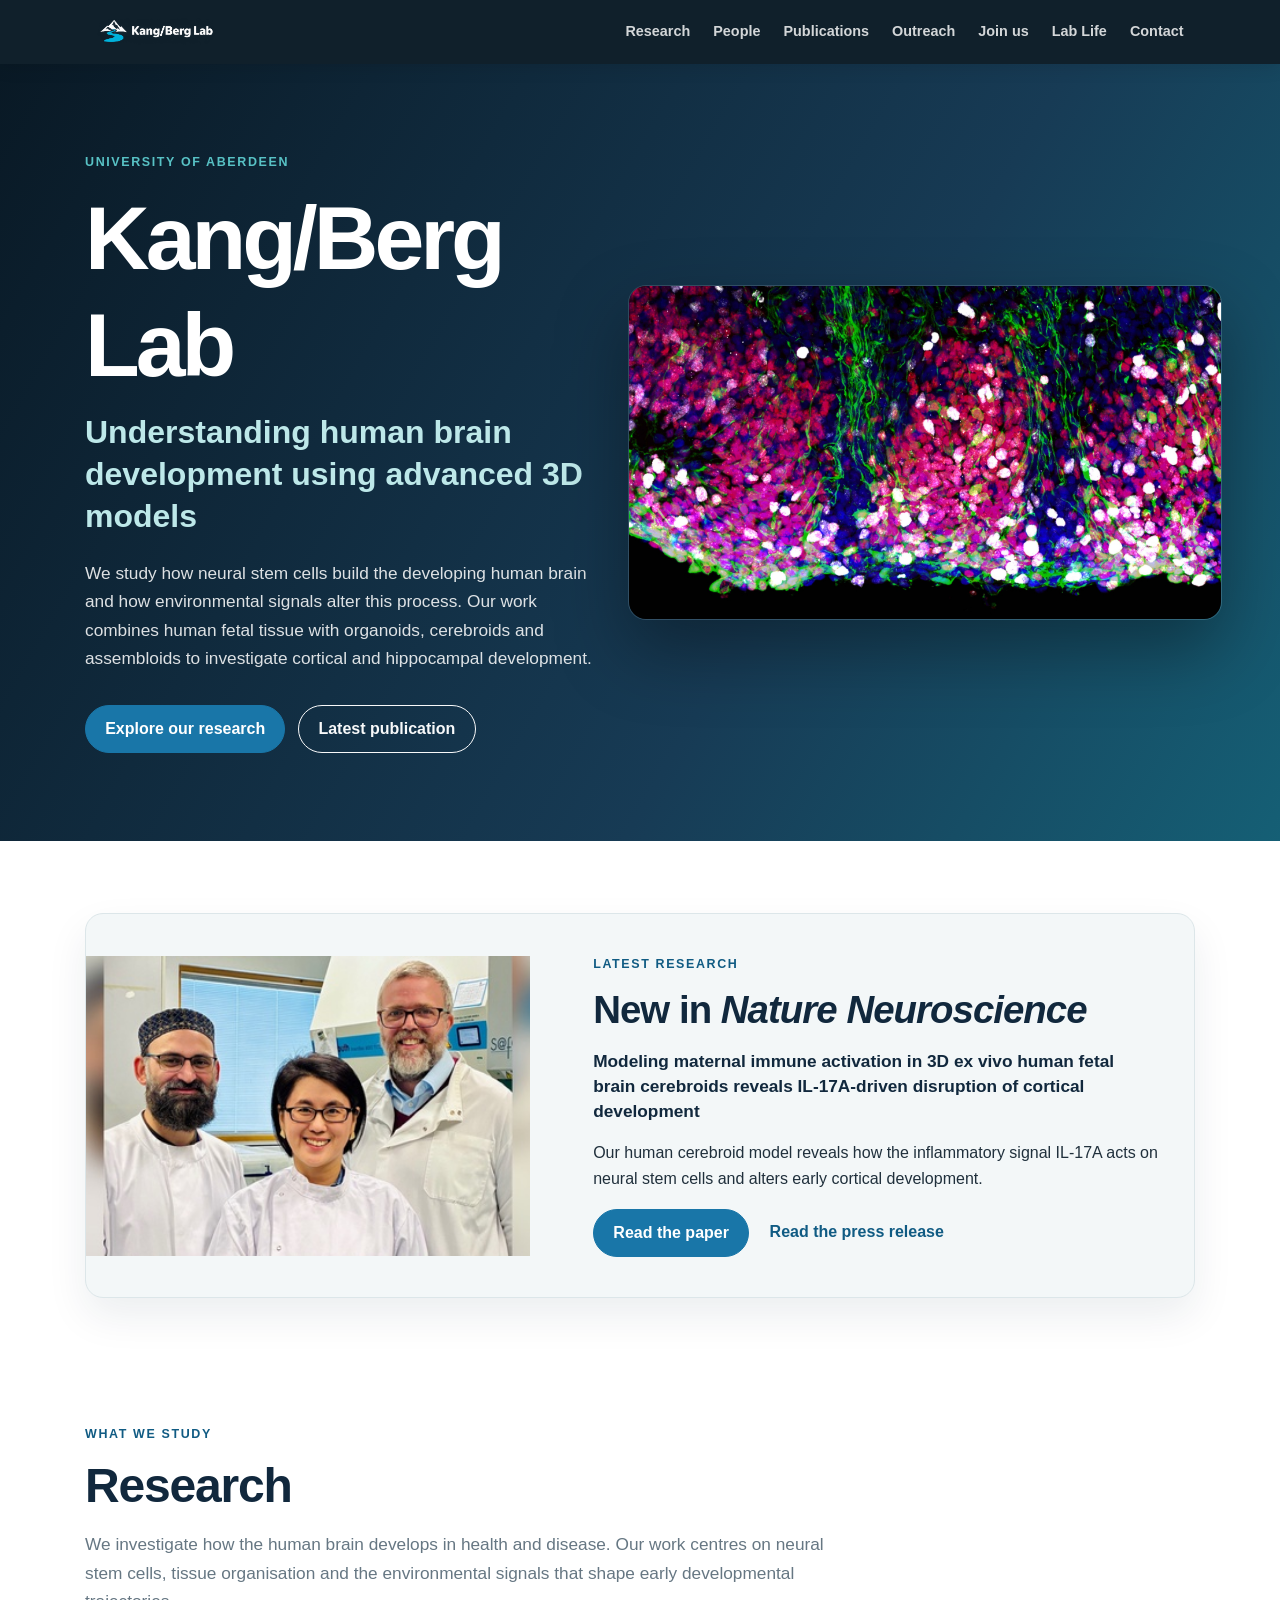
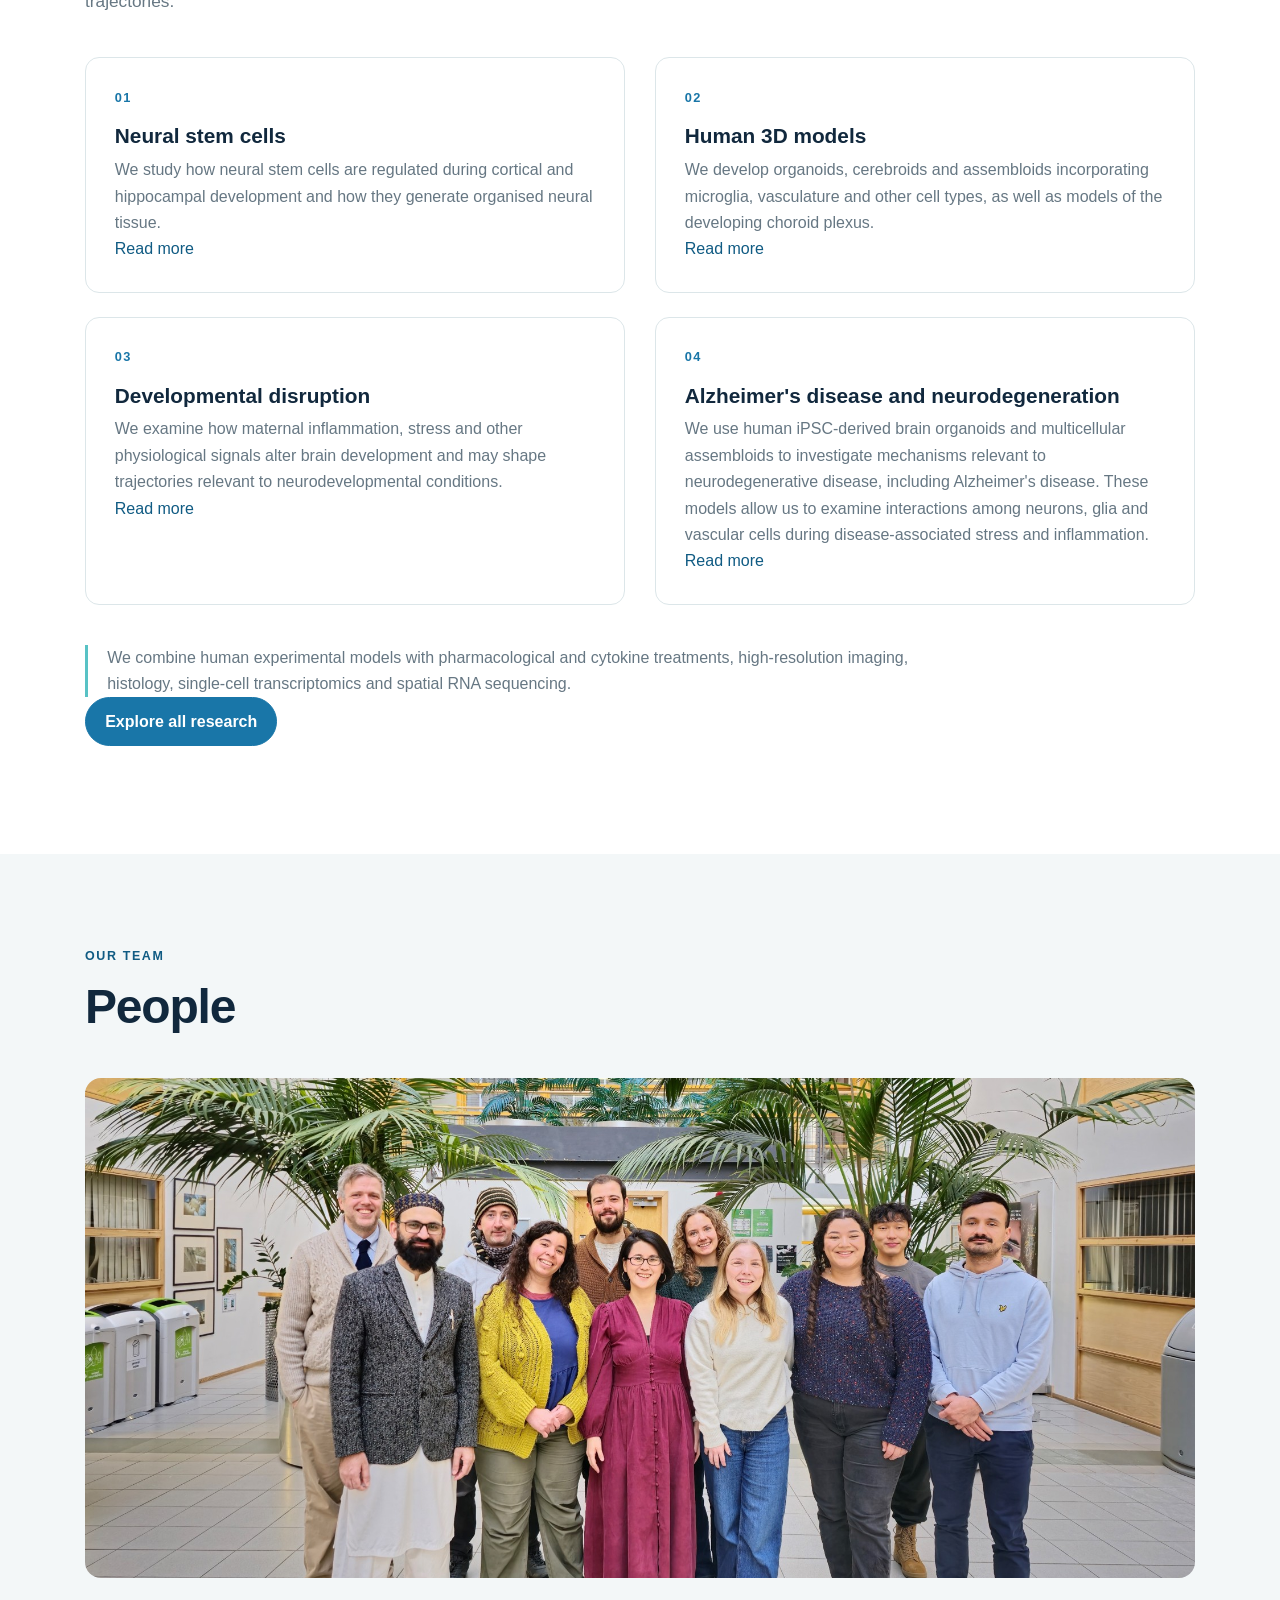
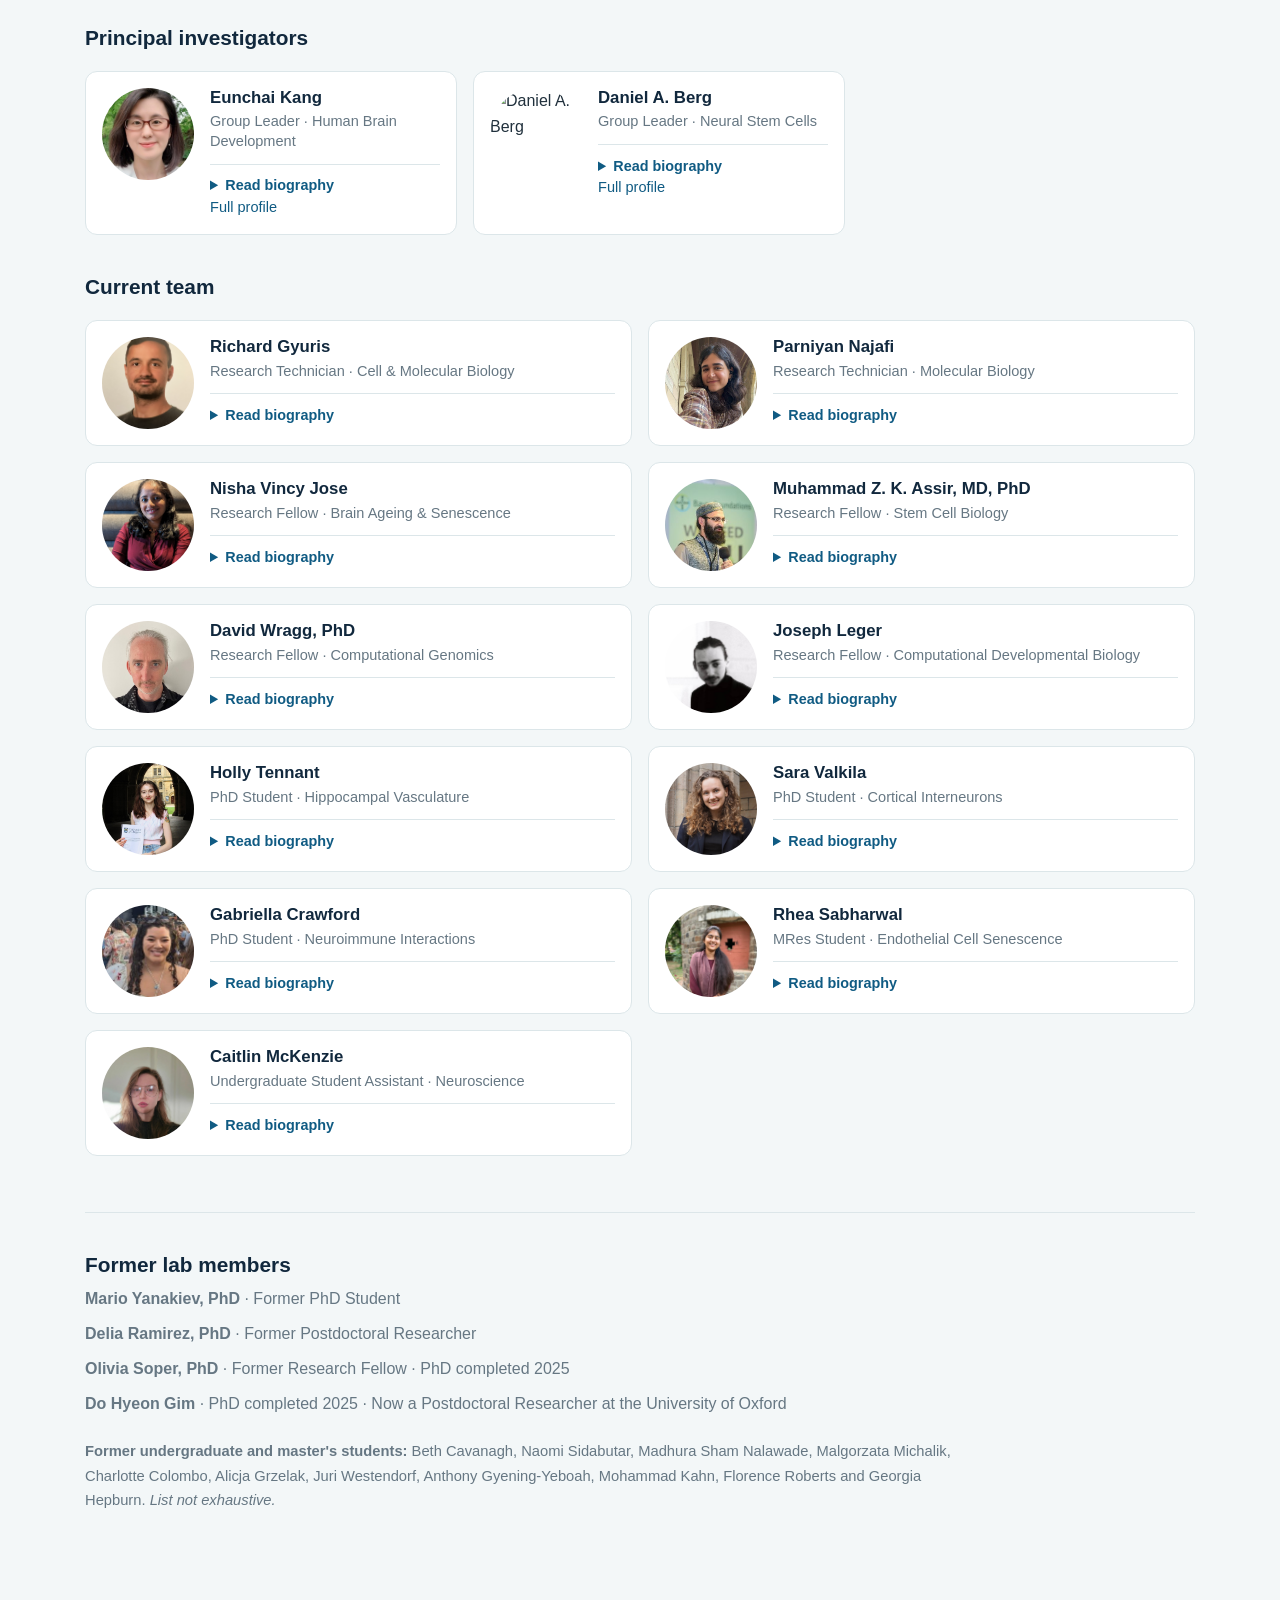
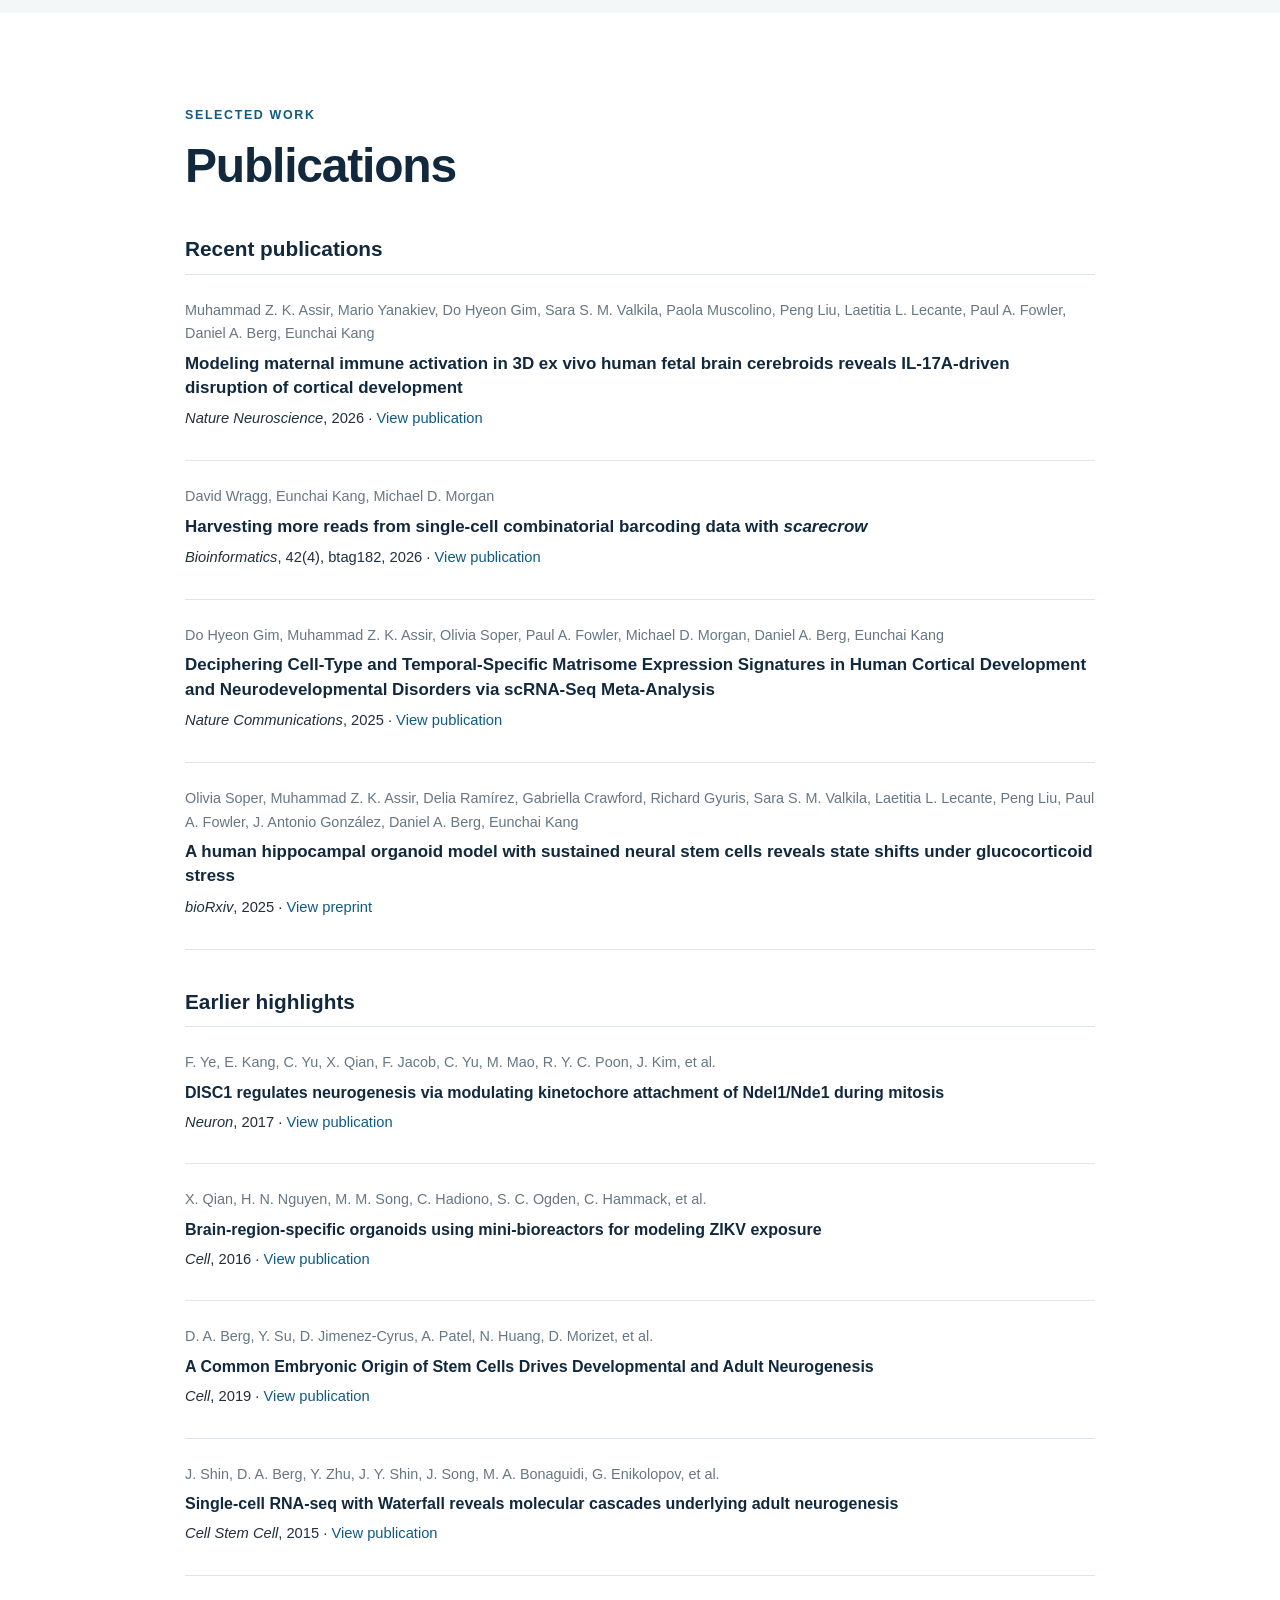
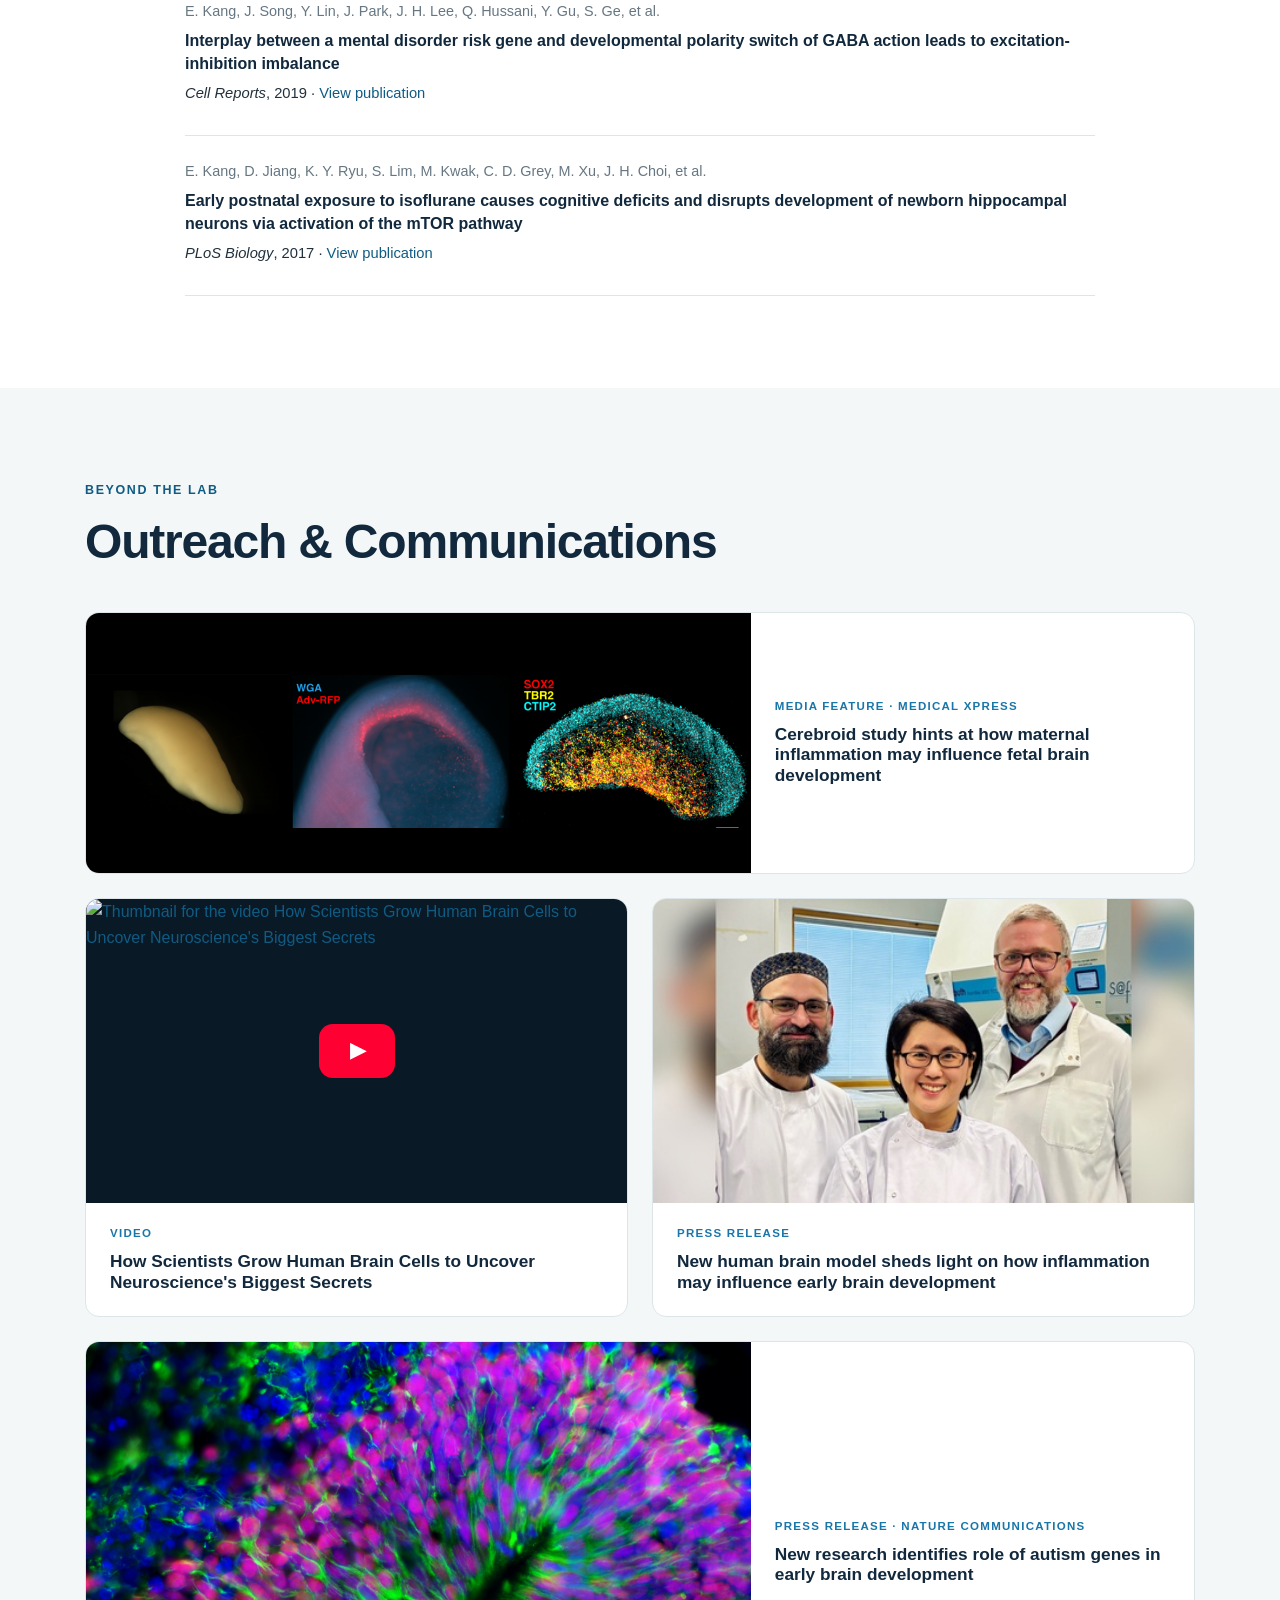
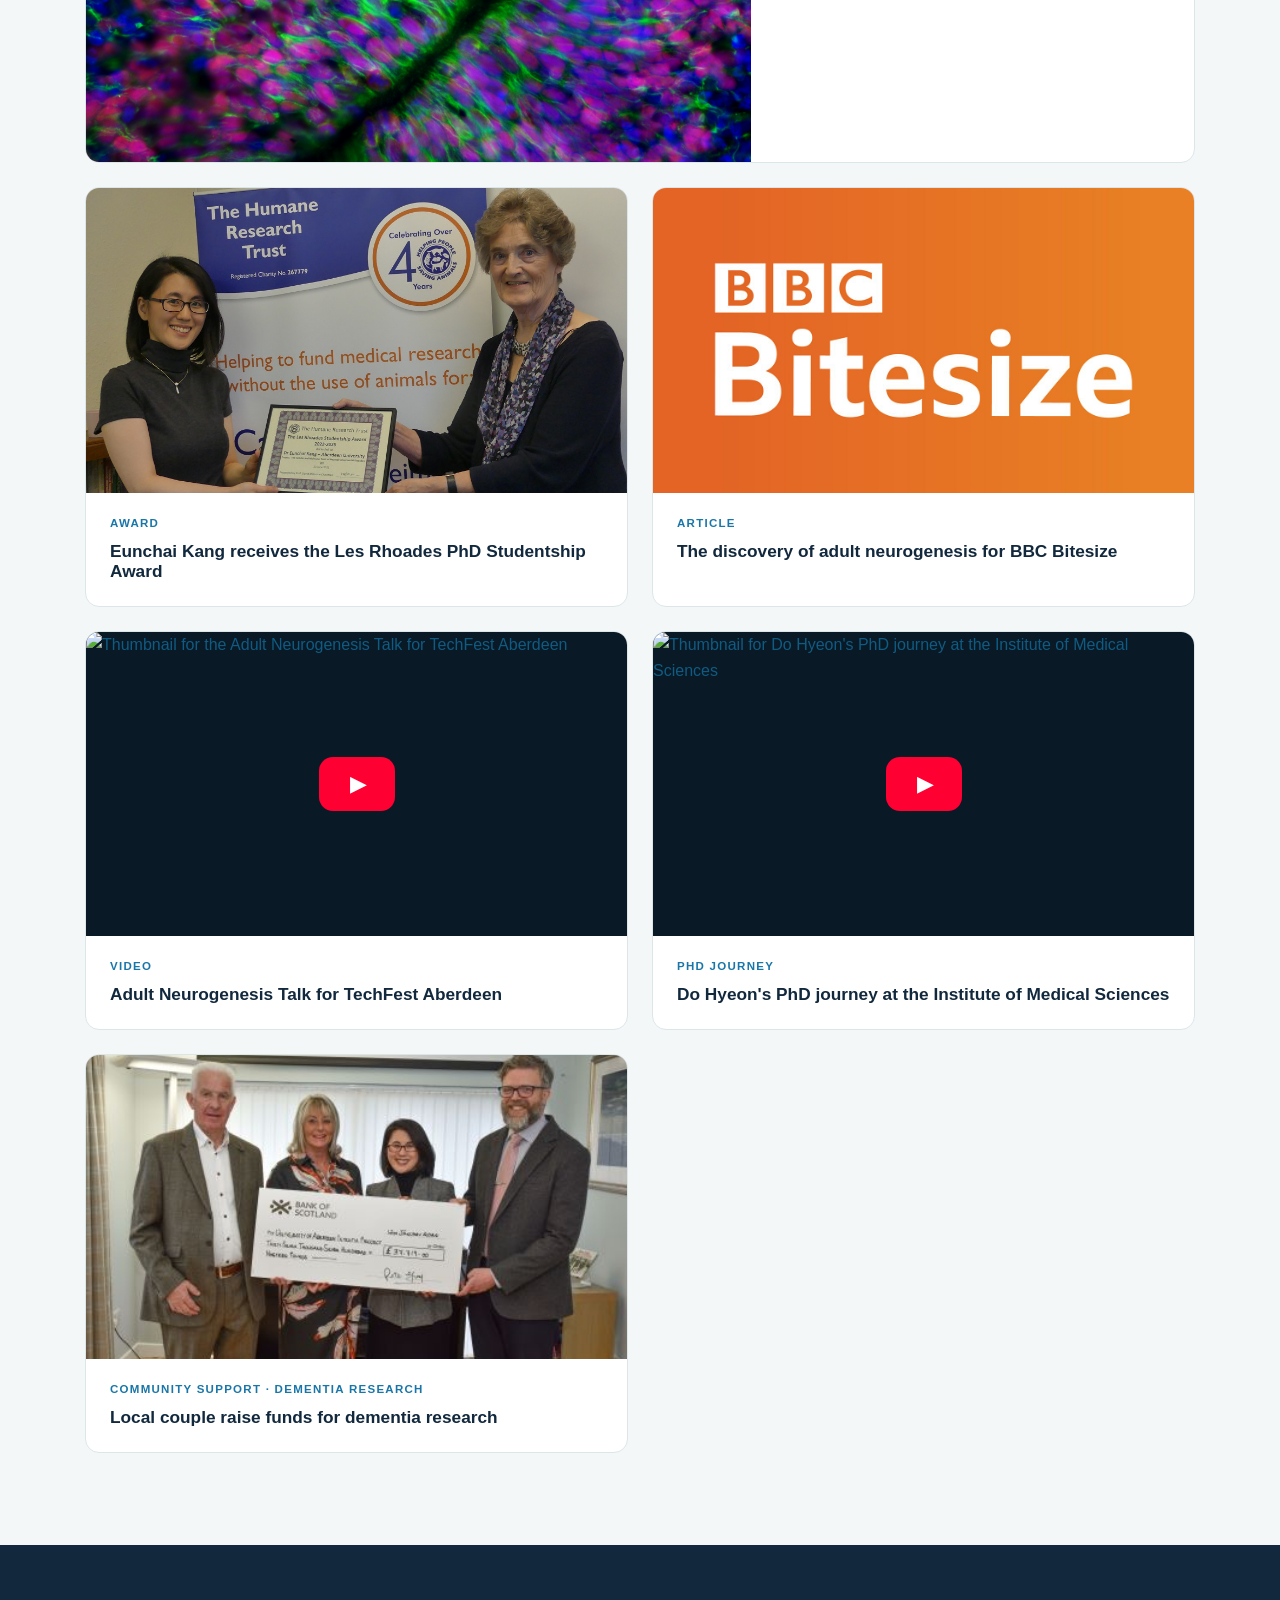
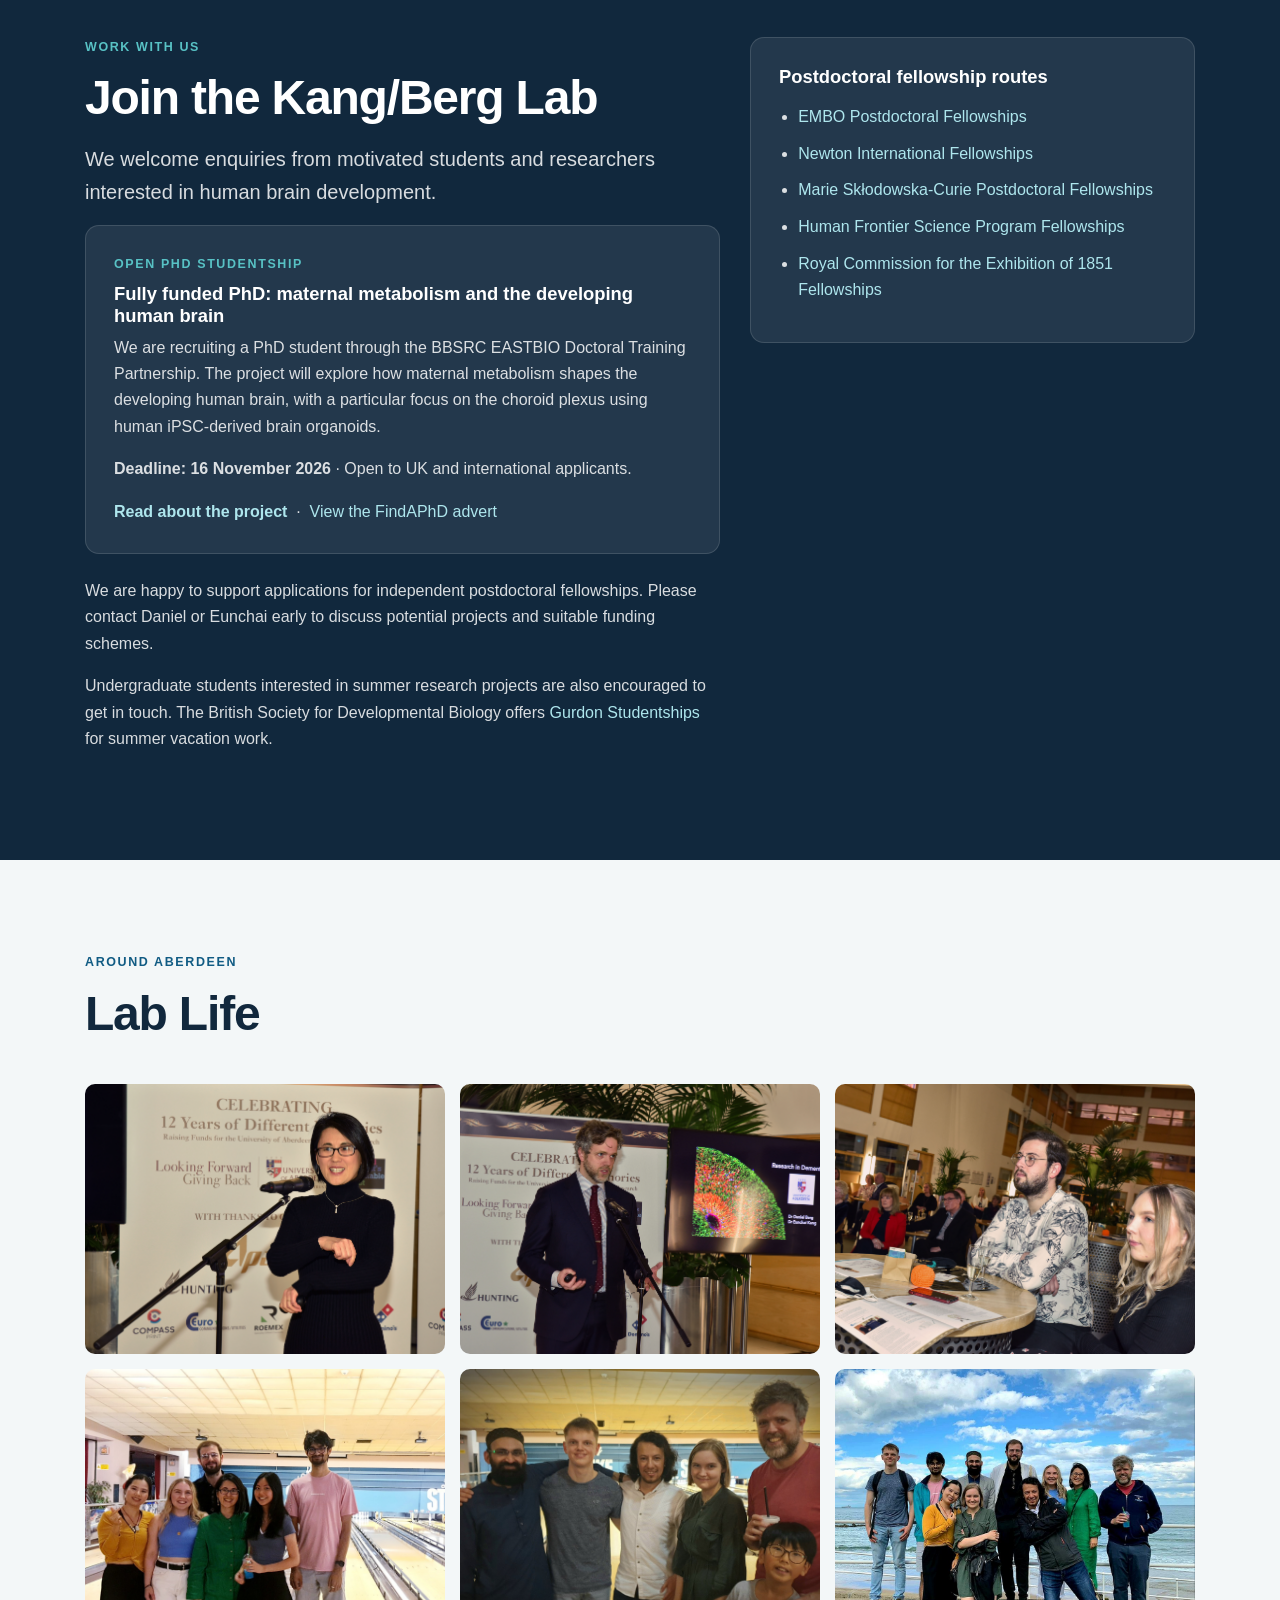
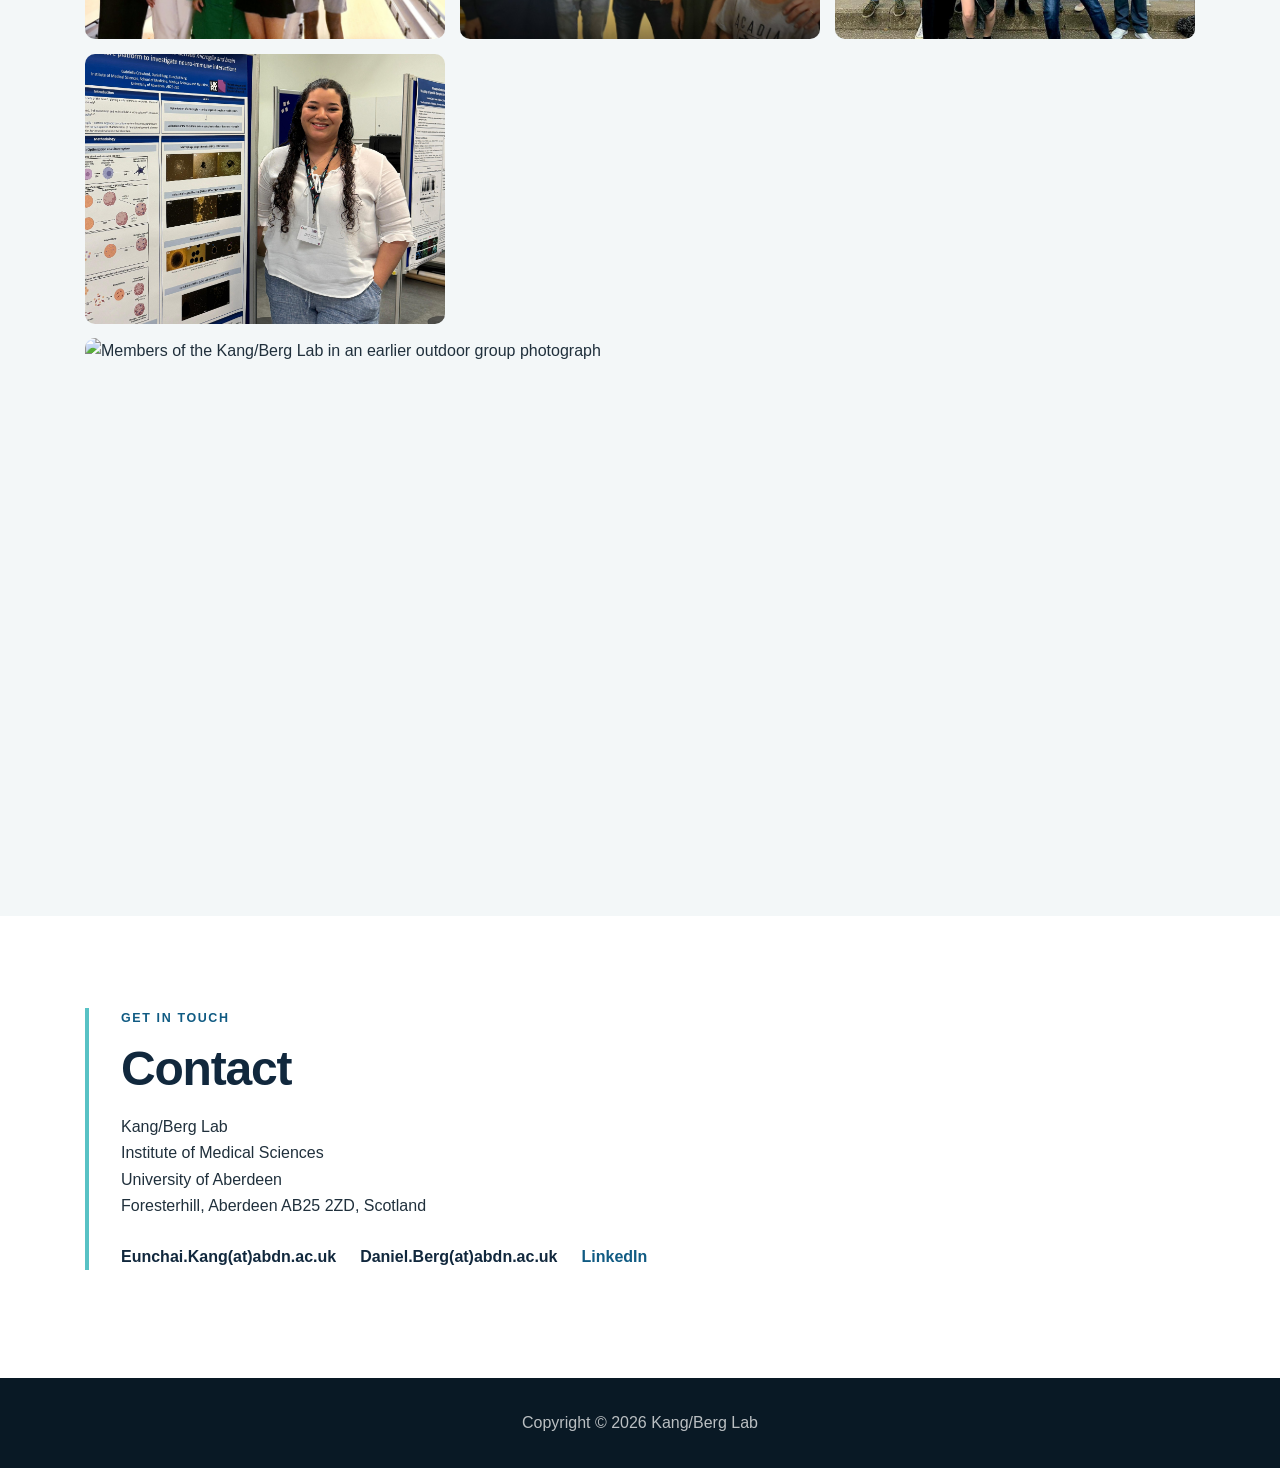
==== commit d81059c1: "Add Joseph Leger to lab team and remove Google Analytics site-wide" ====
--- a/index.html
+++ b/index.html
@@ -37,14 +37,6 @@
   }
   </script>
 
-  <!-- Google tag (gtag.js) -->
-  <script async src="https://www.googletagmanager.com/gtag/js?id=G-5PKBX922J7"></script>
-  <script>
-    window.dataLayer = window.dataLayer || [];
-    function gtag() { dataLayer.push(arguments); }
-    gtag('js', new Date());
-    gtag('config', 'G-5PKBX922J7');
-  </script>
 
   <link rel="icon" type="image/png" href="./img/logo2.png">
   <link href="vendor/bootstrap/css/bootstrap.min.css" rel="stylesheet">
@@ -419,6 +411,18 @@
           </div>
         </article>
         <article class="person-card">
+          <img src="./img/Joseph.jpg" alt="Joseph Leger">
+          <div>
+            <h4>Joseph Leger</h4>
+            <p>Research Fellow · Computational Developmental Biology</p>
+            <details class="person-bio">
+              <summary>Read biography</summary>
+              <p>Joseph is fascinated by developmental phenomena and the study of cell fate as a dynamic process. After studying molecular biology, he specialised in bioinformatics to investigate these mechanisms and deepen our understanding of embryonic development.</p>
+              <p>During his PhD in France, Joseph gained experience studying murine haematopoiesis. He joined the Kang/Berg and Morgan labs in November 2026 to investigate human fetal choroid plexus development using computational approaches.</p>
+            </details>
+          </div>
+        </article>
+        <article class="person-card">
           <img src="./img/Holly.JPG" alt="Holly Tennant">
           <div>
             <h4>Holly Tennant</h4>
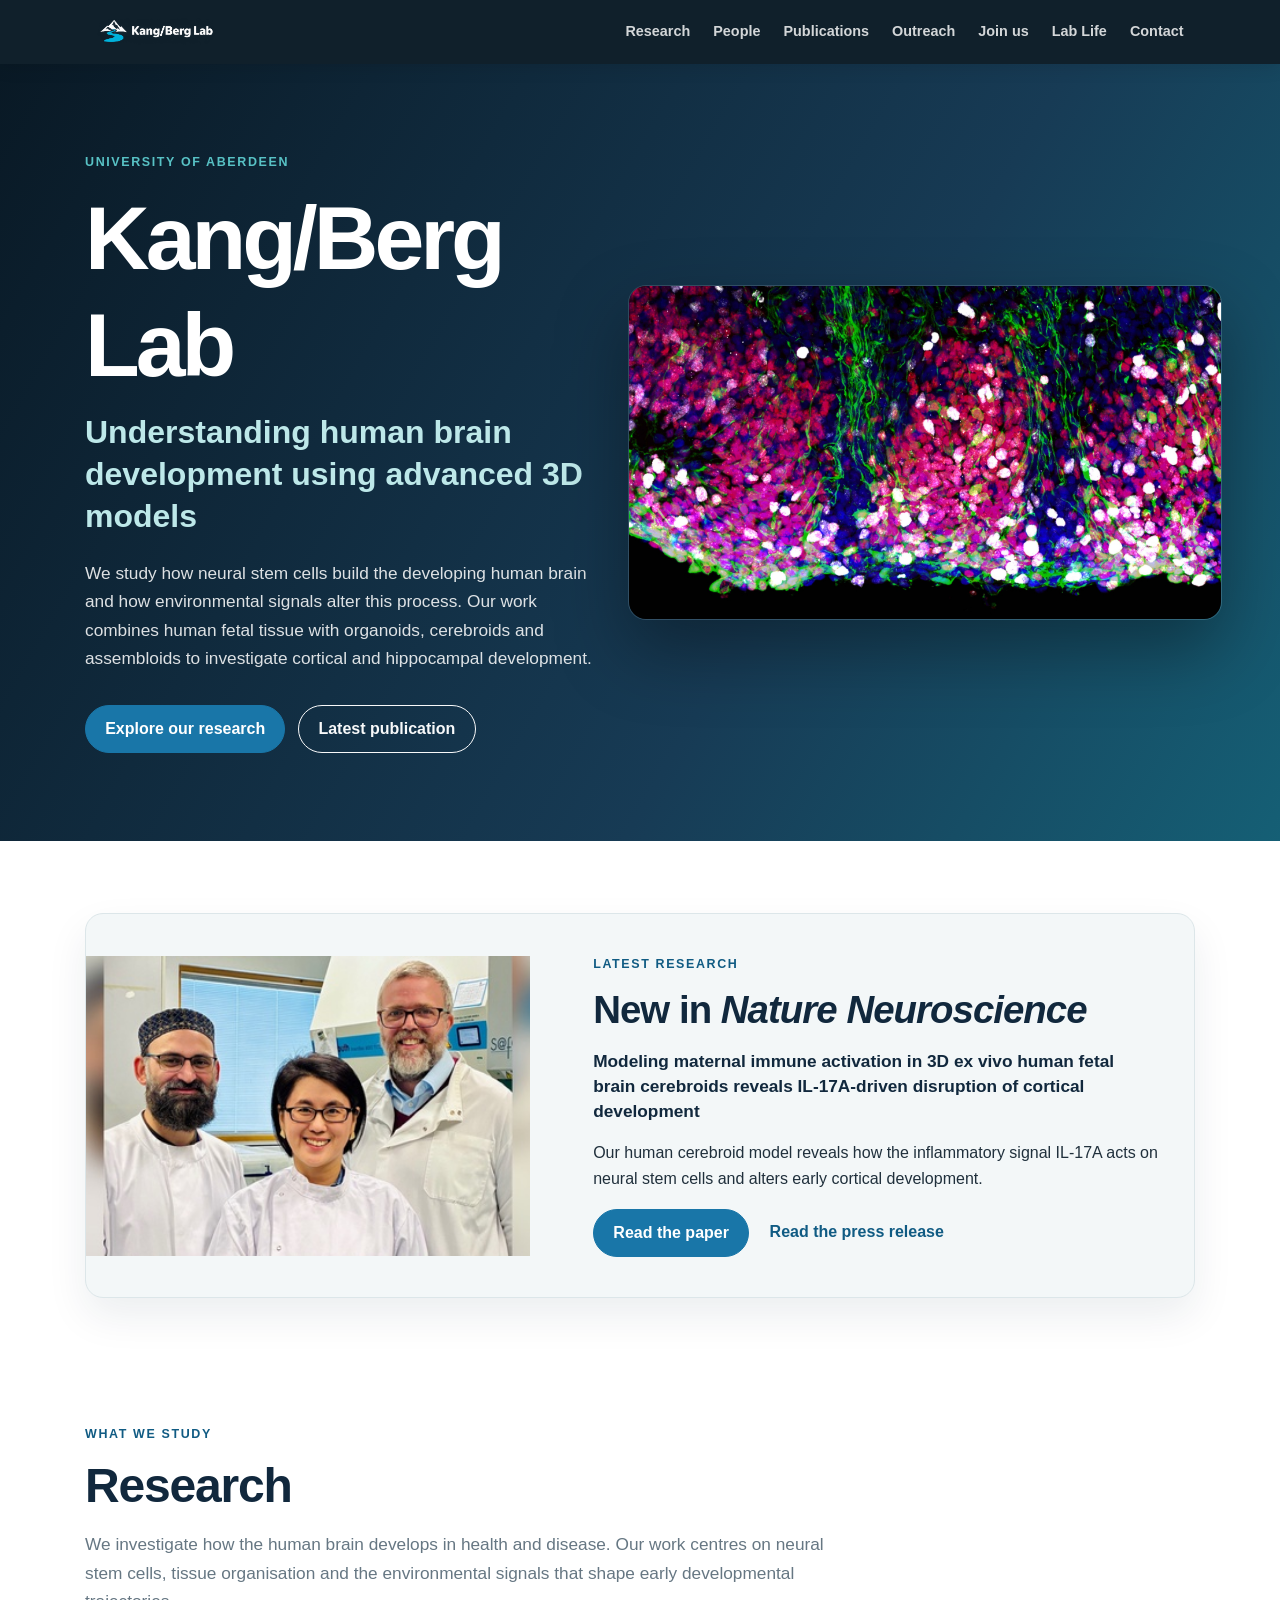
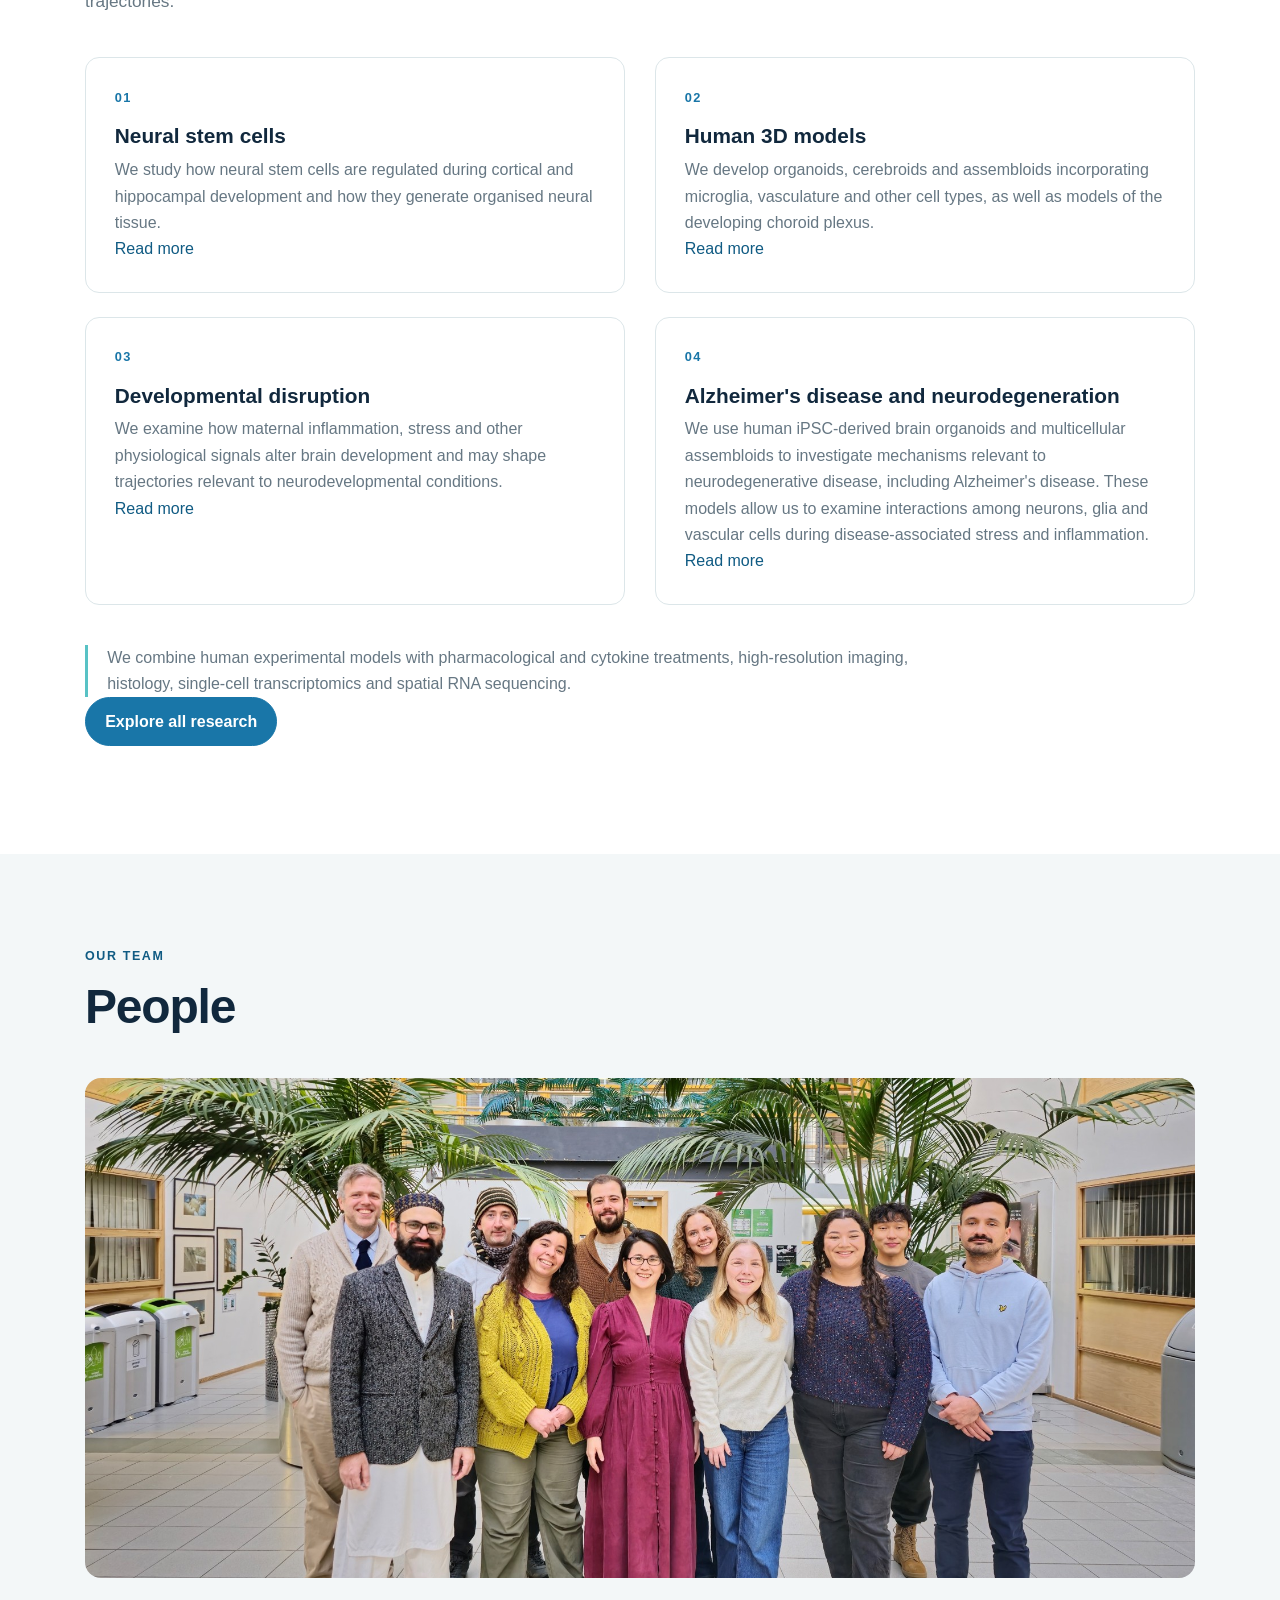
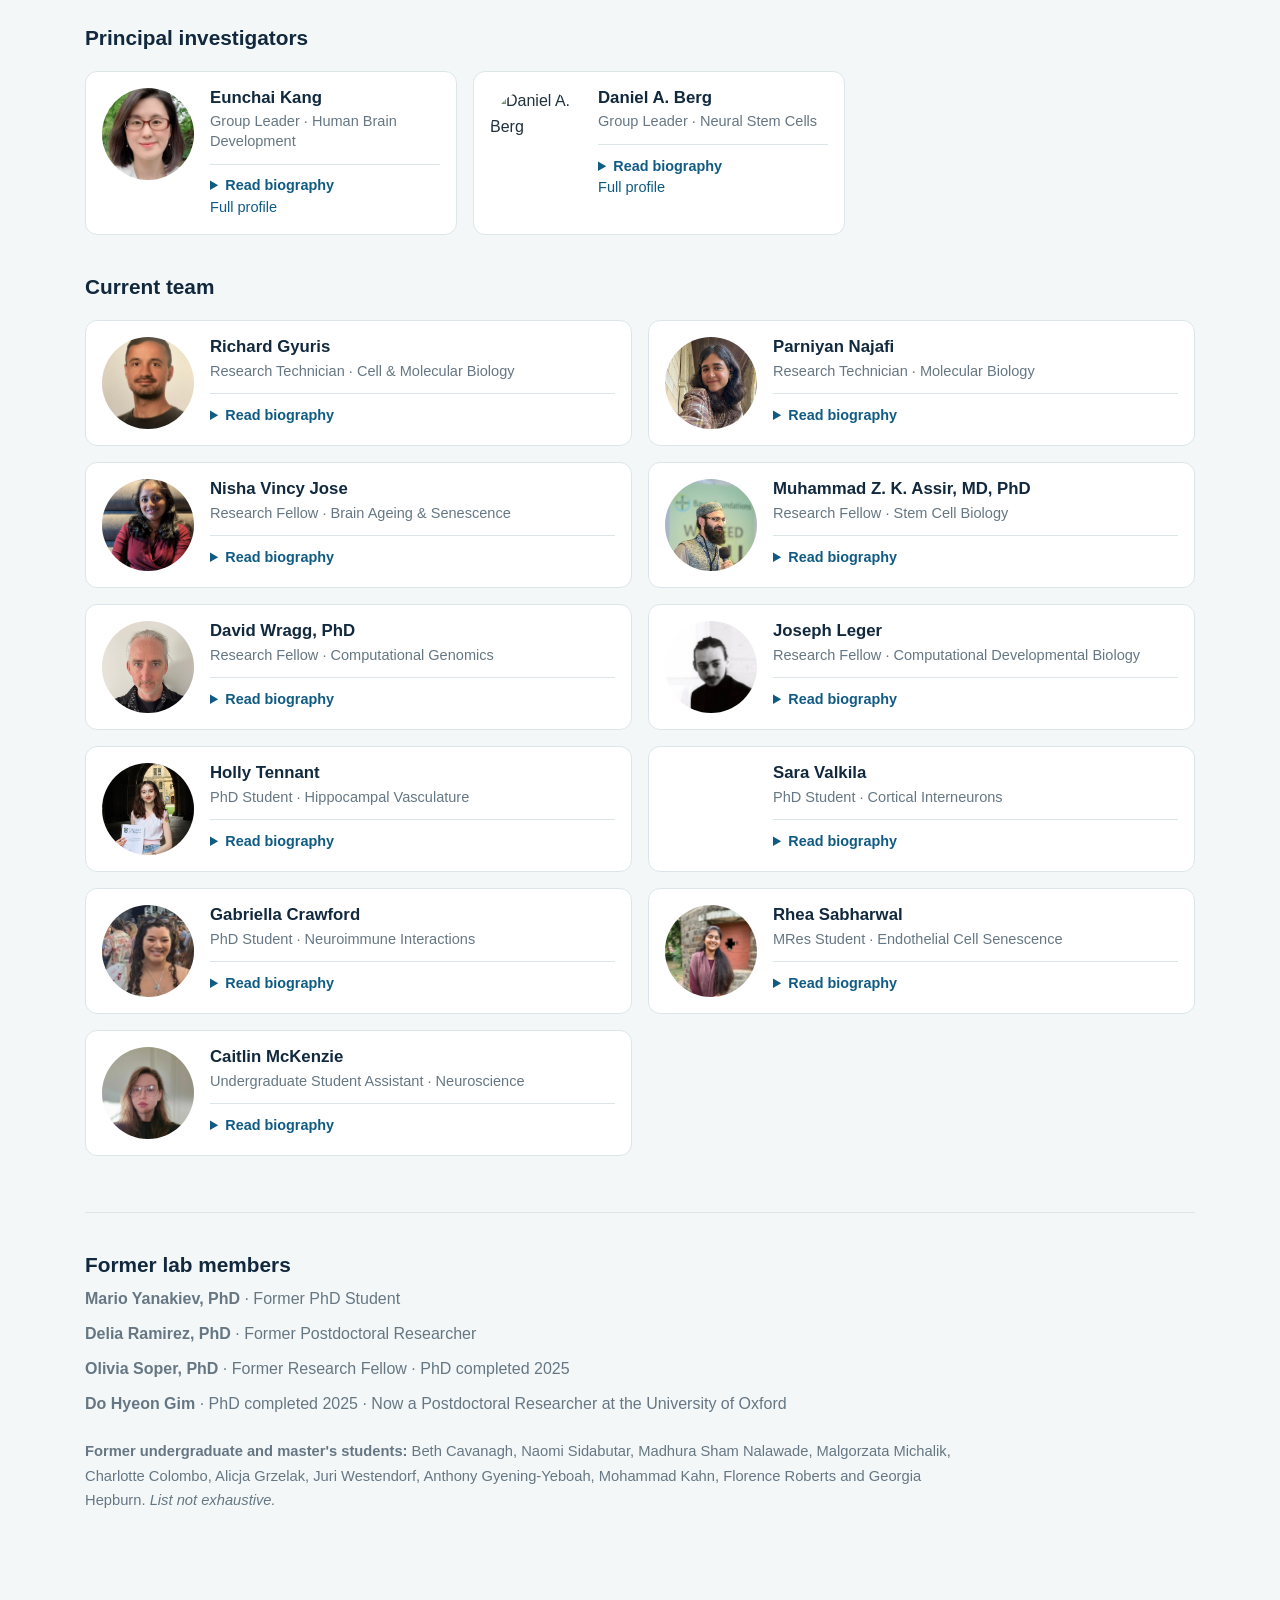
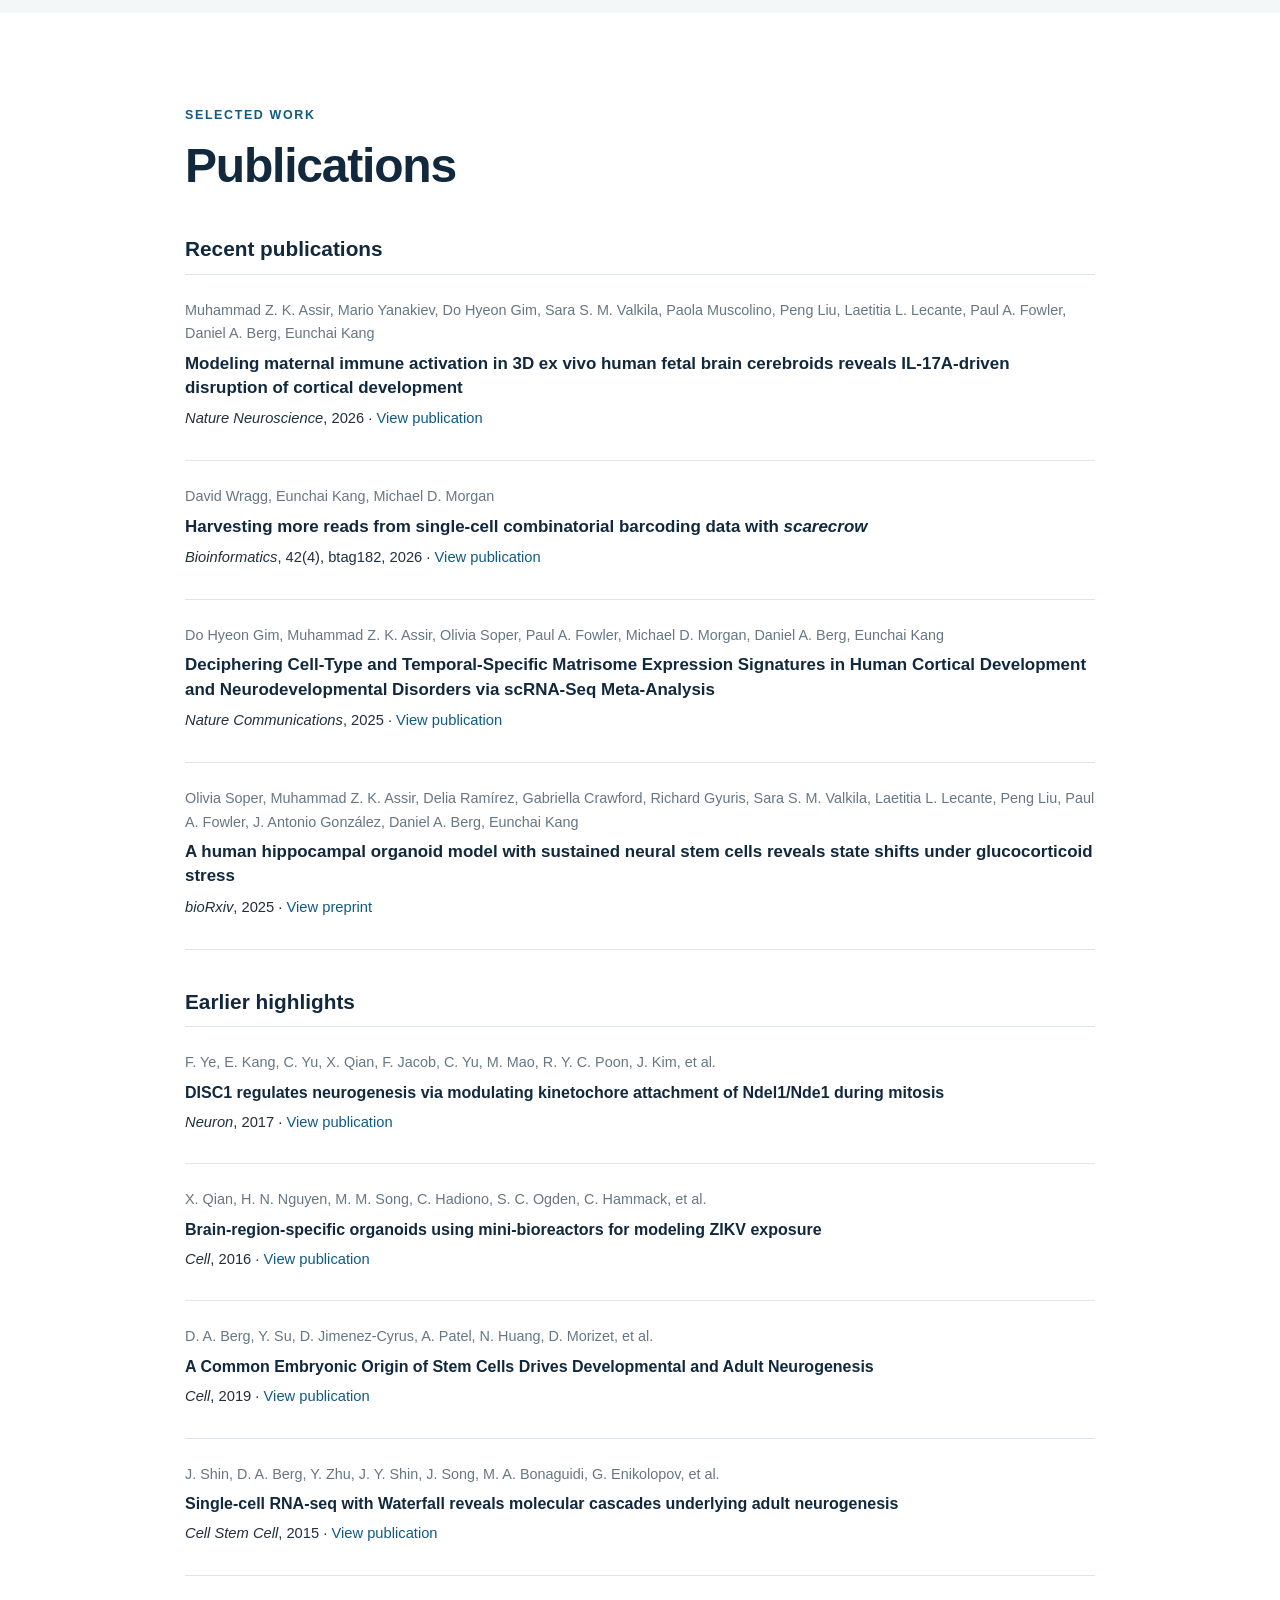
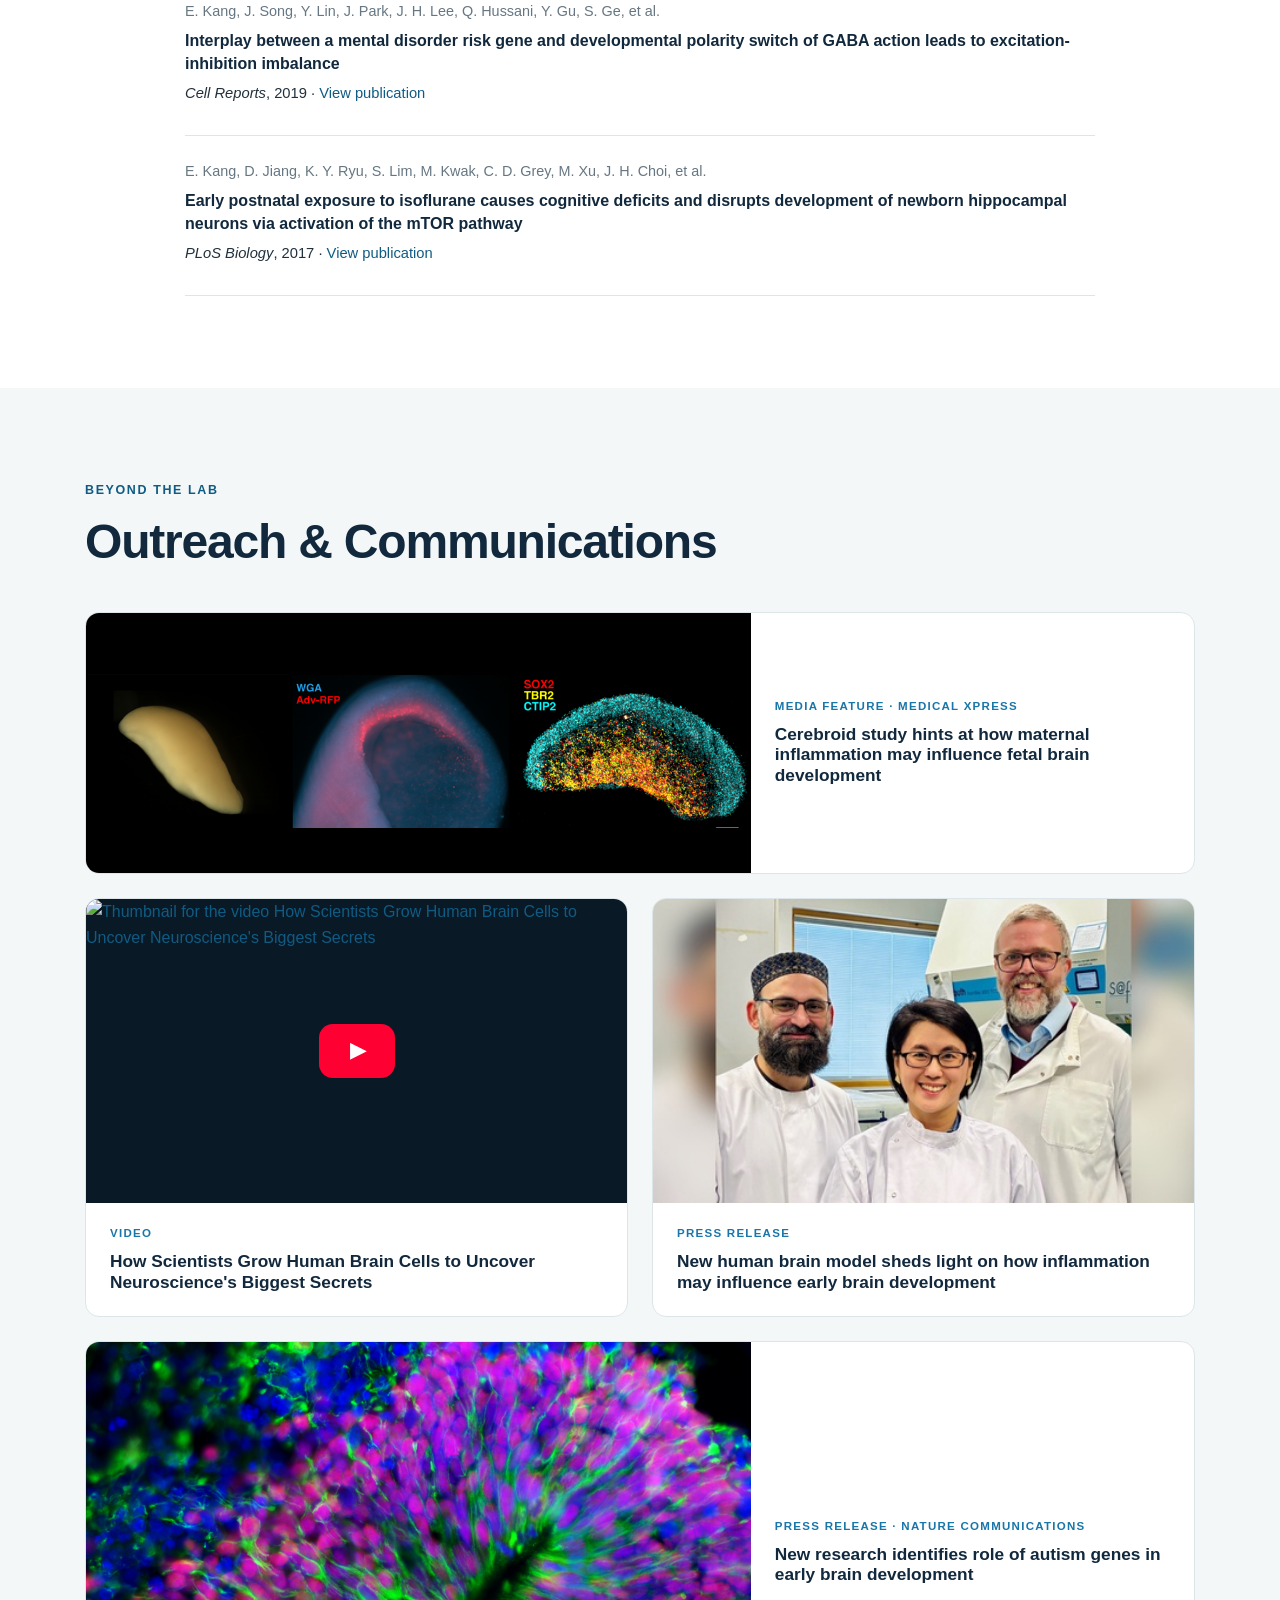
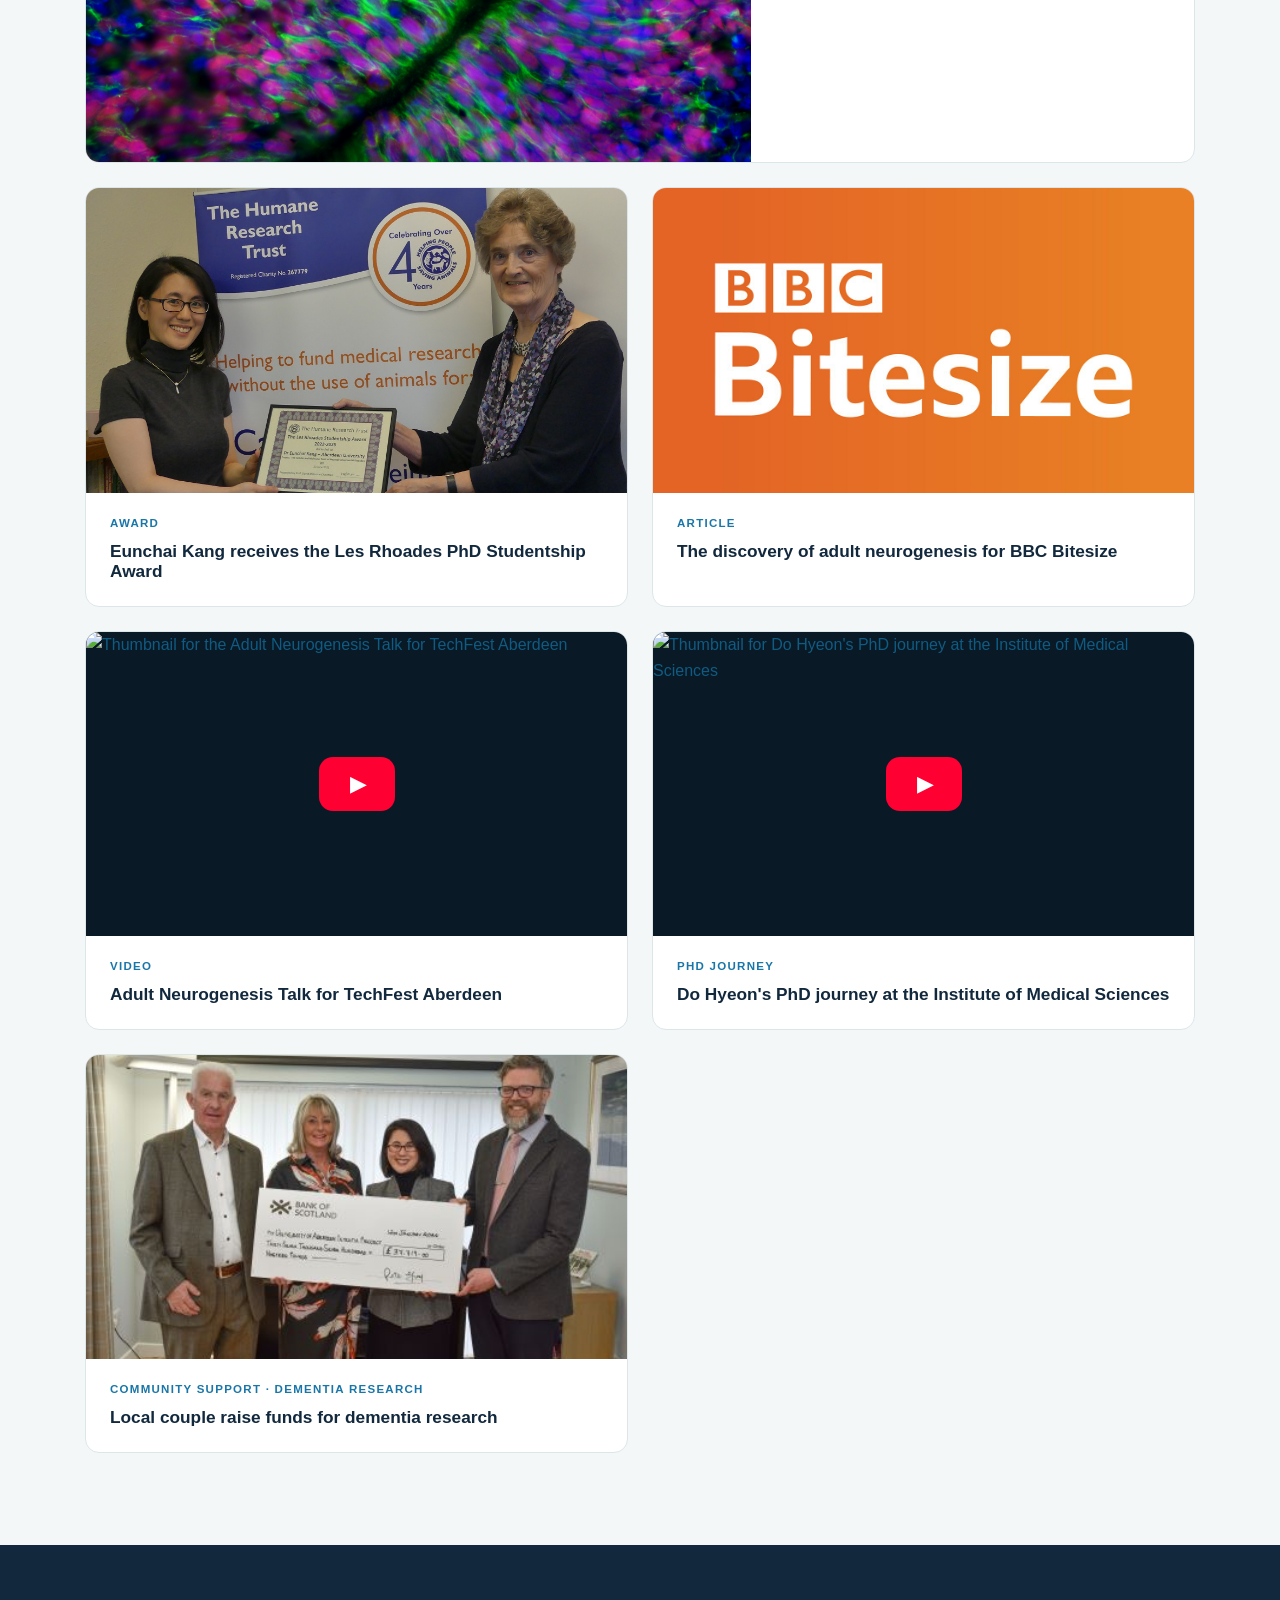
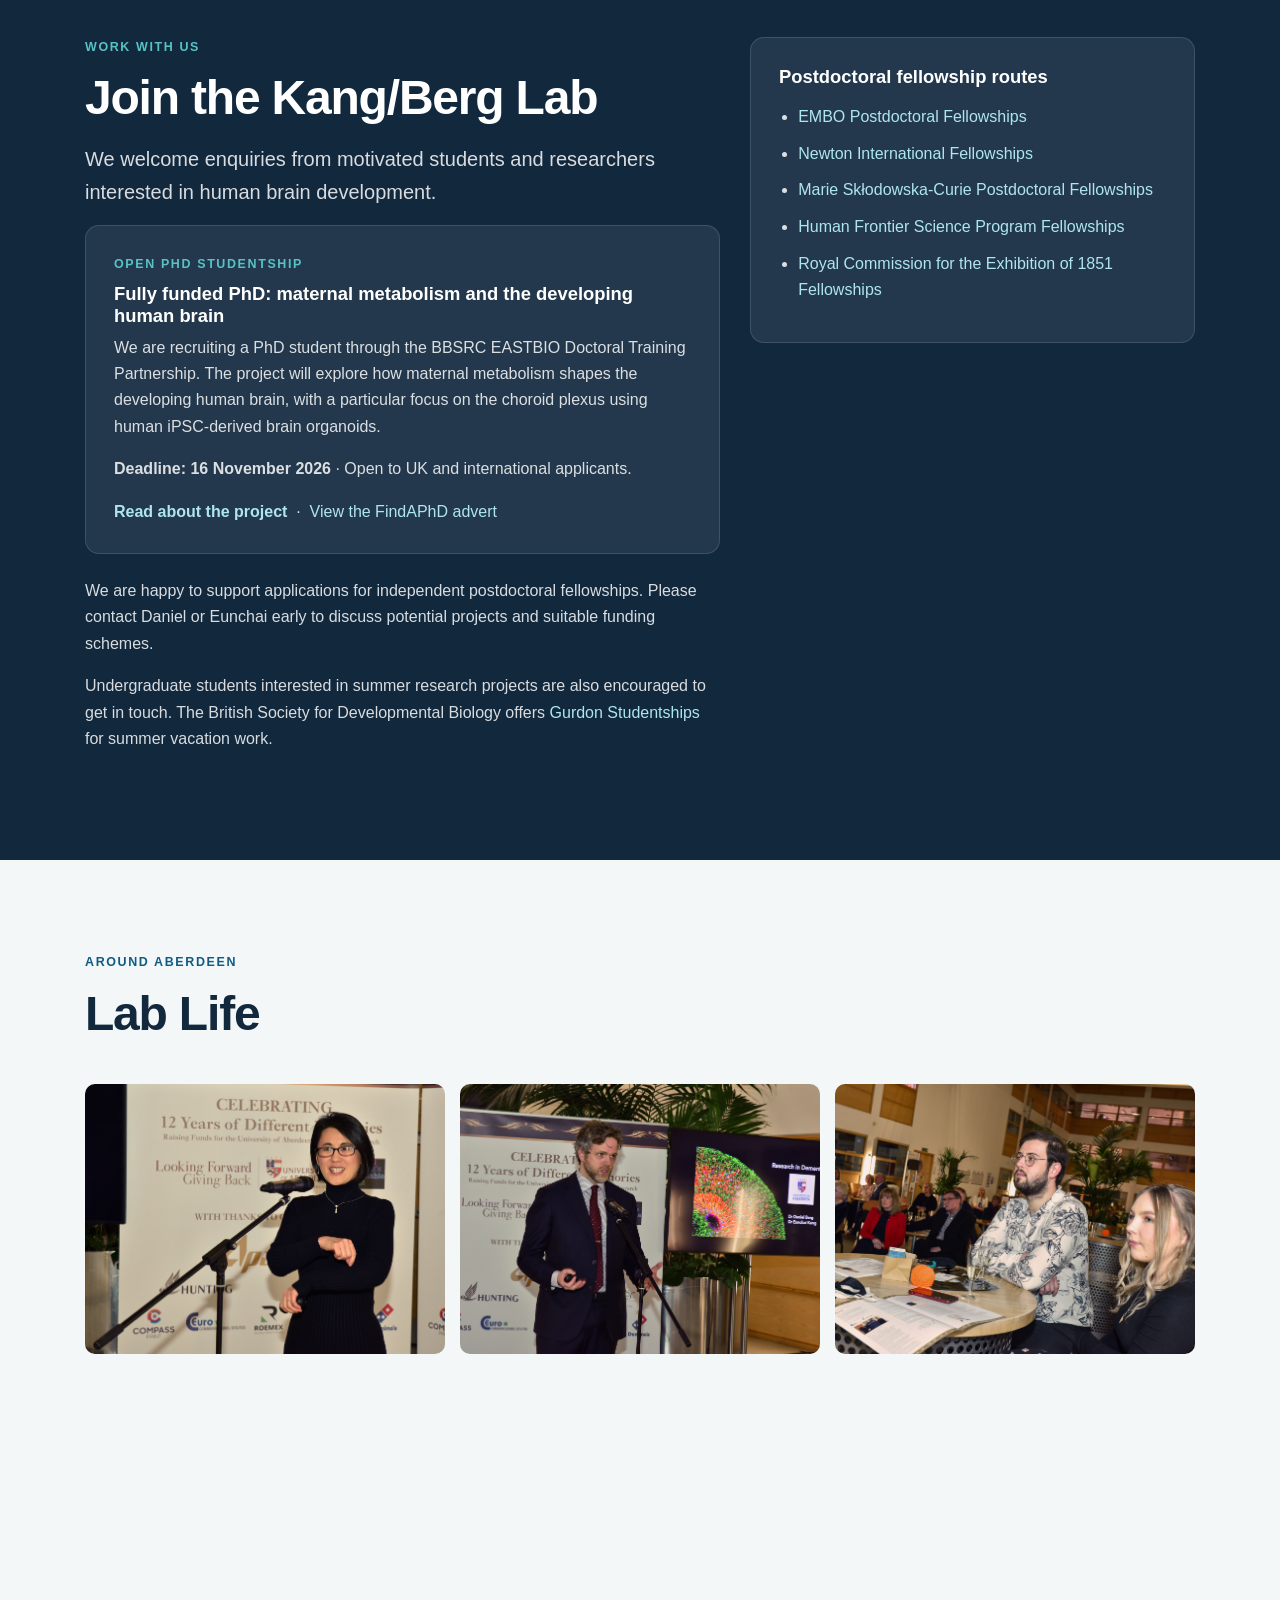
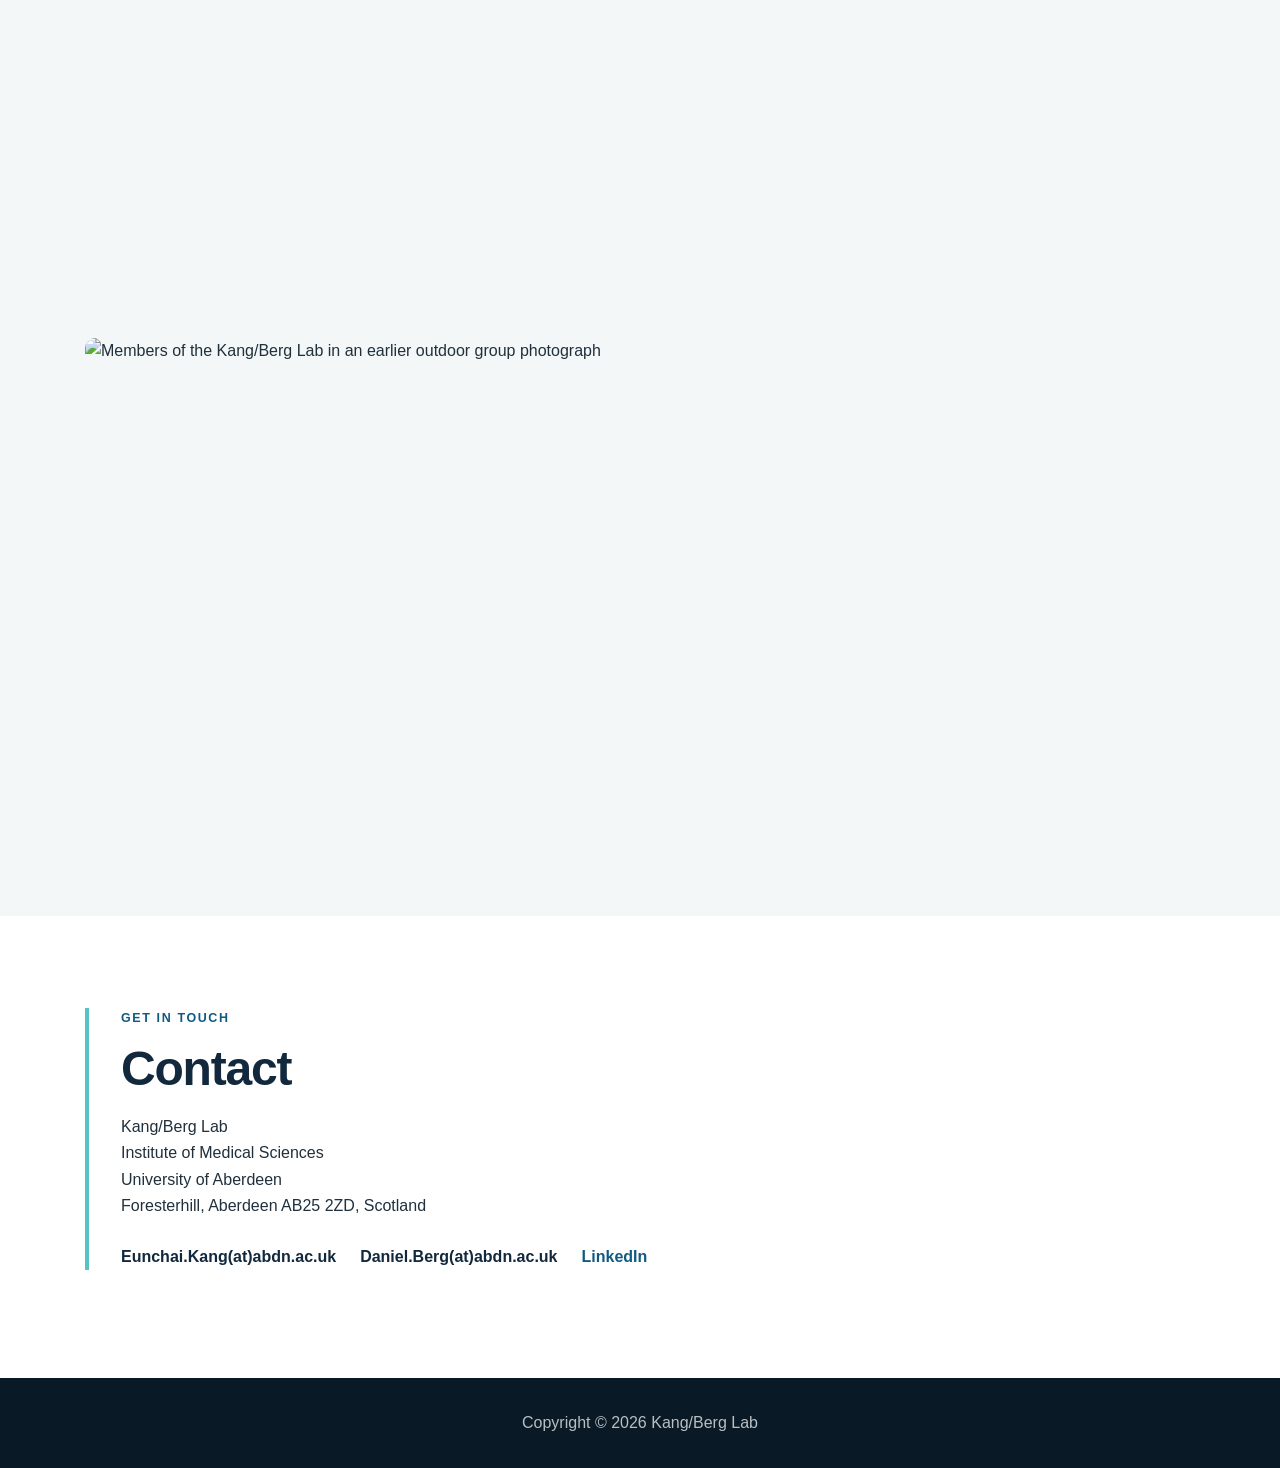
==== commit 18b83f17: "Defer offscreen images and decode photos asynchronously" ====
--- a/index.html
+++ b/index.html
@@ -238,7 +238,7 @@
         <div class="row align-items-center">
           <div class="col-md-5">
             <img src="./img/Aberdeen_Cerebroid_Press_Release.jpg"
-              alt="Researchers featured in the University of Aberdeen cerebroid press release">
+              alt="Researchers featured in the University of Aberdeen cerebroid press release" loading="lazy" decoding="async">
           </div>
           <div class="col-md-7 featured-copy">
             <p class="eyebrow">Latest research</p>
@@ -316,12 +316,12 @@
         <h2>People</h2>
       </div>
 
-      <img class="team-photo team-photo-current" src="./img/lab-members-2026.jpg" alt="Members of the Kang/Berg Lab in the Institute of Medical Sciences, 2026">
+      <img class="team-photo team-photo-current" src="./img/lab-members-2026.jpg" alt="Members of the Kang/Berg Lab in the Institute of Medical Sciences, 2026" loading="lazy" decoding="async">
 
       <h3 class="people-heading">Principal investigators</h3>
       <div class="people-grid people-grid-pi">
         <article class="person-card">
-          <img src="./img/Picture_Eunchai.png" alt="Eunchai Kang">
+          <img src="./img/Picture_Eunchai.png" alt="Eunchai Kang" loading="lazy" decoding="async">
           <div>
             <h4>Eunchai Kang</h4>
             <p>Group Leader · Human Brain Development</p>
@@ -333,7 +333,7 @@
           </div>
         </article>
         <article class="person-card">
-          <img src="./img/tom.png" alt="Daniel A. Berg">
+          <img src="./img/tom.png" alt="Daniel A. Berg" loading="lazy" decoding="async">
           <div>
             <h4>Daniel A. Berg</h4>
             <p>Group Leader · Neural Stem Cells</p>
@@ -349,7 +349,7 @@
       <h3 class="people-heading">Current team</h3>
       <div class="people-grid">
         <article class="person-card">
-          <img src="./img/Rickard.jpeg" alt="Richard Gyuris">
+          <img src="./img/Rickard.jpeg" alt="Richard Gyuris" loading="lazy" decoding="async">
           <div>
             <h4>Richard Gyuris</h4>
             <p>Research Technician · Cell &amp; Molecular Biology</p>
@@ -361,7 +361,7 @@
           </div>
         </article>
         <article class="person-card">
-          <img src="./img/parniyan-najafi.png" alt="Parniyan Najafi">
+          <img src="./img/parniyan-najafi.png" alt="Parniyan Najafi" loading="lazy" decoding="async">
           <div>
             <h4>Parniyan Najafi</h4>
             <p>Research Technician · Molecular Biology</p>
@@ -373,7 +373,7 @@
           </div>
         </article>
         <article class="person-card">
-          <img src="./img/Nisha.jpg" alt="Nisha Vincy Jose">
+          <img src="./img/Nisha.jpg" alt="Nisha Vincy Jose" loading="lazy" decoding="async">
           <div>
             <h4>Nisha Vincy Jose</h4>
             <p>Research Fellow · Brain Ageing &amp; Senescence</p>
@@ -386,7 +386,7 @@
         </article>
 
         <article class="person-card">
-          <img src="./img/muhammad.jpg" alt="Muhammad Z. K. Assir">
+          <img src="./img/muhammad.jpg" alt="Muhammad Z. K. Assir" loading="lazy" decoding="async">
           <div>
             <h4>Muhammad Z. K. Assir, MD, PhD</h4>
             <p>Research Fellow · Stem Cell Biology</p>
@@ -399,7 +399,7 @@
           </div>
         </article>
         <article class="person-card">
-          <img src="./img/David.jpg" alt="David Wragg">
+          <img src="./img/David.jpg" alt="David Wragg" loading="lazy" decoding="async">
           <div>
             <h4>David Wragg, PhD</h4>
             <p>Research Fellow · Computational Genomics</p>
@@ -411,7 +411,7 @@
           </div>
         </article>
         <article class="person-card">
-          <img src="./img/Joseph.jpg" alt="Joseph Leger">
+          <img src="./img/Joseph.jpg" alt="Joseph Leger" loading="lazy" decoding="async">
           <div>
             <h4>Joseph Leger</h4>
             <p>Research Fellow · Computational Developmental Biology</p>
@@ -419,11 +419,12 @@
               <summary>Read biography</summary>
               <p>Joseph is fascinated by developmental phenomena and the study of cell fate as a dynamic process. After studying molecular biology, he specialised in bioinformatics to investigate these mechanisms and deepen our understanding of embryonic development.</p>
               <p>During his PhD in France, Joseph gained experience studying murine haematopoiesis. He joined the Kang/Berg and Morgan labs in November 2026 to investigate human fetal choroid plexus development using computational approaches.</p>
-            </details>
-          </div>
-        </article>
-        <article class="person-card">
-          <img src="./img/Holly.JPG" alt="Holly Tennant">
+              <p>Outside the lab, he enjoys artistic creation, as well as quantum physics and beavers.</p>
+            </details>
+          </div>
+        </article>
+        <article class="person-card">
+          <img src="./img/Holly.JPG" alt="Holly Tennant" loading="lazy" decoding="async">
           <div>
             <h4>Holly Tennant</h4>
             <p>PhD Student · Hippocampal Vasculature</p>
@@ -437,7 +438,7 @@
           </div>
         </article>
         <article class="person-card">
-          <img src="./img/Sara.jpg" alt="Sara Valkila">
+          <img src="./img/Sara.jpg" alt="Sara Valkila" loading="lazy" decoding="async">
           <div>
             <h4>Sara Valkila</h4>
             <p>PhD Student · Cortical Interneurons</p>
@@ -450,7 +451,7 @@
           </div>
         </article>
         <article class="person-card">
-          <img src="./img/Gaby.jpg" alt="Gaby Crawford">
+          <img src="./img/Gaby.jpg" alt="Gaby Crawford" loading="lazy" decoding="async">
           <div>
             <h4>Gabriella Crawford</h4>
             <p>PhD Student · Neuroimmune Interactions</p>
@@ -463,7 +464,7 @@
           </div>
         </article>
         <article class="person-card">
-          <img src="./img/Rhea.jpeg" alt="Rhea Sabharwal">
+          <img src="./img/Rhea.jpeg" alt="Rhea Sabharwal" loading="lazy" decoding="async">
           <div>
             <h4>Rhea Sabharwal</h4>
             <p>MRes Student · Endothelial Cell Senescence</p>
@@ -475,7 +476,7 @@
           </div>
         </article>
         <article class="person-card">
-          <img src="./img/Caitlin.jpg" alt="Caitlin McKenzie">
+          <img src="./img/Caitlin.jpg" alt="Caitlin McKenzie" loading="lazy" decoding="async">
           <div>
             <h4>Caitlin McKenzie</h4>
             <p>Undergraduate Student Assistant · Neuroscience</p>
@@ -579,7 +580,7 @@
           <img class="outreach-cerebroid-image"
             src="./img/cerebroid-1.png"
             alt="Human fetal brain cerebroids shown at different scales and labelled for cortical markers"
-            loading="lazy">
+            loading="lazy" decoding="async">
           <div class="outreach-copy">
             <p class="outreach-type">Media feature · Medical Xpress</p>
             <h3><a href="https://medicalxpress.com/news/2026-09-cerebroid-hints-maternal-inflammation-fetal.html" target="_blank" rel="noopener noreferrer">Cerebroid study hints at how maternal inflammation may influence fetal brain development</a></h3>
@@ -588,7 +589,7 @@
 
         <article class="outreach-card outreach-video">
           <a class="video-thumbnail" href="https://www.youtube.com/watch?v=xmiDiDY6yoY&amp;t=24s" target="_blank" rel="noopener noreferrer" aria-label="Watch How Scientists Grow Human Brain Cells to Uncover Neuroscience's Biggest Secrets on YouTube">
-            <img src="https://img.youtube.com/vi/xmiDiDY6yoY/hqdefault.jpg" alt="Thumbnail for the video How Scientists Grow Human Brain Cells to Uncover Neuroscience's Biggest Secrets" loading="lazy">
+            <img src="https://img.youtube.com/vi/xmiDiDY6yoY/hqdefault.jpg" alt="Thumbnail for the video How Scientists Grow Human Brain Cells to Uncover Neuroscience's Biggest Secrets" loading="lazy" decoding="async">
             <span class="video-play" aria-hidden="true">▶</span>
           </a>
           <div class="outreach-copy">
@@ -598,7 +599,7 @@
         </article>
 
         <article class="outreach-card">
-          <img src="./img/Aberdeen_Cerebroid_Press_Release.jpg" alt="University of Aberdeen press release about human brain cerebroids">
+          <img src="./img/Aberdeen_Cerebroid_Press_Release.jpg" alt="University of Aberdeen press release about human brain cerebroids" loading="lazy" decoding="async">
           <div class="outreach-copy">
             <p class="outreach-type">Press release</p>
             <h3><a href="https://www.abdn.ac.uk/news/26007/" target="_blank" rel="noopener noreferrer">New human brain model sheds light on how inflammation may influence early brain development</a></h3>
@@ -606,7 +607,7 @@
         </article>
 
         <article class="outreach-card outreach-card-wide">
-          <img src="./img/corticalorganoid-nestinsox2.png" alt="Human cortical organoid labelled for nestin and SOX2">
+          <img src="./img/corticalorganoid-nestinsox2.png" alt="Human cortical organoid labelled for nestin and SOX2" loading="lazy" decoding="async">
           <div class="outreach-copy">
             <p class="outreach-type">Press release · Nature Communications</p>
             <h3><a href="https://www.abdn.ac.uk/news/24945/" target="_blank" rel="noopener noreferrer">New research identifies role of autism genes in early brain development</a></h3>
@@ -614,7 +615,7 @@
         </article>
 
         <article class="outreach-card">
-          <img src="./img/HumaneEK.jpg" alt="Les Rhoades PhD Studentship award announcement">
+          <img src="./img/HumaneEK.jpg" alt="Les Rhoades PhD Studentship award announcement" loading="lazy" decoding="async">
           <div class="outreach-copy">
             <p class="outreach-type">Award</p>
             <h3><a href="https://humaneresearch.org.uk/announcing-the-winner-of-the-les-rhoades-phd-studentship-award/" target="_blank" rel="noopener noreferrer">Eunchai Kang receives the Les Rhoades PhD Studentship Award</a></h3>
@@ -622,7 +623,7 @@
         </article>
 
         <article class="outreach-card">
-          <img src="./img/BBC.jpg" alt="BBC Bitesize article about adult neurogenesis">
+          <img src="./img/BBC.jpg" alt="BBC Bitesize article about adult neurogenesis" loading="lazy" decoding="async">
           <div class="outreach-copy">
             <p class="outreach-type">Article</p>
             <h3><a href="https://www.bbc.co.uk/bitesize/articles/z2t3ydm" target="_blank" rel="noopener noreferrer">The discovery of adult neurogenesis for BBC Bitesize</a></h3>
@@ -631,7 +632,7 @@
 
         <article class="outreach-card outreach-video">
           <a class="video-thumbnail" href="https://www.youtube.com/watch?v=ShIjh6pAIgk" target="_blank" rel="noopener noreferrer" aria-label="Watch Adult Neurogenesis Talk for TechFest Aberdeen on YouTube">
-            <img src="https://img.youtube.com/vi/ShIjh6pAIgk/hqdefault.jpg" alt="Thumbnail for the Adult Neurogenesis Talk for TechFest Aberdeen" loading="lazy">
+            <img src="https://img.youtube.com/vi/ShIjh6pAIgk/hqdefault.jpg" alt="Thumbnail for the Adult Neurogenesis Talk for TechFest Aberdeen" loading="lazy" decoding="async">
             <span class="video-play" aria-hidden="true">▶</span>
           </a>
           <div class="outreach-copy">
@@ -642,7 +643,7 @@
 
         <article class="outreach-card outreach-video">
           <a class="video-thumbnail" href="https://www.youtube.com/watch?v=307lUZ7zwNw&amp;t=8s" target="_blank" rel="noopener noreferrer" aria-label="Watch Do Hyeon's PhD journey at the Institute of Medical Sciences on YouTube">
-            <img src="https://img.youtube.com/vi/307lUZ7zwNw/hqdefault.jpg" alt="Thumbnail for Do Hyeon's PhD journey at the Institute of Medical Sciences" loading="lazy">
+            <img src="https://img.youtube.com/vi/307lUZ7zwNw/hqdefault.jpg" alt="Thumbnail for Do Hyeon's PhD journey at the Institute of Medical Sciences" loading="lazy" decoding="async">
             <span class="video-play" aria-hidden="true">▶</span>
           </a>
           <div class="outreach-copy">
@@ -691,14 +692,14 @@
         <h2>Lab Life</h2>
       </div>
       <div class="photo-grid">
-        <img src="./img/56462.jpg" alt="Kang/Berg Lab members at a group event" loading="lazy">
-        <img src="./img/56460.jpg" alt="Members of the Kang/Berg Lab" loading="lazy">
-        <img src="./img/56463.jpg" alt="Kang/Berg Lab group gathering" loading="lazy">
-        <img src="./img/Lab fun 1 2022.jpg" alt="Kang/Berg Lab social event" loading="lazy">
-        <img src="./img/Lab fun 2 2022.jpg" alt="Kang/Berg Lab members together" loading="lazy">
-        <img src="./img/Lab picture2022.jpg" alt="Members of the Kang/Berg Lab and friends at Aberdeen beach" loading="lazy">
-        <img src="./img/20260227_124634.jpg" alt="Gaby presenting a research poster" loading="lazy">
-        <img class="photo-wide" src="./img/Image.jpeg" alt="Members of the Kang/Berg Lab in an earlier outdoor group photograph" loading="lazy">
+        <img src="./img/56462.jpg" alt="Kang/Berg Lab members at a group event" loading="lazy" decoding="async">
+        <img src="./img/56460.jpg" alt="Members of the Kang/Berg Lab" loading="lazy" decoding="async">
+        <img src="./img/56463.jpg" alt="Kang/Berg Lab group gathering" loading="lazy" decoding="async">
+        <img src="./img/Lab fun 1 2022.jpg" alt="Kang/Berg Lab social event" loading="lazy" decoding="async">
+        <img src="./img/Lab fun 2 2022.jpg" alt="Kang/Berg Lab members together" loading="lazy" decoding="async">
+        <img src="./img/Lab picture2022.jpg" alt="Members of the Kang/Berg Lab and friends at Aberdeen beach" loading="lazy" decoding="async">
+        <img src="./img/20260227_124634.jpg" alt="Gaby presenting a research poster" loading="lazy" decoding="async">
+        <img class="photo-wide" src="./img/Image.jpeg" alt="Members of the Kang/Berg Lab in an earlier outdoor group photograph" loading="lazy" decoding="async">
       </div>
     </div>
   </section>
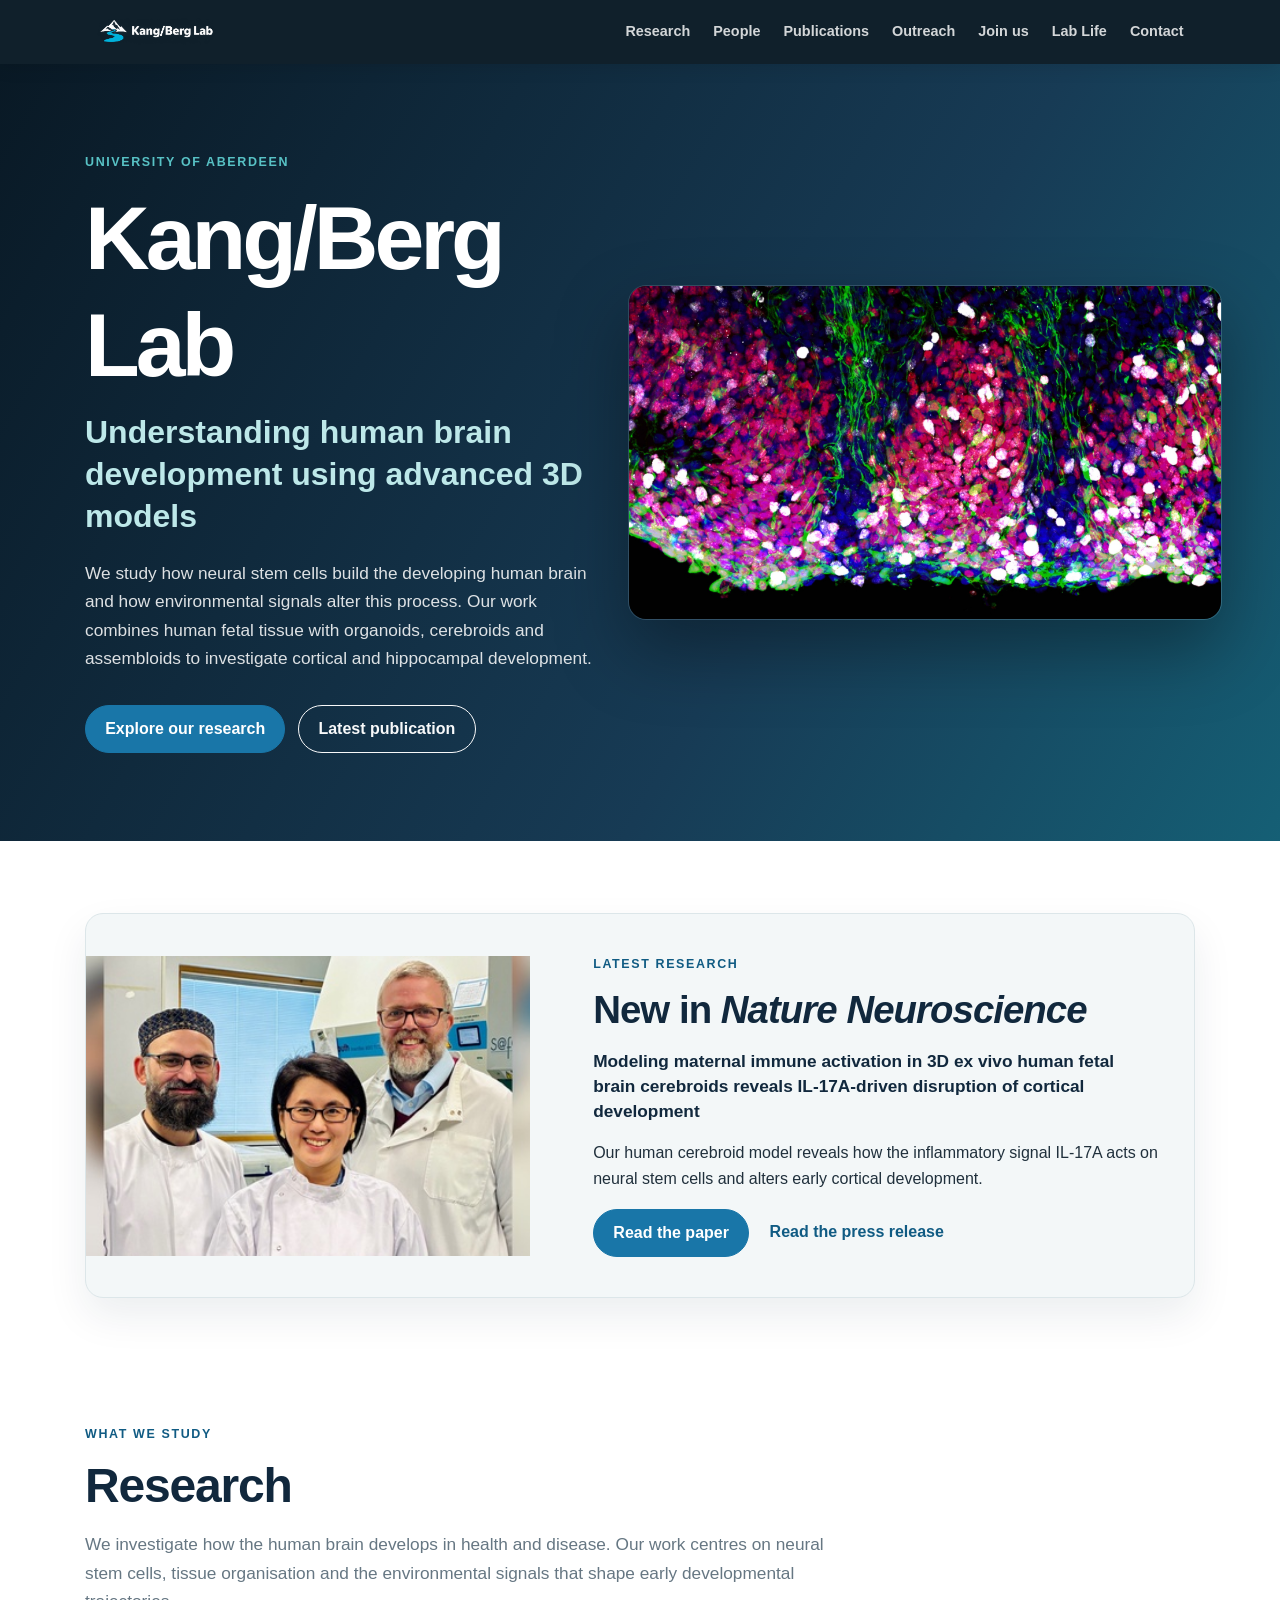
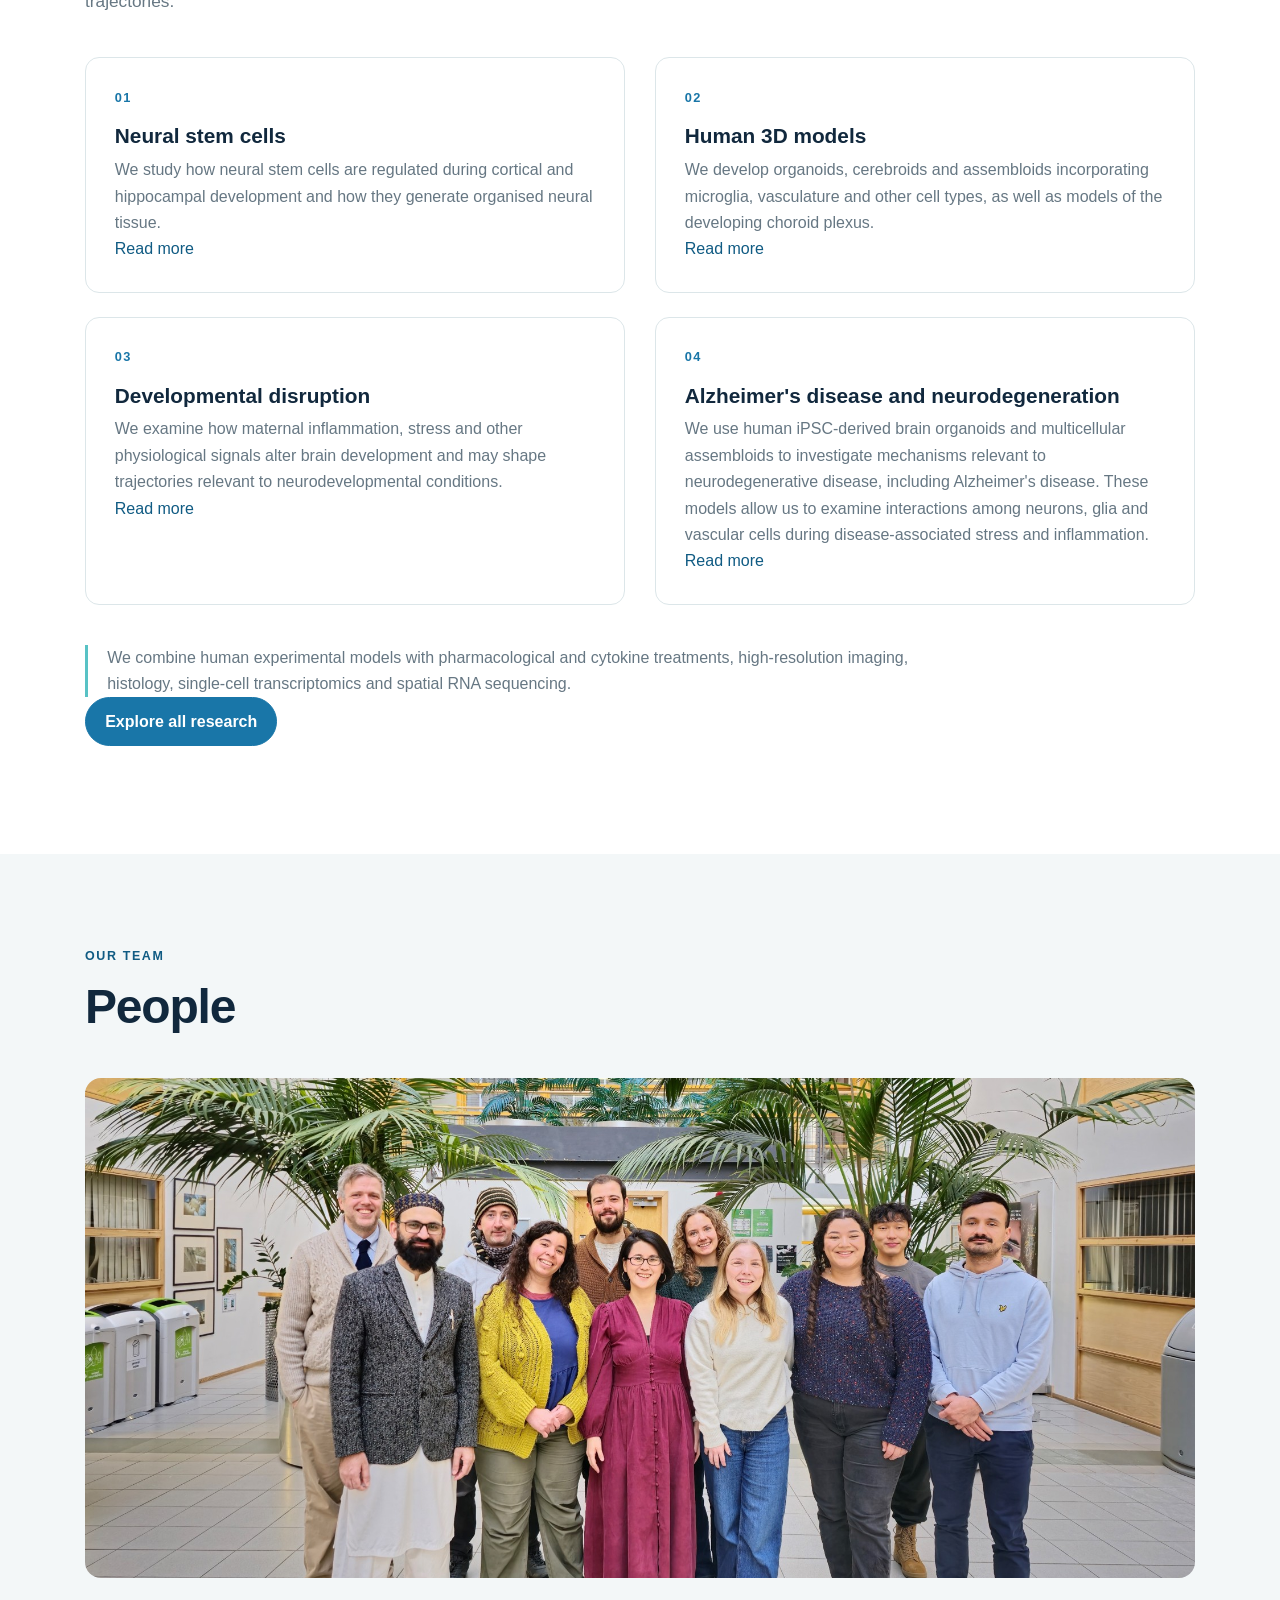
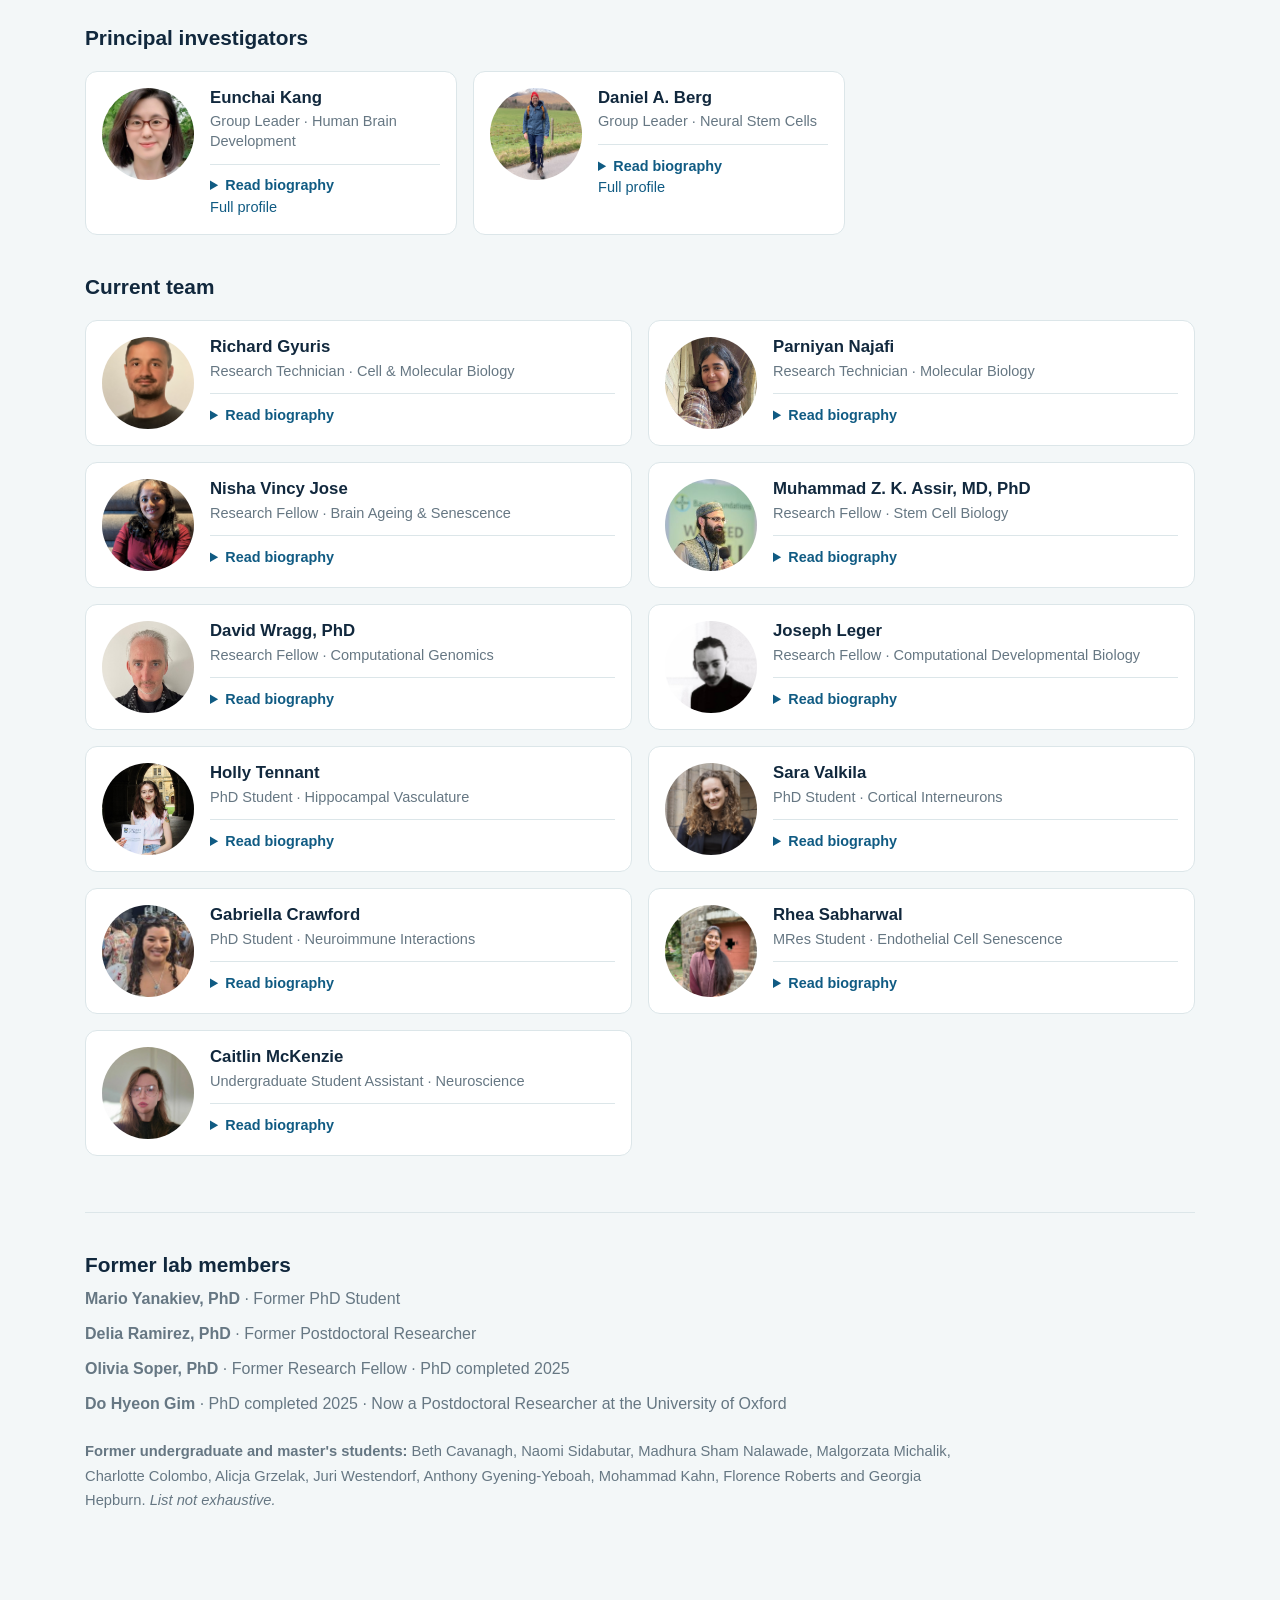
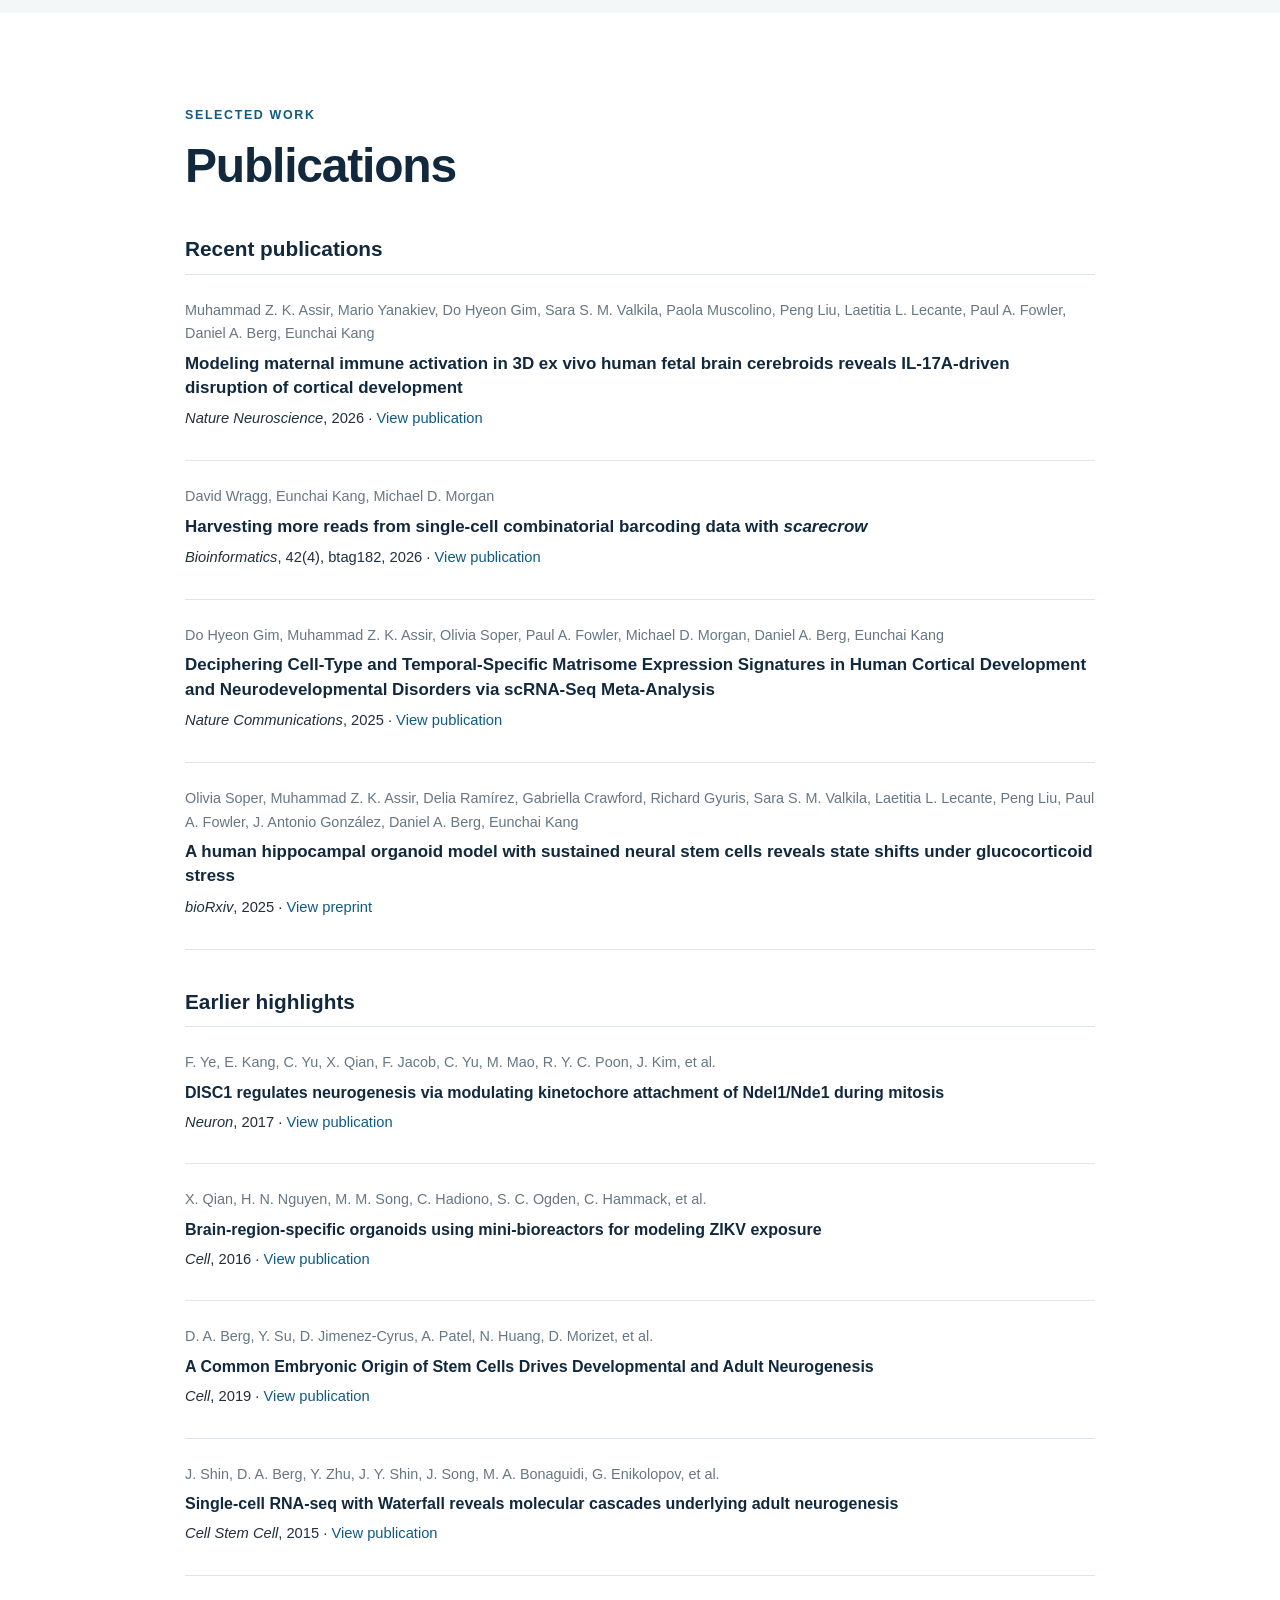
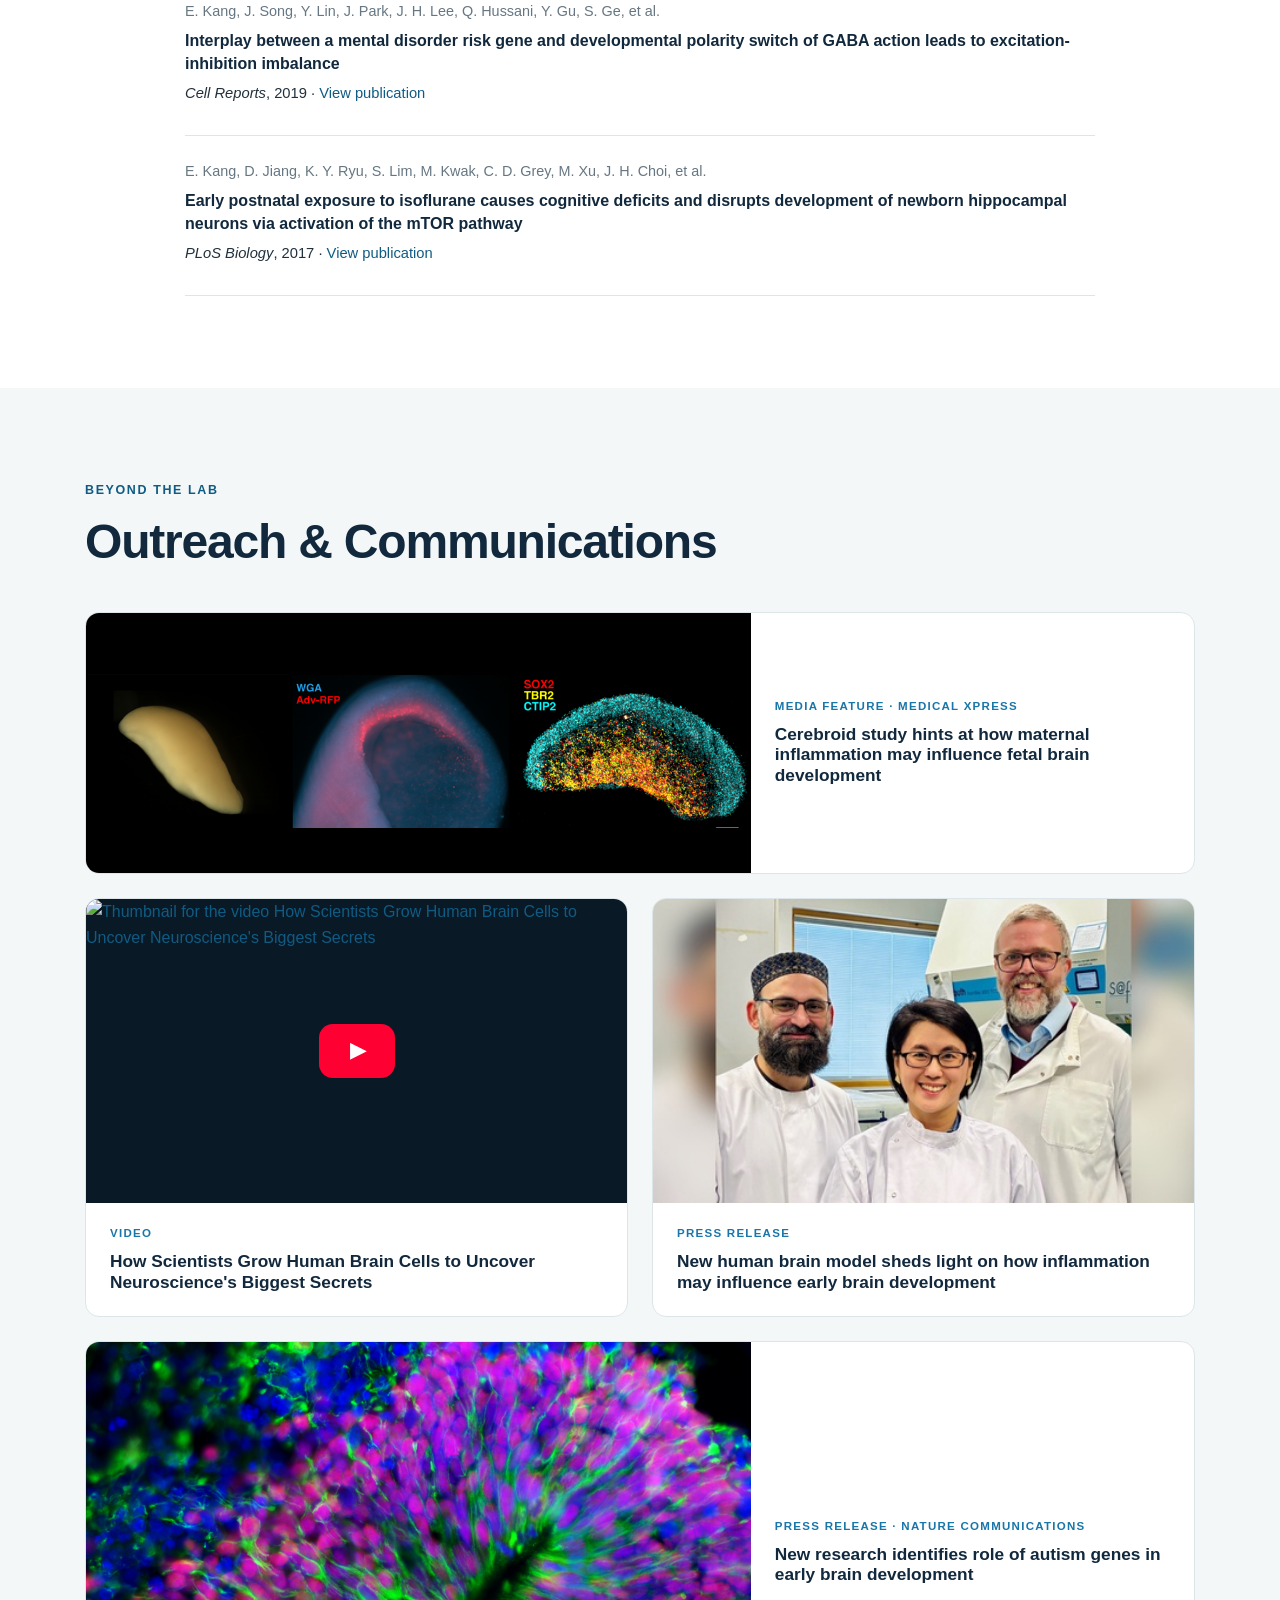
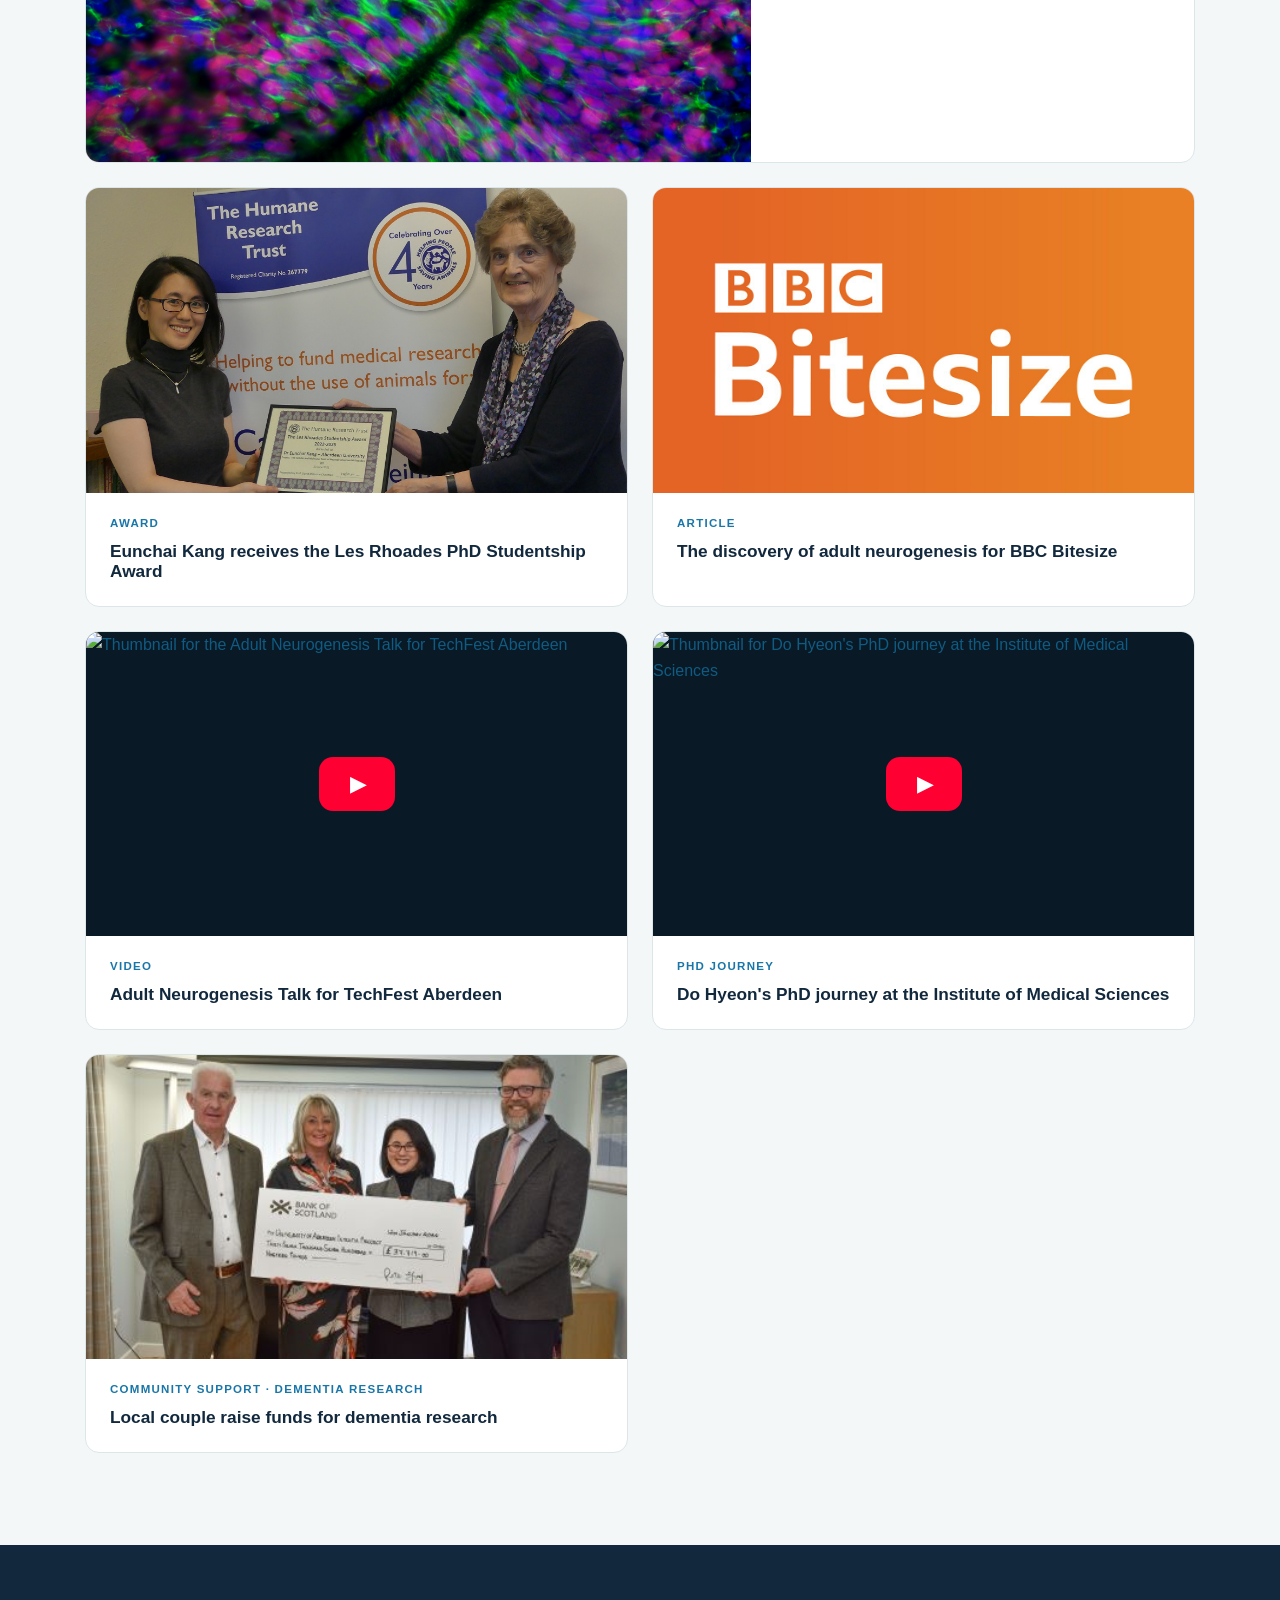
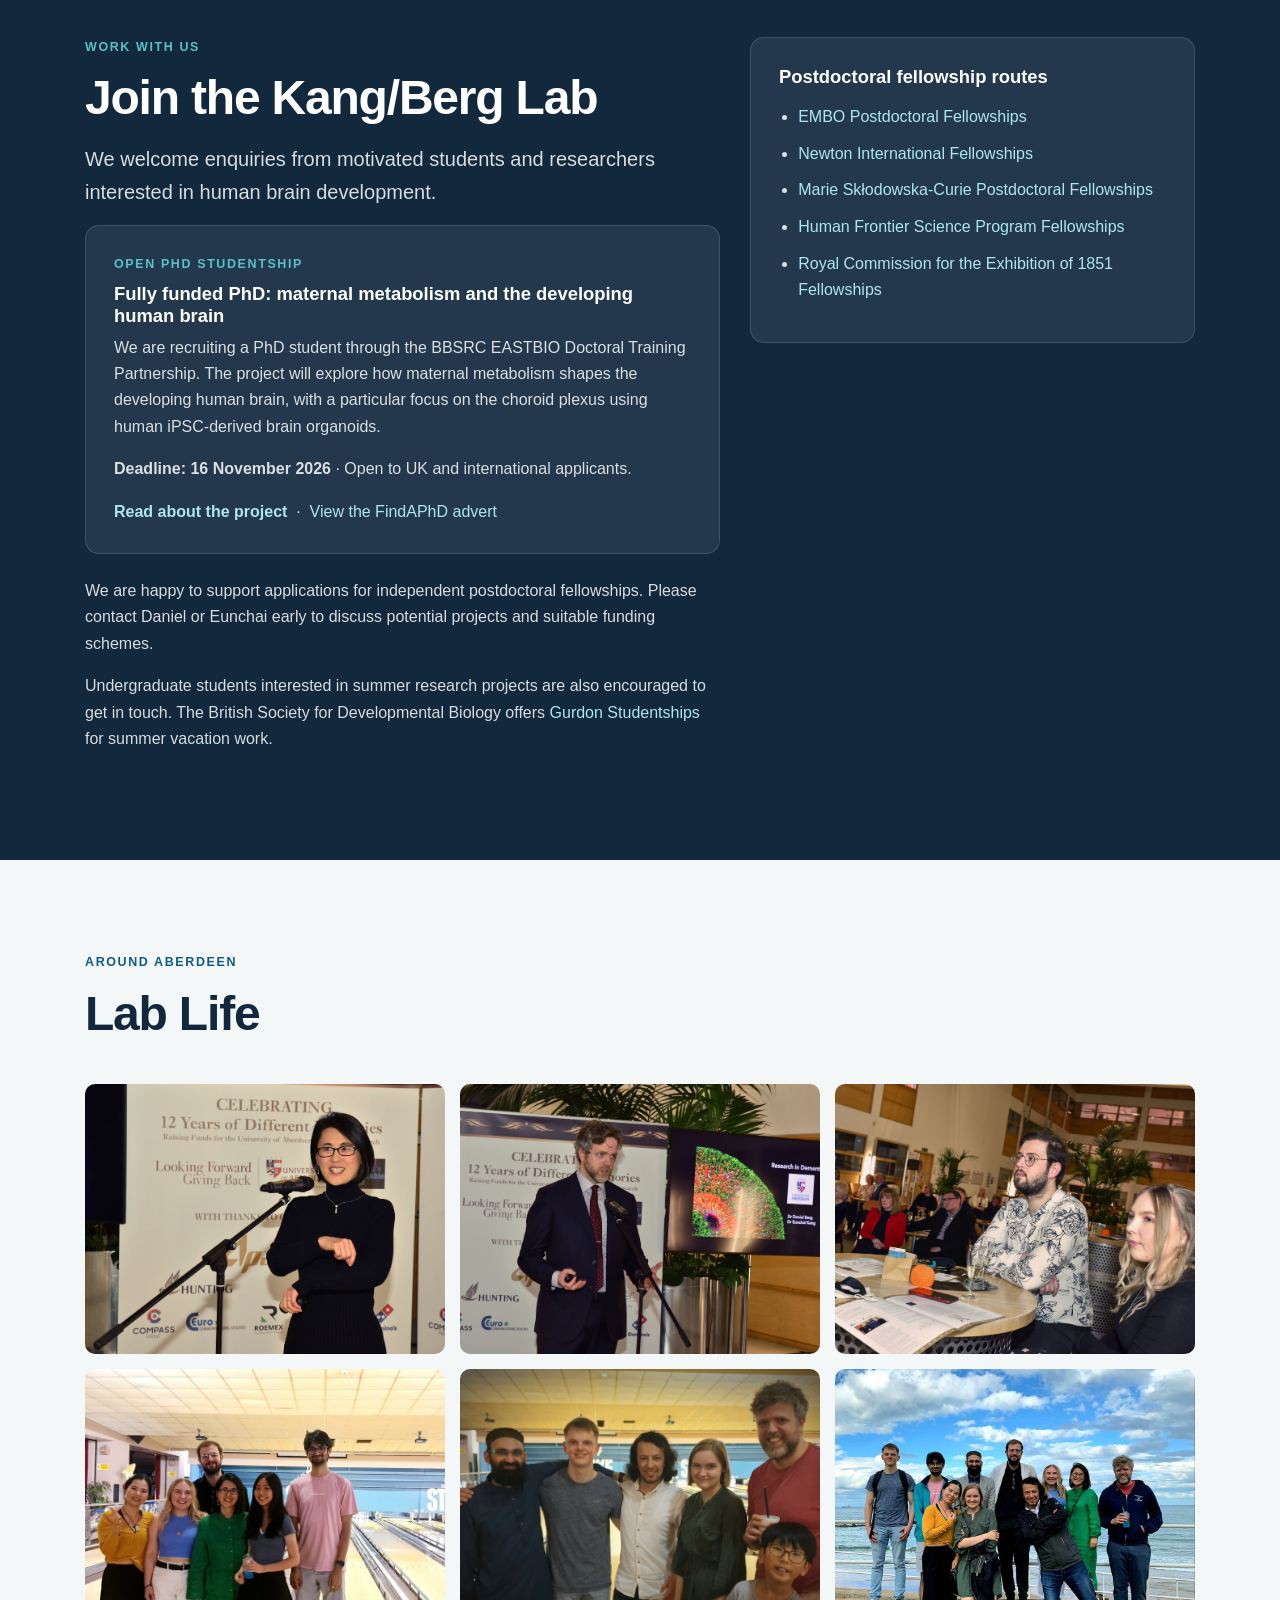
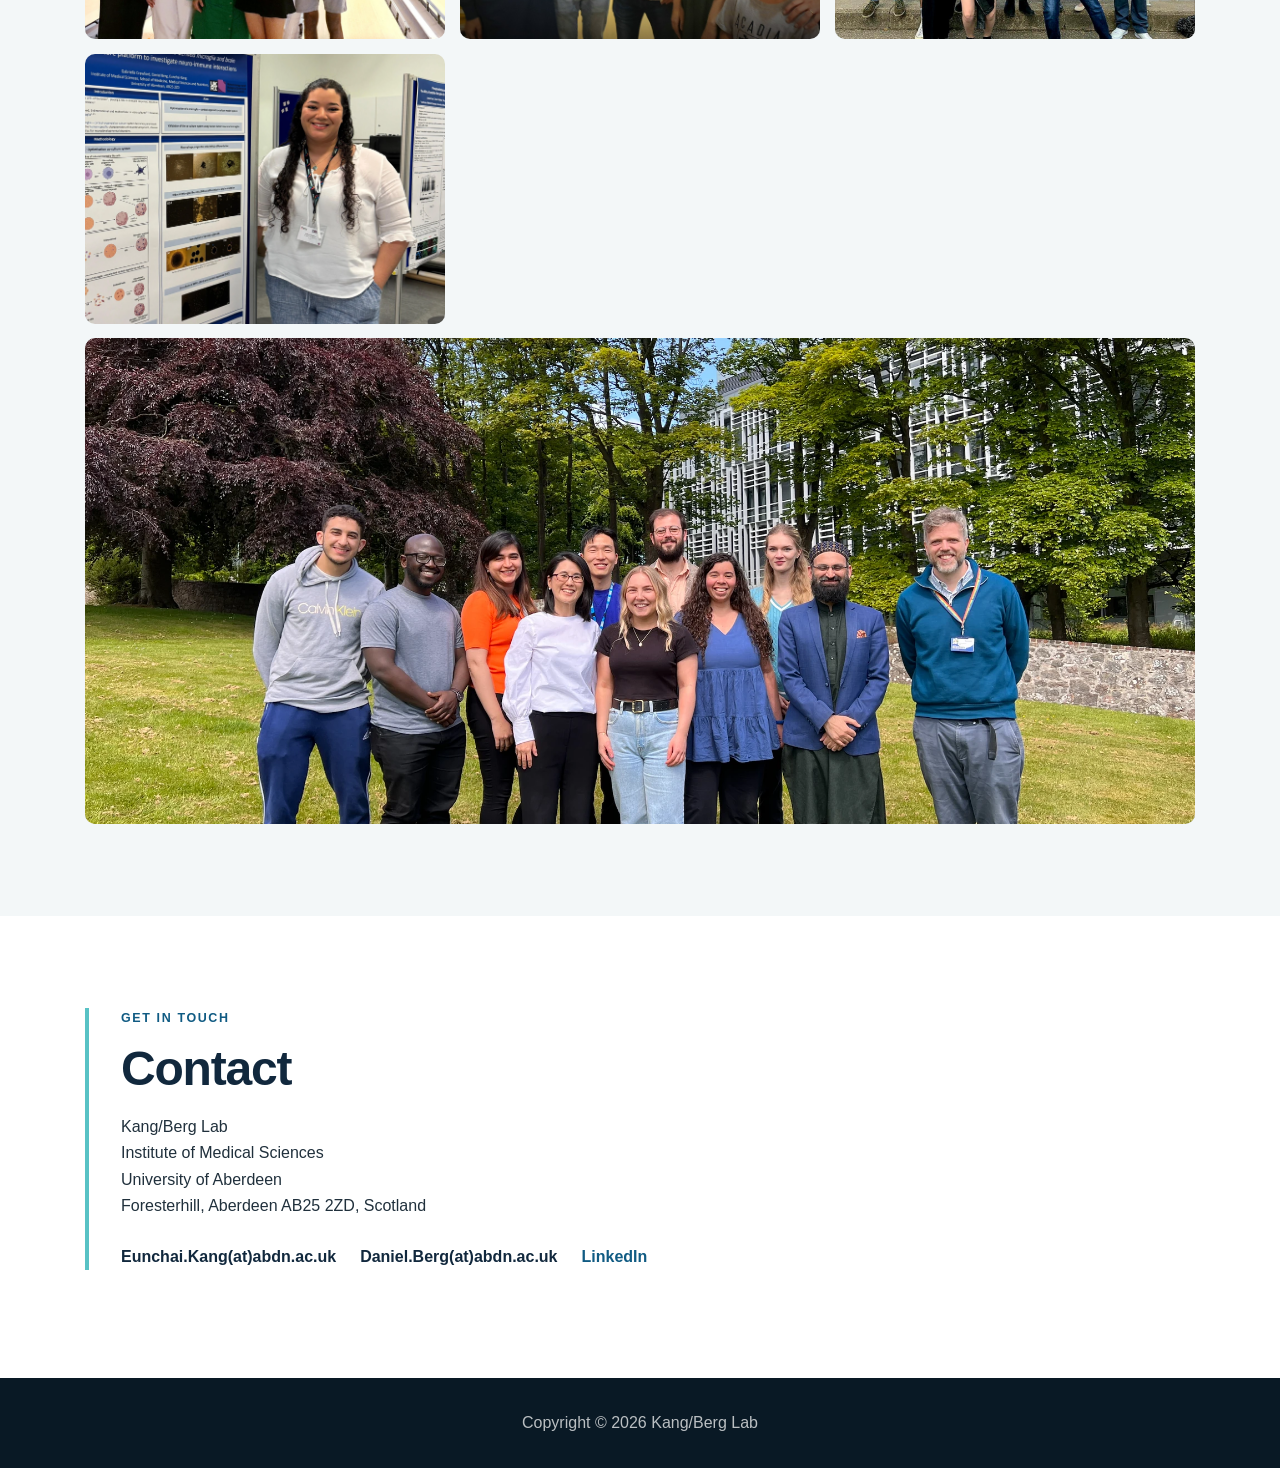
==== commit bb1ebdf8: "Optimise website photos as WebP without changing original files" ====
--- a/index.html
+++ b/index.html
@@ -333,7 +333,7 @@
           </div>
         </article>
         <article class="person-card">
-          <img src="./img/tom.png" alt="Daniel A. Berg" loading="lazy" decoding="async">
+          <img src="./img/tom.webp" alt="Daniel A. Berg" loading="lazy" decoding="async">
           <div>
             <h4>Daniel A. Berg</h4>
             <p>Group Leader · Neural Stem Cells</p>
@@ -438,7 +438,7 @@
           </div>
         </article>
         <article class="person-card">
-          <img src="./img/Sara.jpg" alt="Sara Valkila" loading="lazy" decoding="async">
+          <img src="./img/Sara.webp" alt="Sara Valkila" loading="lazy" decoding="async">
           <div>
             <h4>Sara Valkila</h4>
             <p>PhD Student · Cortical Interneurons</p>
@@ -692,14 +692,14 @@
         <h2>Lab Life</h2>
       </div>
       <div class="photo-grid">
-        <img src="./img/56462.jpg" alt="Kang/Berg Lab members at a group event" loading="lazy" decoding="async">
-        <img src="./img/56460.jpg" alt="Members of the Kang/Berg Lab" loading="lazy" decoding="async">
-        <img src="./img/56463.jpg" alt="Kang/Berg Lab group gathering" loading="lazy" decoding="async">
+        <img src="./img/56462.webp" alt="Kang/Berg Lab members at a group event" loading="lazy" decoding="async">
+        <img src="./img/56460.webp" alt="Members of the Kang/Berg Lab" loading="lazy" decoding="async">
+        <img src="./img/56463.webp" alt="Kang/Berg Lab group gathering" loading="lazy" decoding="async">
         <img src="./img/Lab fun 1 2022.jpg" alt="Kang/Berg Lab social event" loading="lazy" decoding="async">
         <img src="./img/Lab fun 2 2022.jpg" alt="Kang/Berg Lab members together" loading="lazy" decoding="async">
         <img src="./img/Lab picture2022.jpg" alt="Members of the Kang/Berg Lab and friends at Aberdeen beach" loading="lazy" decoding="async">
-        <img src="./img/20260227_124634.jpg" alt="Gaby presenting a research poster" loading="lazy" decoding="async">
-        <img class="photo-wide" src="./img/Image.jpeg" alt="Members of the Kang/Berg Lab in an earlier outdoor group photograph" loading="lazy" decoding="async">
+        <img src="./img/20260227_124634.webp" alt="Gaby presenting a research poster" loading="lazy" decoding="async">
+        <img class="photo-wide" src="./img/Image.webp" alt="Members of the Kang/Berg Lab in an earlier outdoor group photograph" loading="lazy" decoding="async">
       </div>
     </div>
   </section>
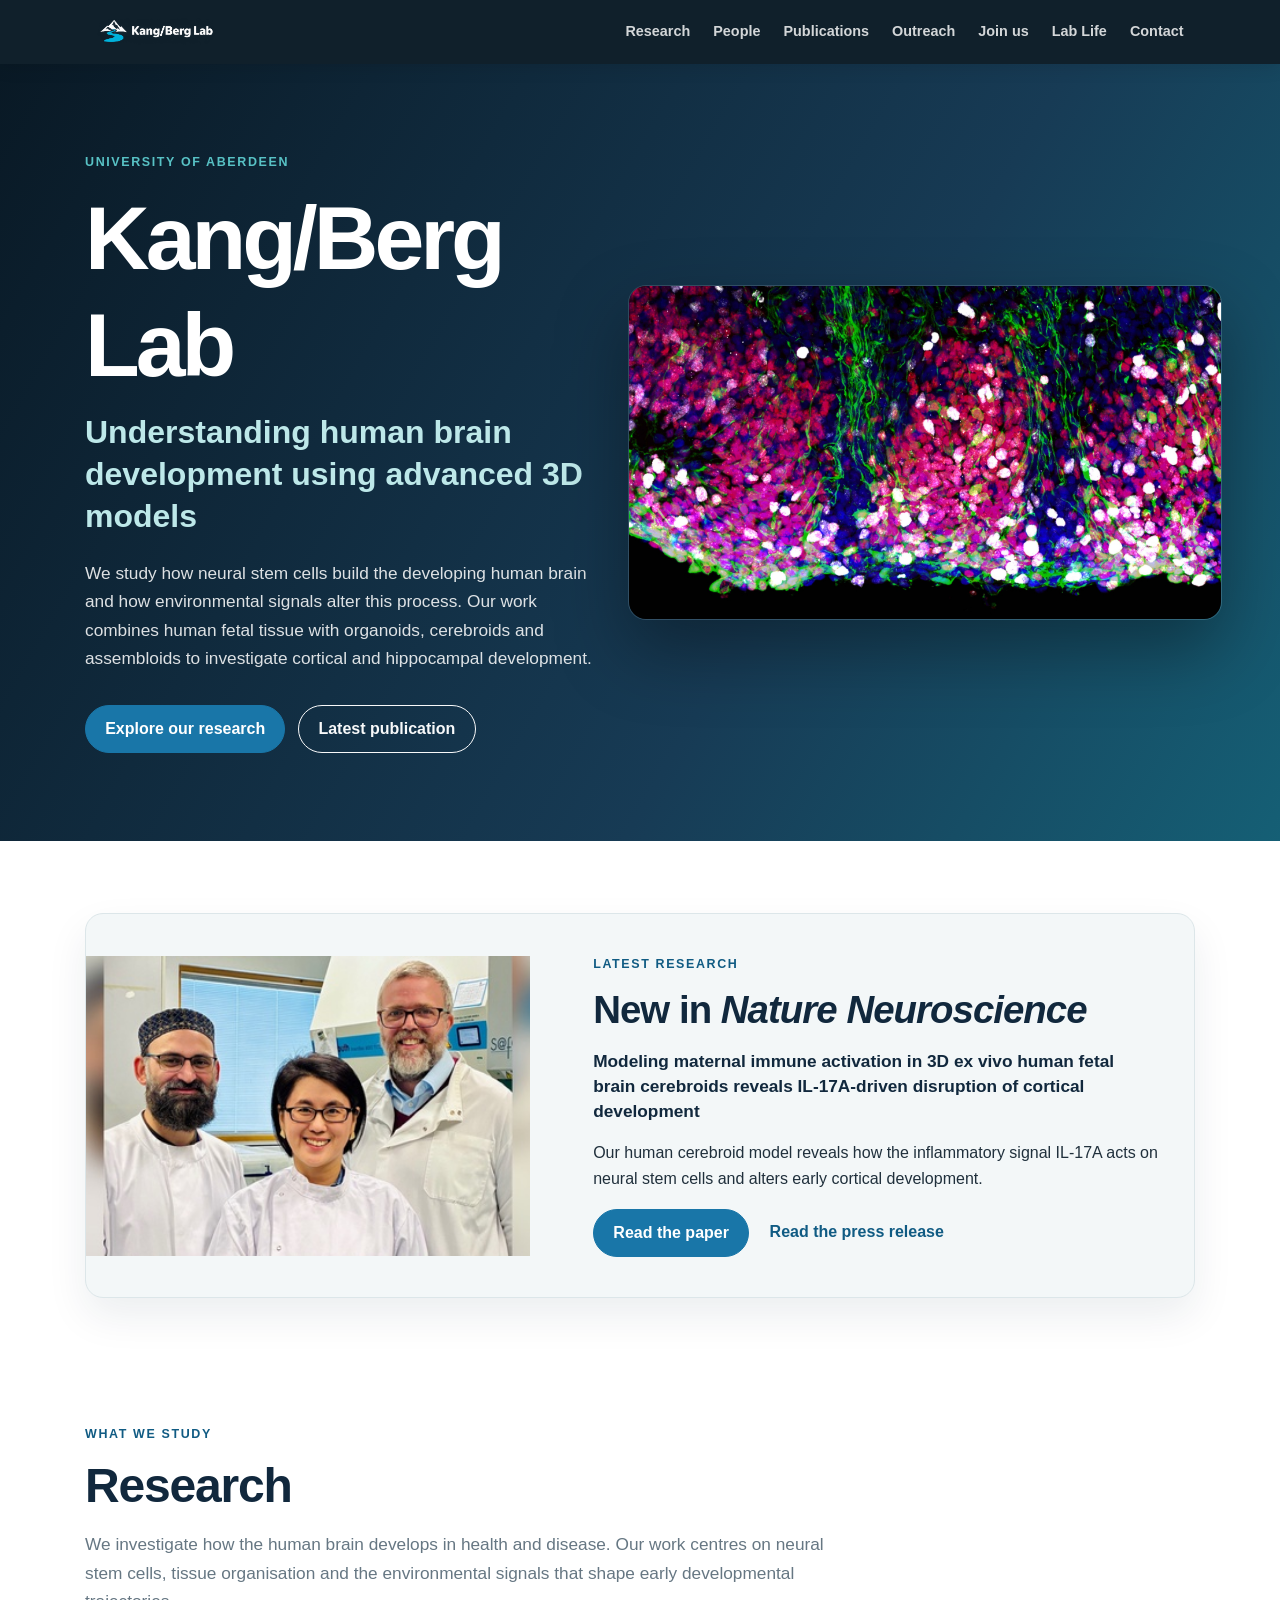
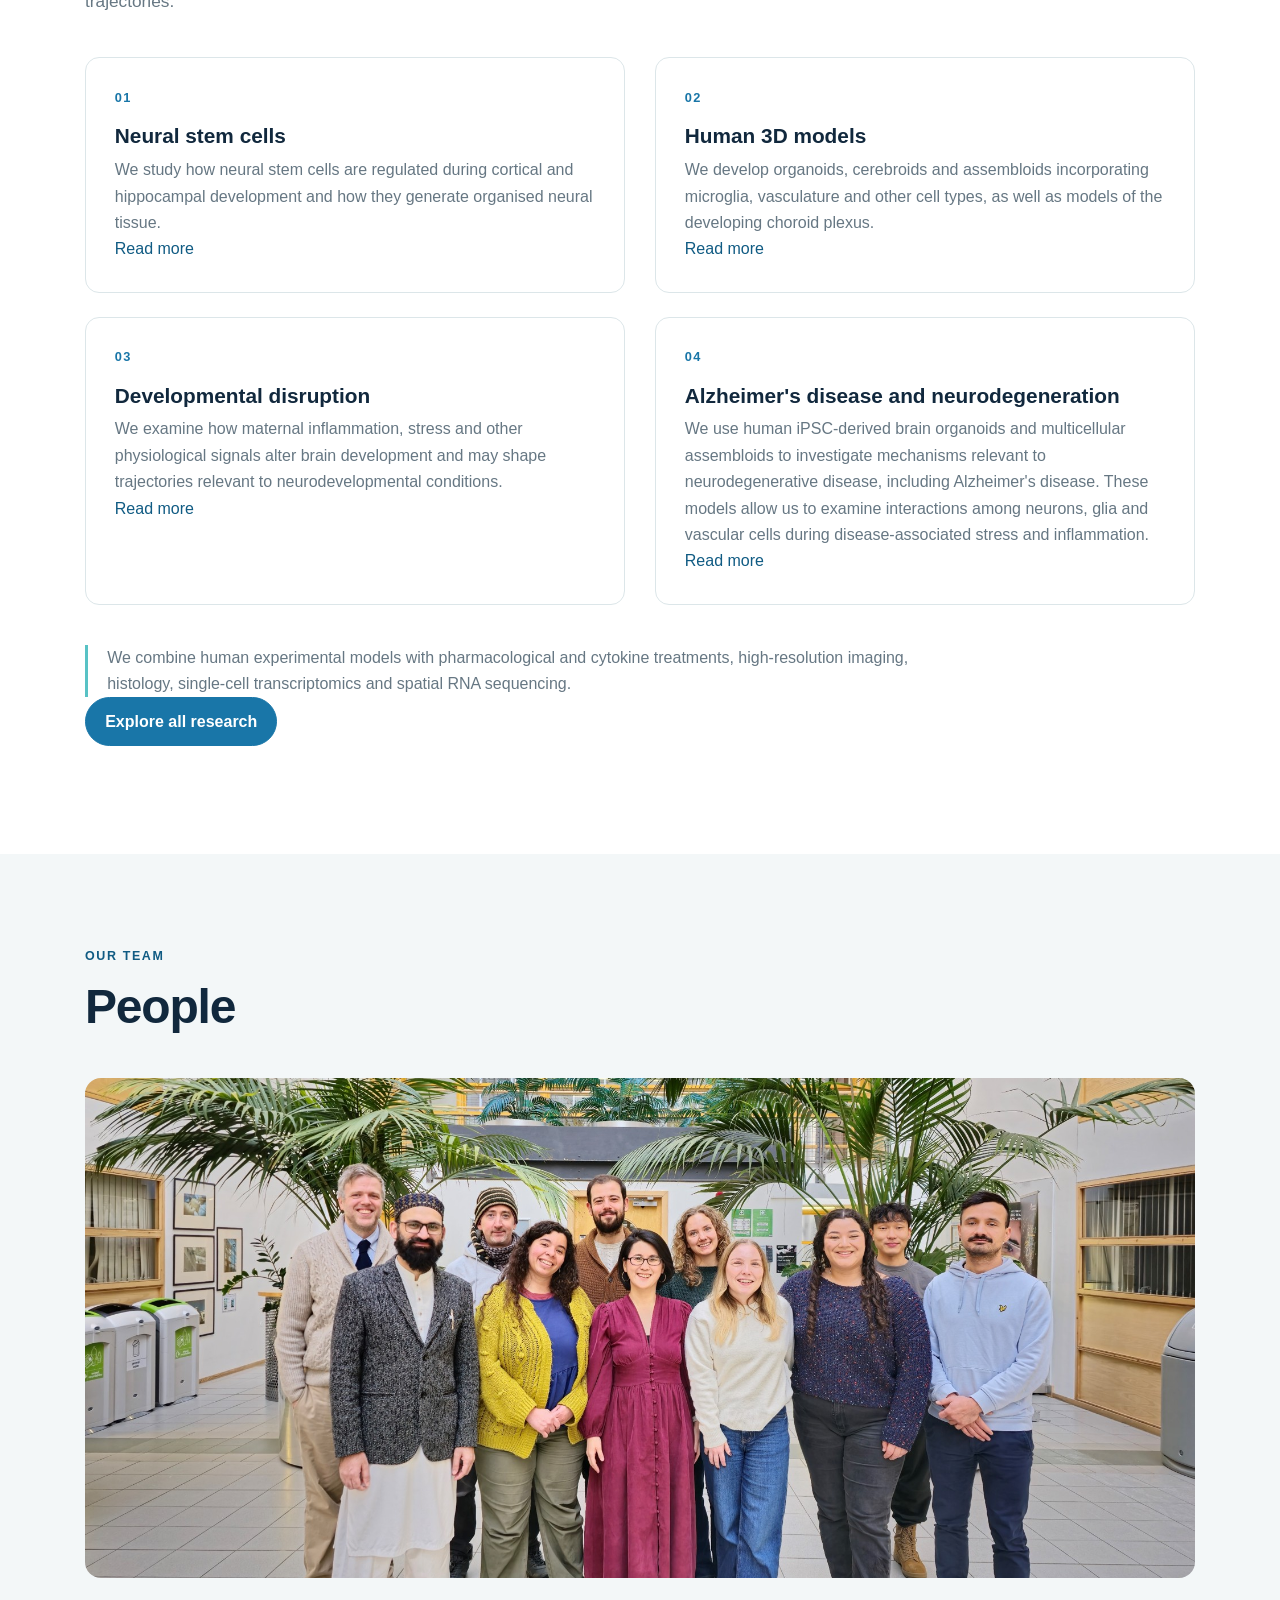
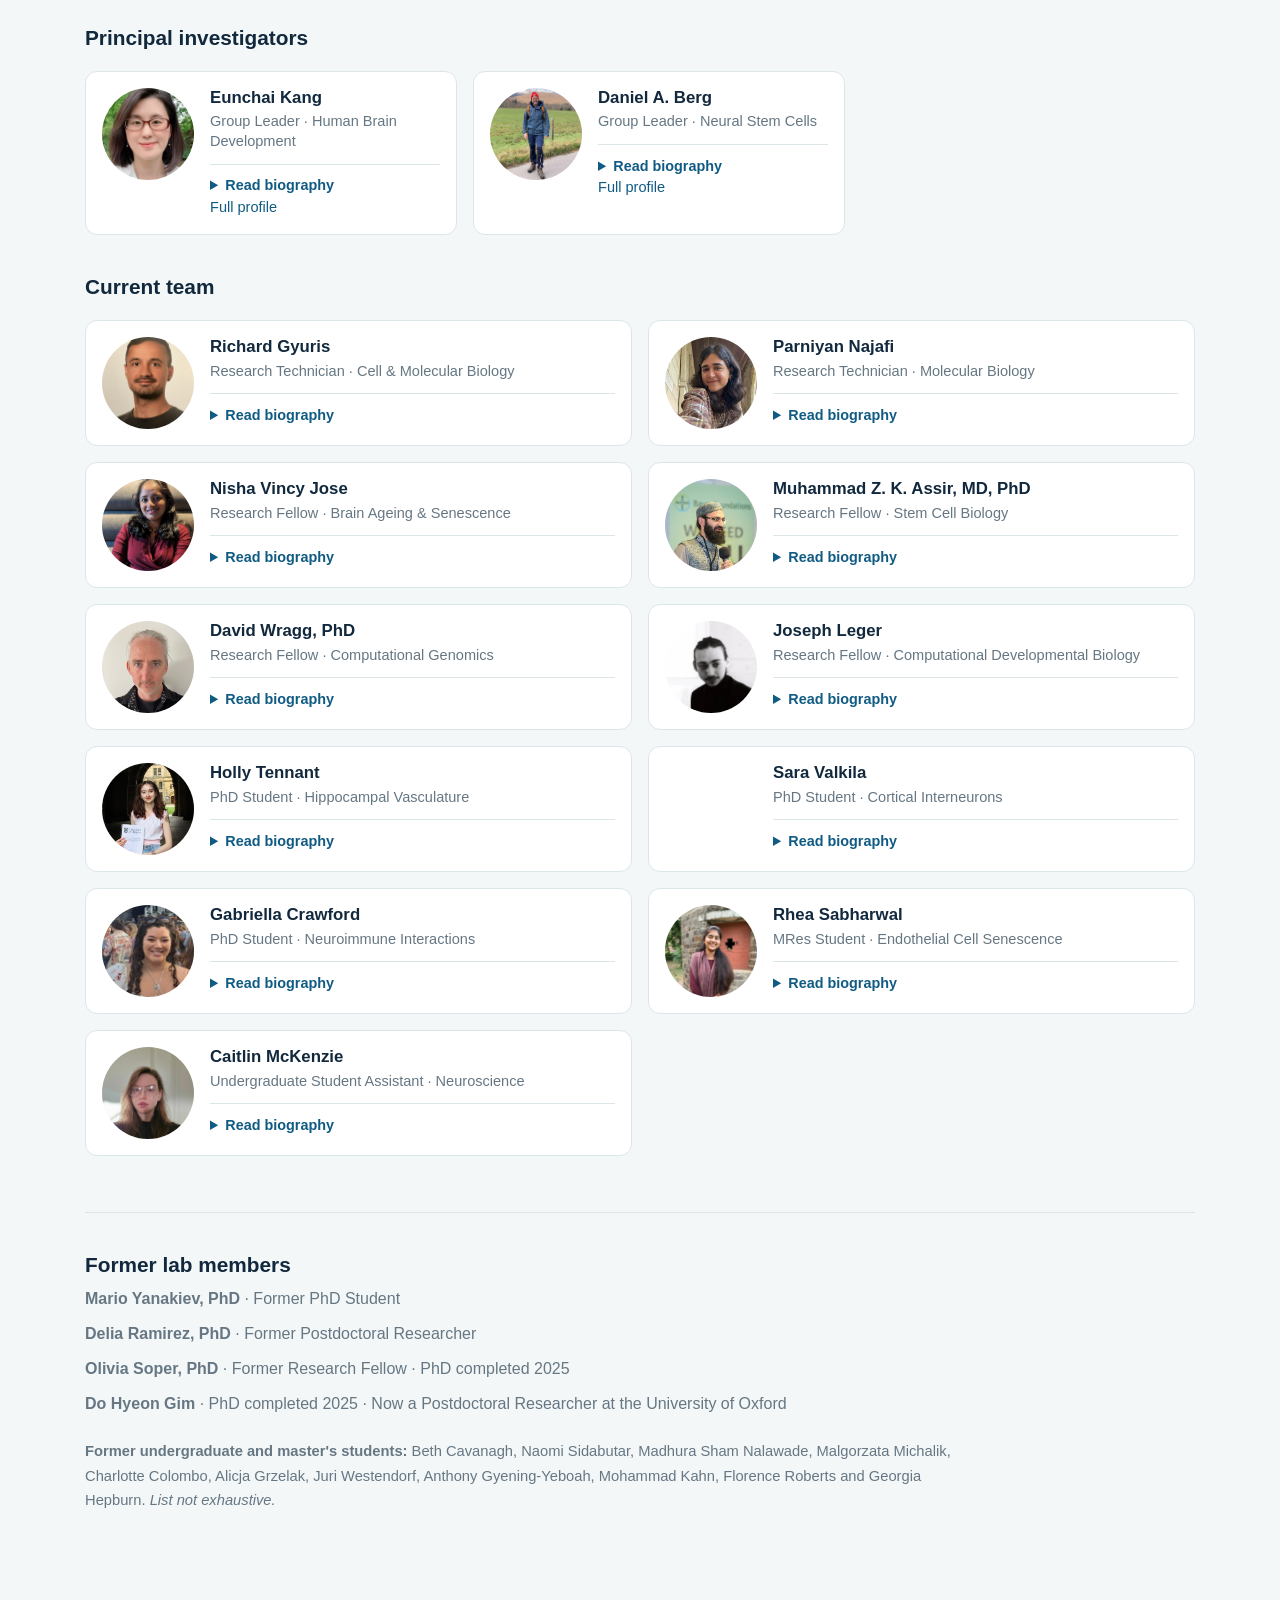
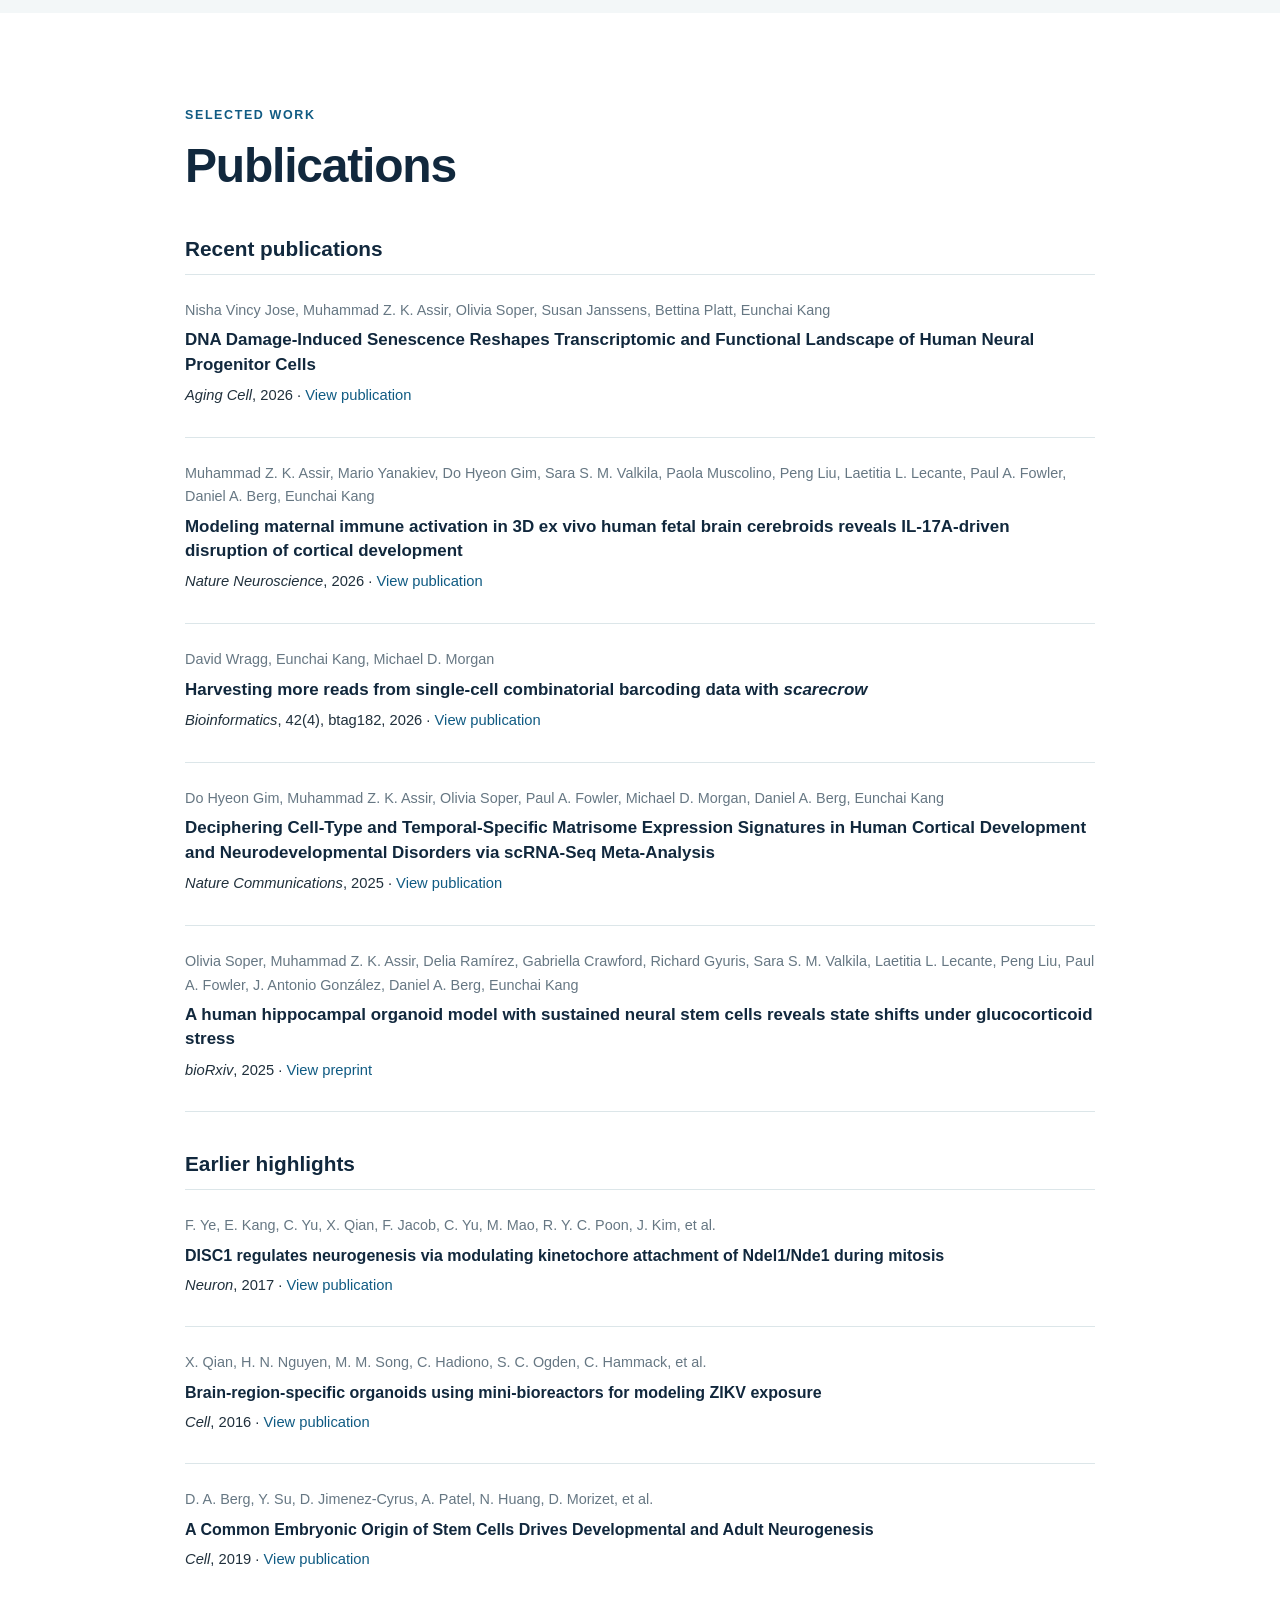
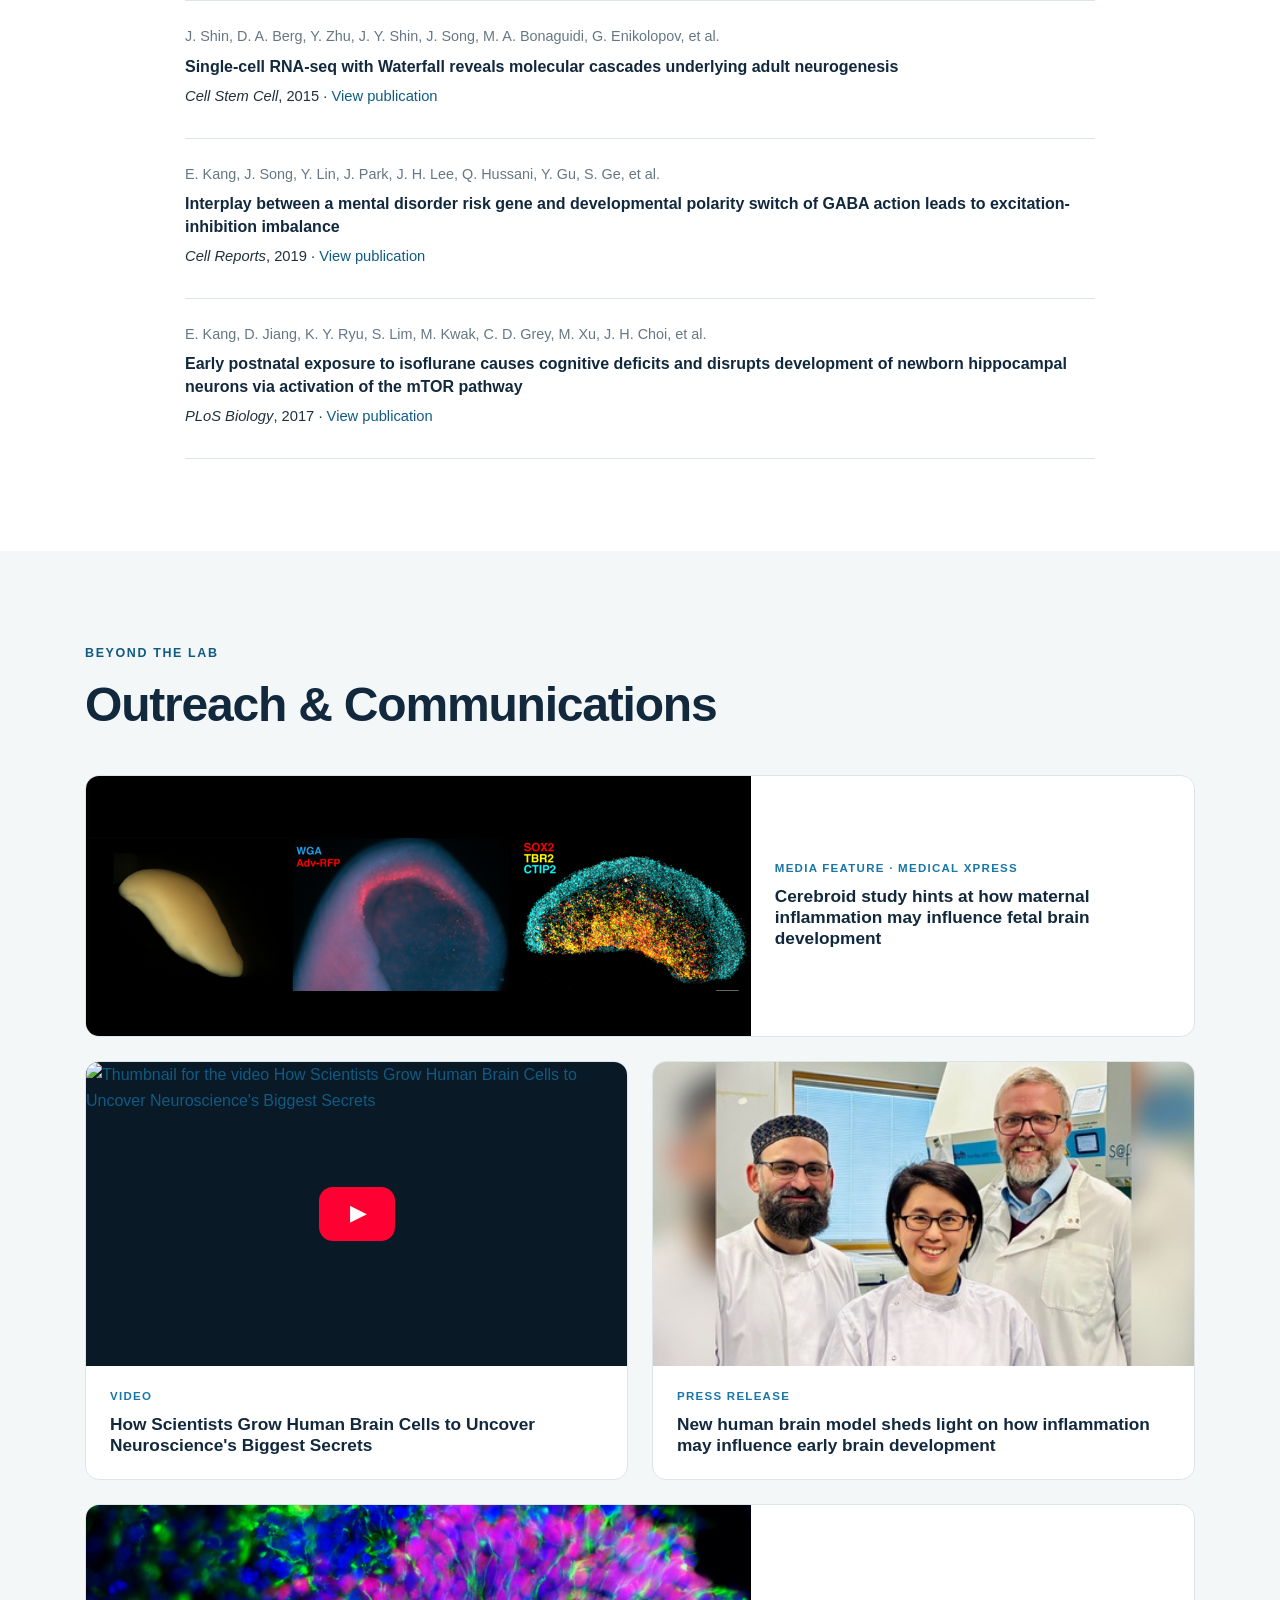
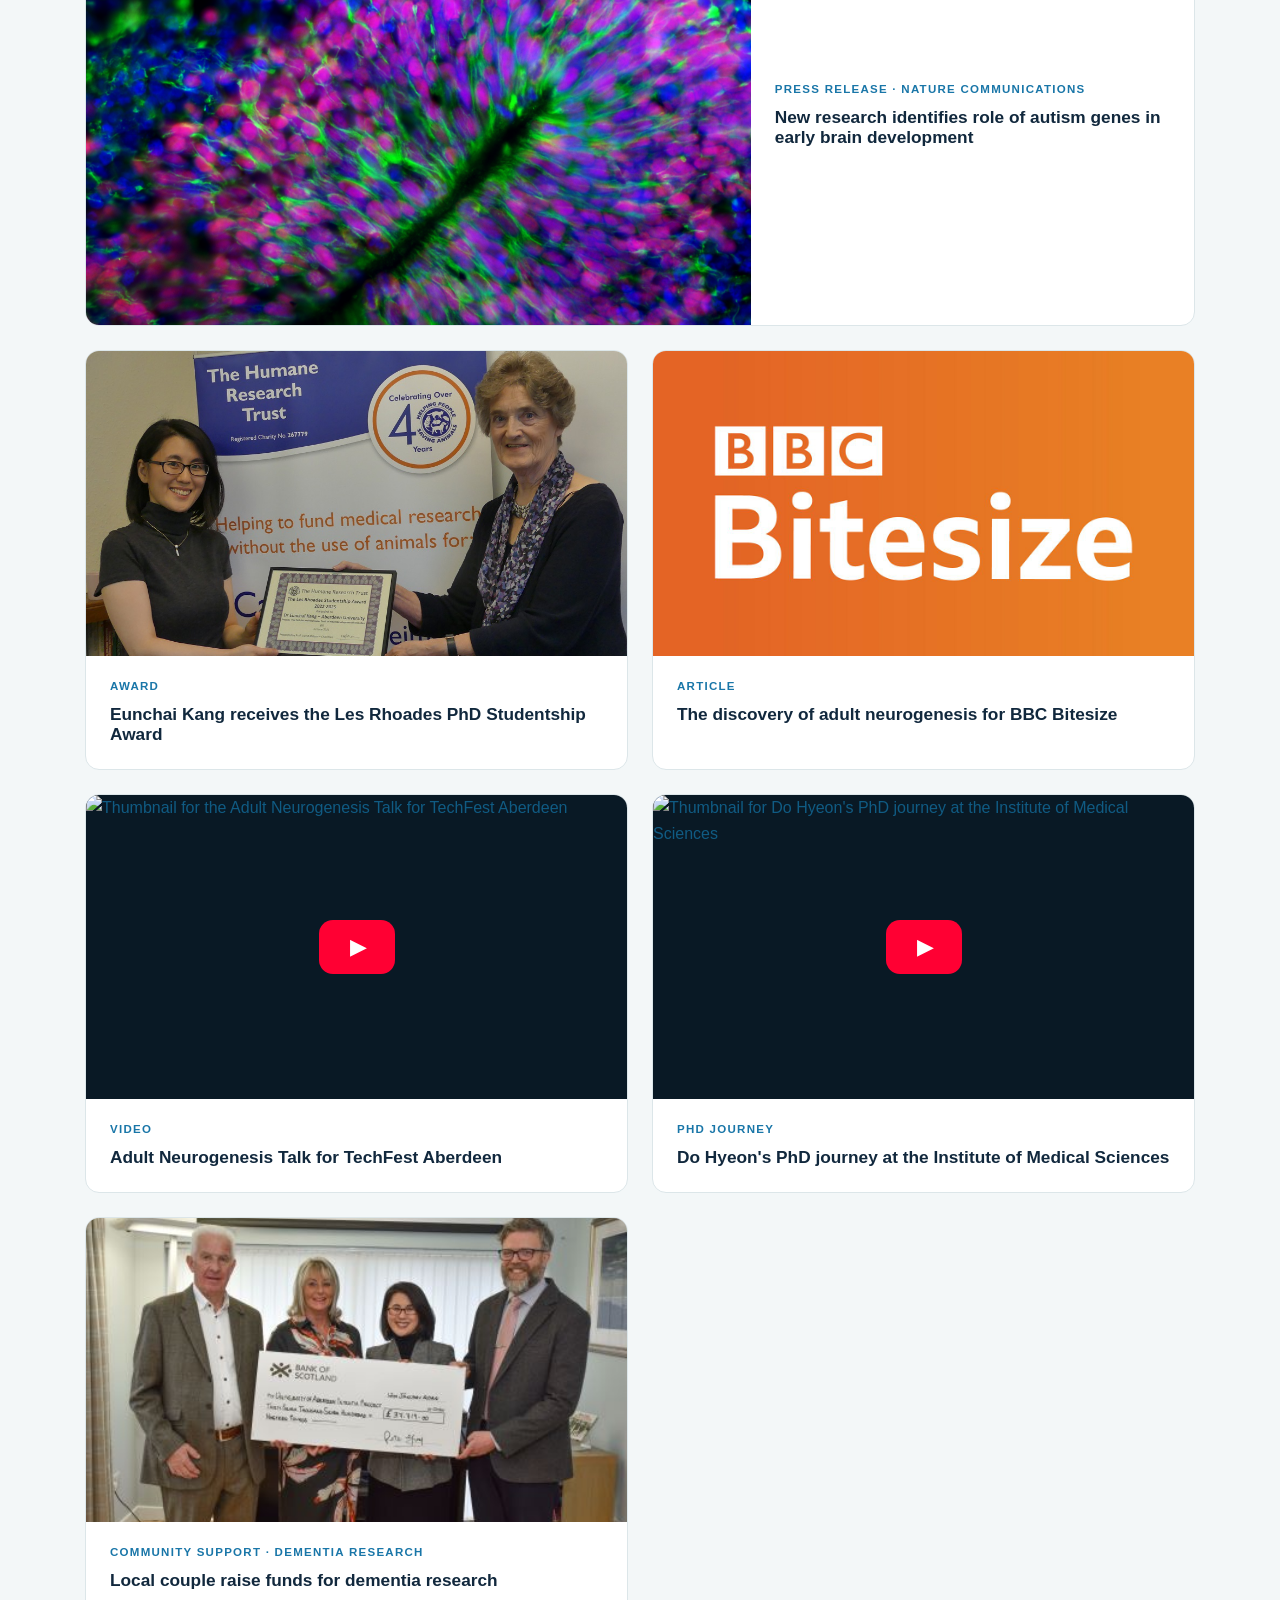
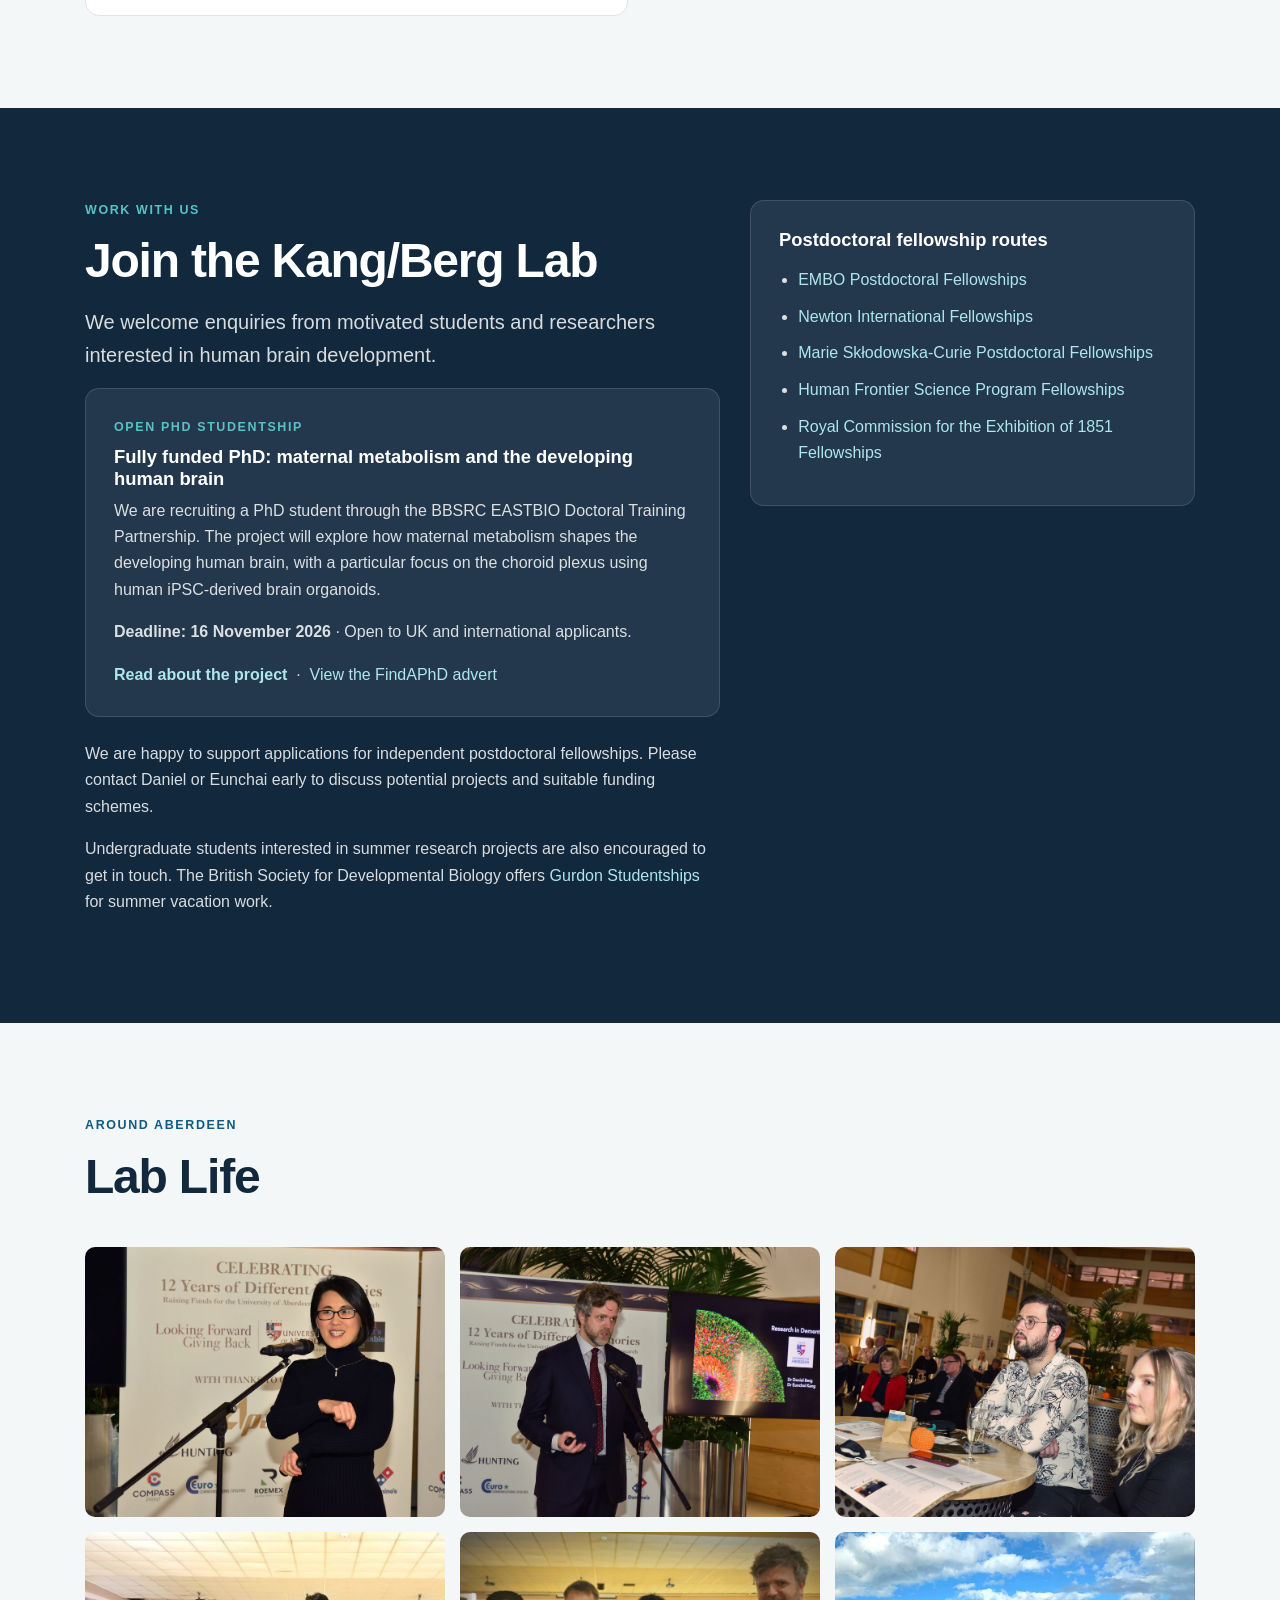
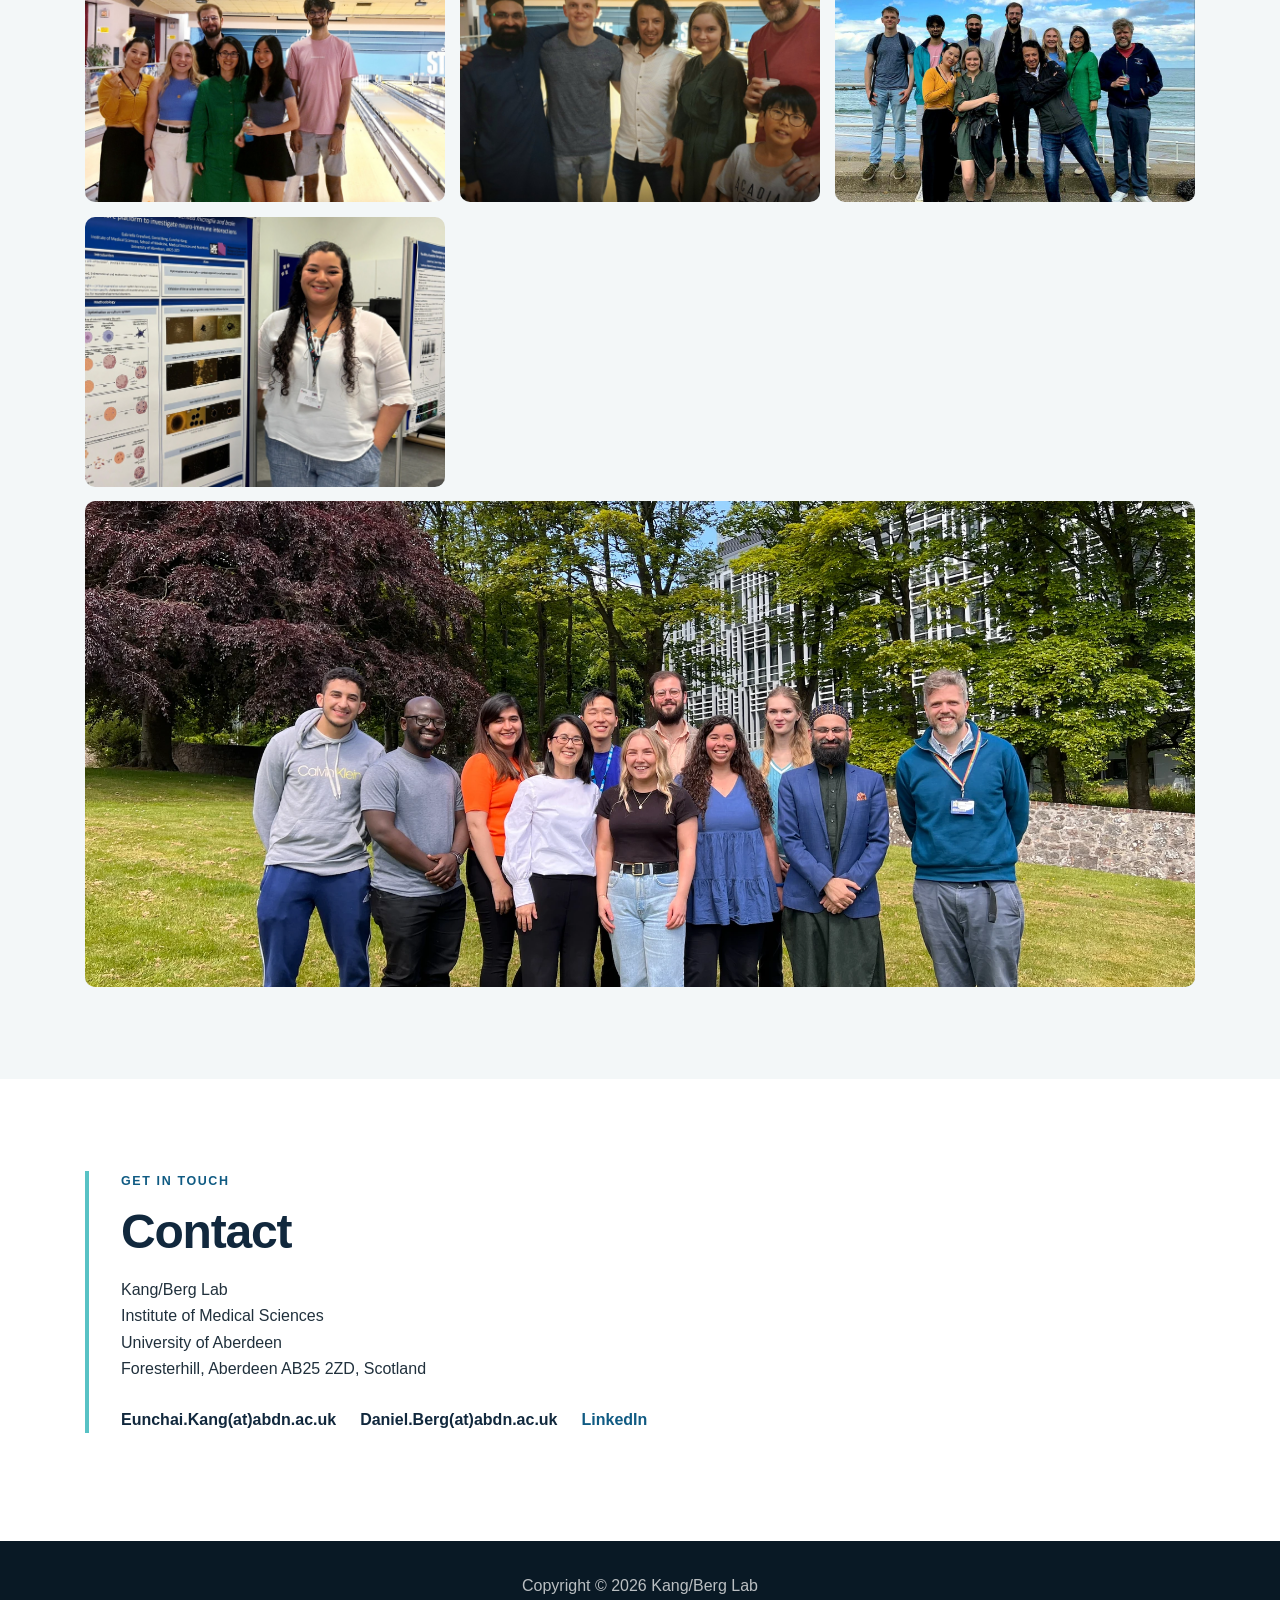
==== commit 9d2953d9: "Highlight new Aging Cell neural progenitor senescence study" ====
--- a/index.html
+++ b/index.html
@@ -511,6 +511,11 @@
       <h3 class="publication-heading">Recent publications</h3>
       <ol class="publication-list featured-publications">
         <li>
+          <p class="publication-authors">Nisha Vincy Jose, Muhammad Z. K. Assir, Olivia Soper, Susan Janssens, Bettina Platt, Eunchai Kang</p>
+          <p class="publication-title">DNA Damage-Induced Senescence Reshapes Transcriptomic and Functional Landscape of Human Neural Progenitor Cells</p>
+          <p class="publication-meta"><cite>Aging Cell</cite>, 2026 · <a href="https://doi.org/10.1111/acel.70838" target="_blank" rel="noopener noreferrer">View publication</a></p>
+        </li>
+        <li>
           <p class="publication-authors">Muhammad Z. K. Assir, Mario Yanakiev, Do Hyeon Gim, Sara S. M. Valkila, Paola Muscolino, Peng Liu, Laetitia L. Lecante, Paul A. Fowler, Daniel A. Berg, Eunchai Kang</p>
           <p class="publication-title">Modeling maternal immune activation in 3D ex vivo human fetal brain cerebroids reveals IL-17A-driven disruption of cortical development</p>
           <p class="publication-meta"><cite>Nature Neuroscience</cite>, 2026 · <a href="https://www.nature.com/articles/s41593-026-02400-2" target="_blank" rel="noopener noreferrer">View publication</a></p>
